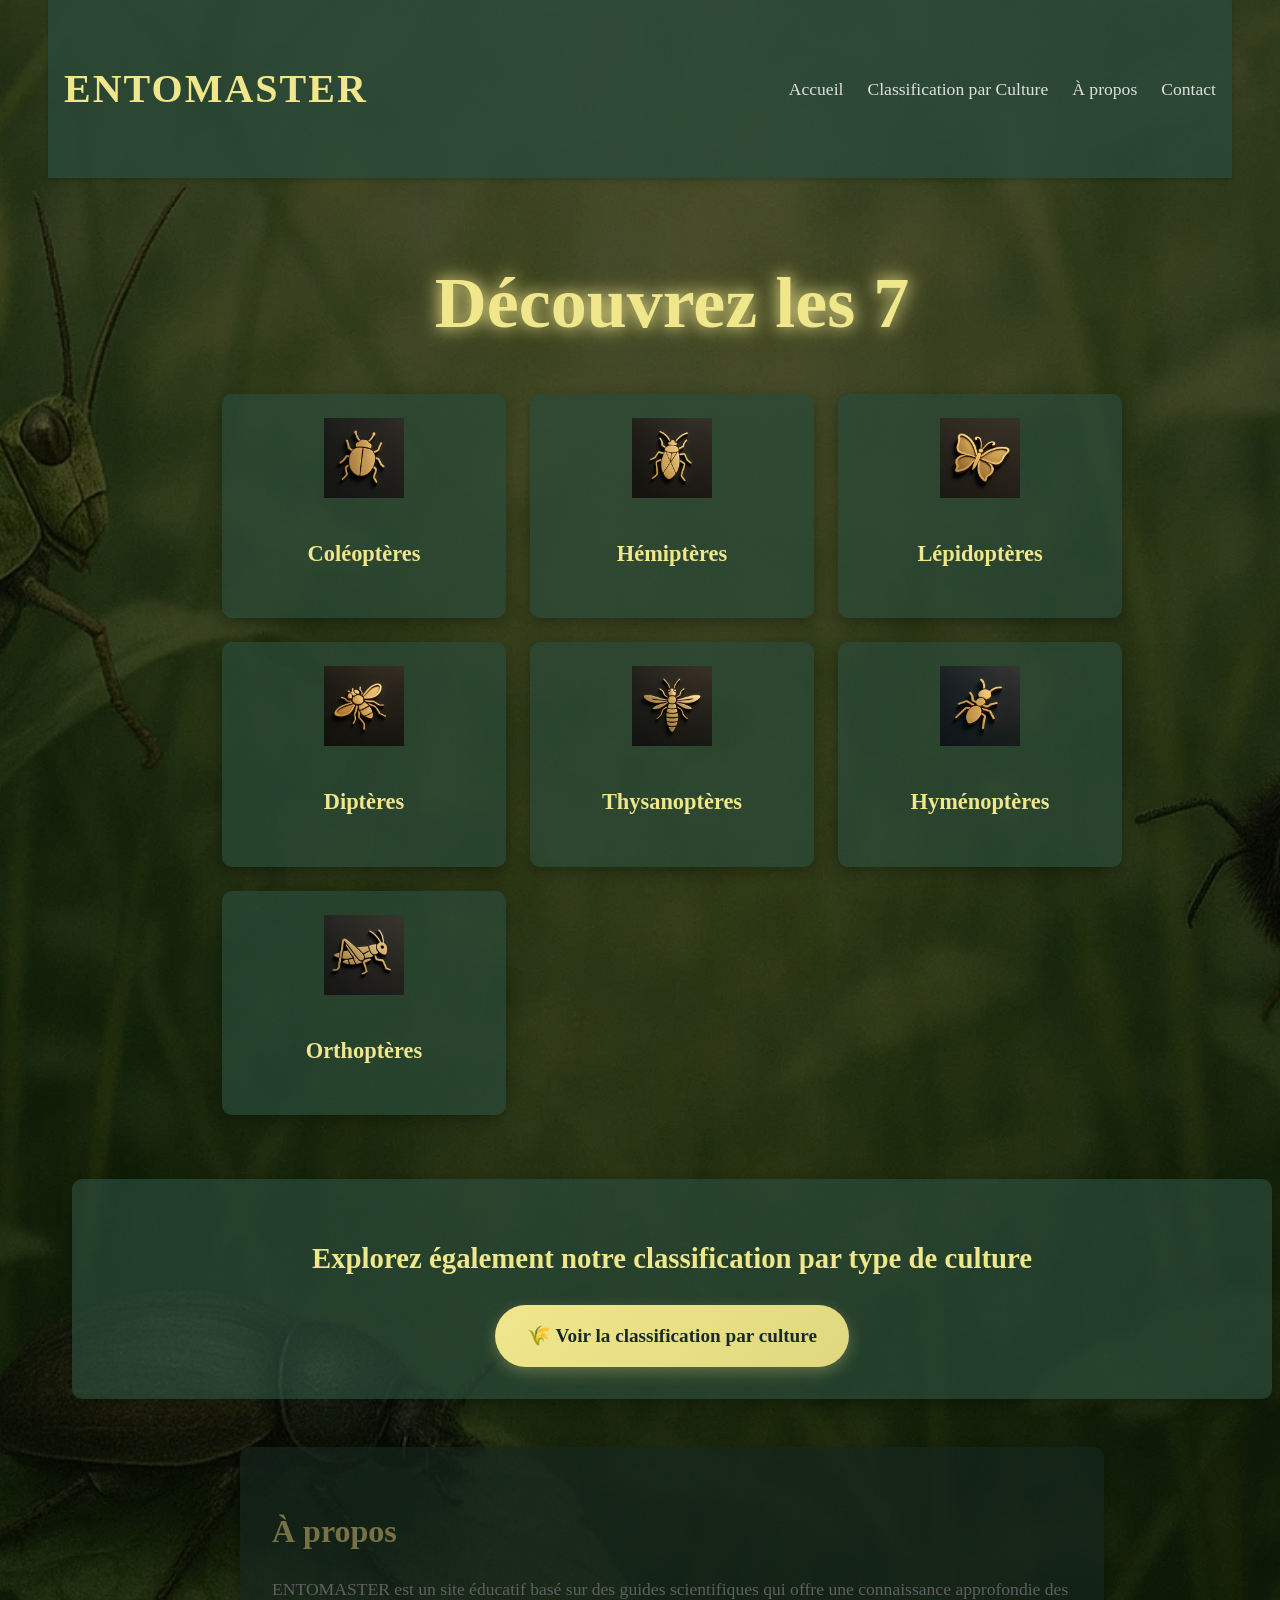
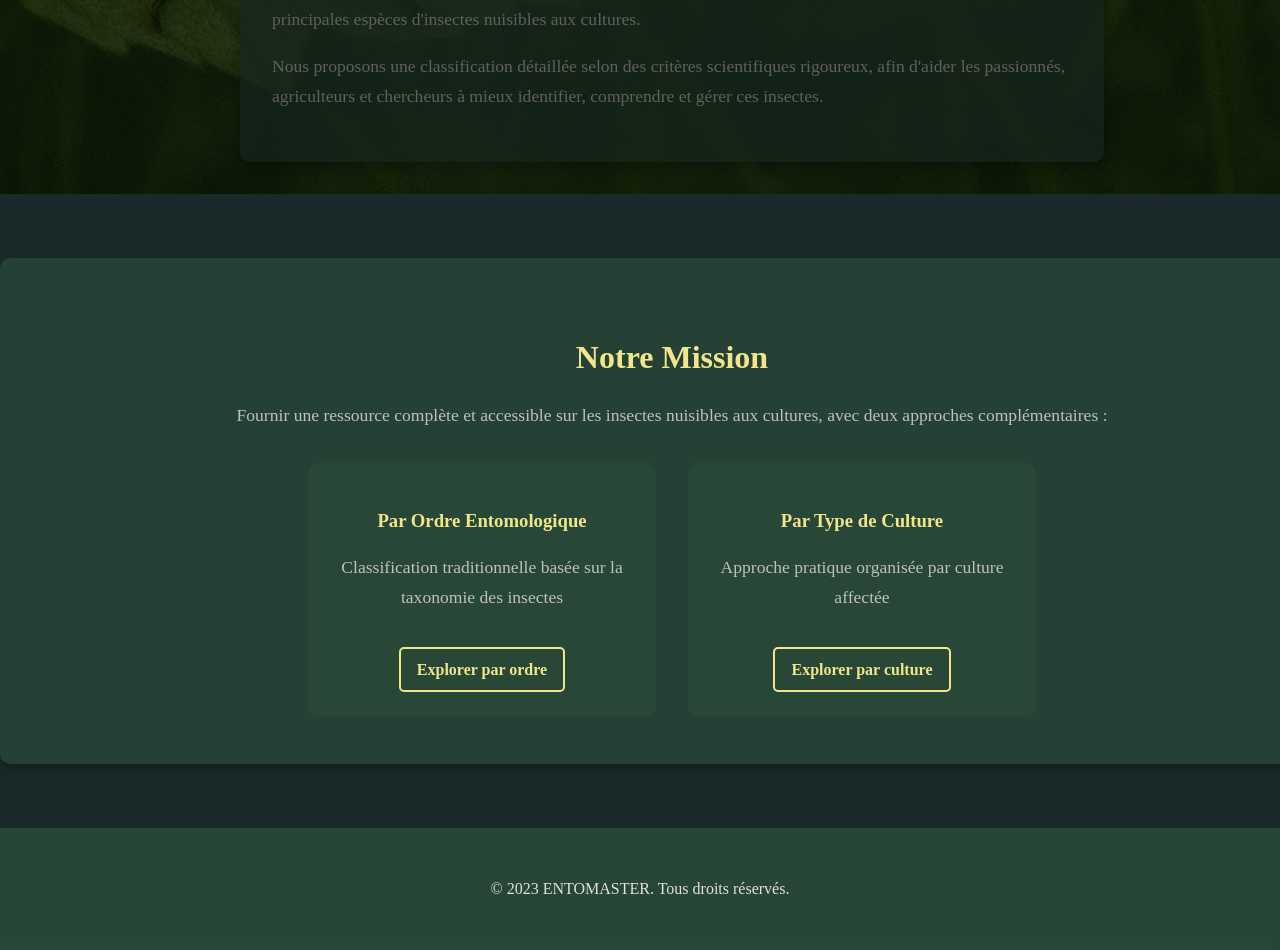
==== index.html @ f636eac2 "ENTO26" ====
<!DOCTYPE html>
<html lang="fr">
<head>
    <meta charset="UTF-8">
    <meta name="viewport" content="width=device-width, initial-scale=1.0">
    <title>ENTOMASTER - Guide des Insectes Nuisibles</title>
    <link rel="stylesheet" href="style.css">
</head>
<body>
    <header>
        <nav class="navbar">
            <div class="nav-brand">
                <h1>ENTOMASTER</h1>
            </div>
            <ul class="nav-menu">
                <li><a href="#home">Accueil</a></li>
                <li><a href="classification_par_culture.html">Classification par Culture</a></li>
                <li><a href="#about">À propos</a></li>
                <li><a href="#contact">Contact</a></li>
            </ul>
            <div class="hamburger">
                <span></span>
                <span></span>
                <span></span>
            </div>
        </nav>
    </header>

    <main>
        <section id="home" class="hero-section">
            <div class="hero-content">
                <h1 class="hero-title">Découvrez les 7 grands ordres d'insectes nuisibles</h1>
                
                <div class="orders-grid">
                    <div class="order-card" data-order="coleopteres">
                        <div class="order-icon"><img src="icons/coleopteres_gold.png" alt="Coléoptères"></div>
                        <h3>Coléoptères</h3>
                    </div>
                    
                    <div class="order-card" data-order="hemipteres">
                        <div class="order-icon"><img src="icons/hemipteres_gold.png" alt="Hémiptères"></div>
                        <h3>Hémiptères</h3>
                    </div>
                    
                    <div class="order-card" data-order="lepidopteres">
                        <div class="order-icon"><img src="icons/lepidopteres_gold.png" alt="Lépidoptères"></div>
                        <h3>Lépidoptères</h3>
                    </div>
                    
                    <div class="order-card" data-order="dipteres">
                        <div class="order-icon"><img src="icons/dipteres_gold.png" alt="Diptères"></div>
                        <h3>Diptères</h3>
                    </div>
                    
                    <div class="order-card" data-order="thysanopteres">
                        <div class="order-icon"><img src="icons/thysanopteres_gold.png" alt="Thysanoptères"></div>
                        <h3>Thysanoptères</h3>
                    </div>
                    
                    <div class="order-card" data-order="hymenopteres">
                        <div class="order-icon"><img src="icons/hymenopteres_gold.png" alt="Hyménoptères"></div>
                        <h3>Hyménoptères</h3>
                    </div>
                    
                    <div class="order-card" data-order="orthopteres">
                        <div class="order-icon"><img src="icons/orthopteres_gold.png" alt="Orthoptères"></div>
                        <h3>Orthoptères</h3>
                    </div>
                </div>

                <!-- Nouvelle section avec le lien vers la classification par culture -->
                <div class="classification-link">
                    <h2>Explorez également notre classification par type de culture</h2>
                    <a href="classification_par_culture.html" class="cta-button">
                        🌾 Voir la classification par culture
                    </a>
                </div>
            </div>
            
            <div class="about-section">
                <h2>À propos</h2>
                <p>ENTOMASTER est un site éducatif basé sur des guides scientifiques qui offre une connaissance approfondie des principales espèces d'insectes nuisibles aux cultures.</p>
                <p>Nous proposons une classification détaillée selon des critères scientifiques rigoureux, afin d'aider les passionnés, agriculteurs et chercheurs à mieux identifier, comprendre et gérer ces insectes.</p>
            </div>
        </section>

        <section id="about" class="about-section full-width">
            <h2>Notre Mission</h2>
            <p>Fournir une ressource complète et accessible sur les insectes nuisibles aux cultures, avec deux approches complémentaires :</p>
            <div class="approaches">
                <div class="approach">
                    <h3>Par Ordre Entomologique</h3>
                    <p>Classification traditionnelle basée sur la taxonomie des insectes</p>
                    <a href="#home" class="approach-link">Explorer par ordre</a>
                </div>
                <div class="approach">
                    <h3>Par Type de Culture</h3>
                    <p>Approche pratique organisée par culture affectée</p>
                    <a href="classification_par_culture.html" class="approach-link">Explorer par culture</a>
                </div>
            </div>
        </section>
    </main>

    <footer id="contact">
        <div class="footer-content">
            <p>&copy; 2023 ENTOMASTER. Tous droits réservés.</p>
        </div>
    </footer>

    <script src="script.js"></script>
</body>
</html>
---- style.css ----
/* General Styles */
html, body {
    height: 100%;
    width: 100%;
    margin: 0;
    padding: 0;
}

body {
    font-family: 'Georgia', serif;
    background-color: #1a2a2a;
    color: #e0e0e0;
    line-height: 1.6;
    overflow-x: hidden;
}

/* Header and Navigation */
.navbar {
    display: flex;
    justify-content: space-between;
    align-items: center;
    padding: 1.5rem 1rem;
    background-color: rgba(42, 74, 58, 0.8);
    position: fixed;
    max-width: 1200px;
    width: 90%;
    left: 50%;
    transform: translateX(-50%);
    margin: 0;
    z-index: 1000;
    box-shadow: 0 2px 5px rgba(0, 0, 0, 0.2);
}

.nav-brand h1 {
    font-size: 2.5rem;
    color: #f0e68c;
    font-weight: bold;
    letter-spacing: 2px;
}

.nav-menu {
    list-style: none;
    display: flex;
    justify-content: flex-start;
    gap: 1.5rem;
}

.nav-menu a {
    color: #e0e0e0;
    text-decoration: none;
    font-size: 1.1rem;
    font-weight: 500;
    transition: color 0.3s ease;
}

.nav-menu a:hover {
    color: #f0e68c;
}

.hamburger {
    display: none;
    flex-direction: column;
    cursor: pointer;
}

.hamburger span {
    width: 30px;
    height: 3px;
    background-color: #e0e0e0;
    margin: 5px 0;
    transition: 0.3s;
}

/* Hero Section */
.hero-section {
    min-height: 100vh;
    width: 100vw;
    display: flex;
    flex-direction: column;
    justify-content: center;
    align-items: center;
    padding: 200px 2rem 2rem;
    background: url("background.webp") no-repeat center center/cover;
    position: relative;
}

.hero-section::before {
    content: '';
    position: absolute;
    top: 0;
    left: 0;
    right: 0;
    bottom: 0;
    background-color: rgba(0, 0, 0, 0.5);
    z-index: 1;
}

.hero-content {
    text-align: center;
    z-index: 2;
    max-width: 1200px;
    width: 100%;
    padding: 0 20px;
}

.hero-title {
    font-size: 4.5rem;
    font-weight: 700;
    margin-bottom: 3rem;
    color: #f0e68c;
    text-shadow: 0 0 15px rgba(240, 230, 140, 0.8), 0 0 25px rgba(240, 230, 140, 0.6);
    line-height: 1.2;
}

/* Orders Grid */
.orders-grid {
    display: grid;
    grid-template-columns: repeat(3, 1fr);
    gap: 1.5rem;
    margin-bottom: 4rem;
    max-width: 900px;
    margin-left: auto;
    margin-right: auto;
}

.order-card {
    background-color: rgba(42, 74, 58, 0.7);
    border-radius: 10px;
    padding: 1.5rem;
    text-align: center;
    cursor: pointer;
    transition: transform 0.3s ease, box-shadow 0.3s ease;
    box-shadow: 0 5px 15px rgba(0, 0, 0, 0.3);
}

.order-card:hover {
    transform: translateY(-5px);
    box-shadow: 0 8px 20px rgba(0, 0, 0, 0.4);
}

.order-icon img {
    width: 80px;
    height: 80px;
    object-fit: contain;
    margin-bottom: 0.5rem;
}

.order-card h3 {
    font-size: 1.4rem;
    font-weight: 600;
    color: #f0e68c;
}

/* About Section */
.about-section {
    background-color: rgba(42, 74, 58, 0.7);
    border-radius: 10px;
    padding: 2rem;
    max-width: 800px;
    text-align: left;
    box-shadow: 0 5px 15px rgba(0, 0, 0, 0.3);
}

.about-section h2 {
    font-size: 2rem;
    margin-bottom: 1rem;
    color: #f0e68c;
}

.about-section p {
    font-size: 1.1rem;
    line-height: 1.7;
    color: #c0c0c0;
}

/* Nouveaux styles pour les liens de classification */
.classification-link {
    text-align: center;
    margin: 3rem 0;
    padding: 2rem;
    background-color: rgba(42, 74, 58, 0.7);
    border-radius: 10px;
    box-shadow: 0 5px 15px rgba(0, 0, 0, 0.3);
}

.classification-link h2 {
    font-size: 1.8rem;
    margin-bottom: 1.5rem;
    color: #f0e68c;
}

.cta-button {
    display: inline-block;
    background: linear-gradient(135deg, #f0e68c 0%, #e0d880 100%);
    color: #1a2a2a;
    text-decoration: none;
    padding: 1rem 2rem;
    border-radius: 50px;
    font-weight: 600;
    font-size: 1.2rem;
    transition: all 0.3s ease;
    box-shadow: 0 5px 15px rgba(240, 230, 140, 0.3);
}

.cta-button:hover {
    transform: translateY(-3px);
    box-shadow: 0 8px 20px rgba(240, 230, 140, 0.4);
}

.about-section.full-width {
    width: 100%;
    max-width: none;
    margin: 4rem 0;
    padding: 3rem 2rem;
    text-align: center;
}

.approaches {
    display: flex;
    justify-content: center;
    gap: 2rem;
    margin-top: 2rem;
    flex-wrap: wrap;
}

.approach {
    background-color: rgba(42, 74, 58, 0.7);
    border-radius: 10px;
    padding: 1.5rem;
    width: 300px;
    text-align: center;
}

.approach h3 {
    color: #f0e68c;
    margin-bottom: 1rem;
}

.approach-link {
    display: inline-block;
    margin-top: 1rem;
    color: #f0e68c;
    text-decoration: none;
    font-weight: 600;
    border: 2px solid #f0e68c;
    padding: 0.5rem 1rem;
    border-radius: 5px;
    transition: all 0.3s ease;
}

.approach-link:hover {
    background-color: #f0e68c;
    color: #1a2a2a;
}

footer {
    background-color: rgba(42, 74, 58, 0.9);
    padding: 2rem;
    text-align: center;
    margin-top: 3rem;
}

/* Styles pour la navigation mobile */
@media (max-width: 768px) {
    .navbar {
        padding: 1rem 1.5rem;
    }
    
    .nav-menu {
        display: none;
        flex-direction: column;
        width: 100%;
        background-color: rgba(42, 74, 58, 0.9);
        position: absolute;
        top: 70px;
        left: 0;
        padding: 1rem 0;
    }
    
    .nav-menu.active {
        display: flex;
    }
    
    .hamburger {
        display: flex;
    }
    
    .hero-title {
        font-size: 3rem;
    }
    
    .orders-grid {
        grid-template-columns: repeat(2, 1fr);
    }
    
    .about-section {
        margin: 0 1.5rem;
    }
    
    .approaches {
        flex-direction: column;
        align-items: center;
    }
    
    .approach {
        width: 100%;
        max-width: 300px;
    }
}

@media (max-width: 480px) {
    .hero-title {
        font-size: 2.5rem;
    }
    
    .orders-grid {
        grid-template-columns: 1fr;
    }
    
    .nav-brand h1 {
        font-size: 2rem;
    }
    
    .classification-link h2 {
        font-size: 1.5rem;
    }
    
    .cta-button {
        padding: 0.8rem 1.5rem;
        font-size: 1rem;
    }
}

/* Animation pour le hamburger menu */
.hamburger.active span:nth-child(1) {
    transform: rotate(45deg) translate(5px, 5px);
}

.hamburger.active span:nth-child(2) {
    opacity: 0;
}

.hamburger.active span:nth-child(3) {
    transform: rotate(-45deg) translate(7px, -6px);
}

/* Animation pour les cartes */
.order-card {
    opacity: 0;
    transform: translateY(20px);
    animation: fadeInUp 0.6s ease forwards;
}

.order-card:nth-child(1) { animation-delay: 0.1s; }
.order-card:nth-child(2) { animation-delay: 0.2s; }
.order-card:nth-child(3) { animation-delay: 0.3s; }
.order-card:nth-child(4) { animation-delay: 0.4s; }
.order-card:nth-child(5) { animation-delay: 0.5s; }
.order-card:nth-child(6) { animation-delay: 0.6s; }
.order-card:nth-child(7) { animation-delay: 0.7s; }

@keyframes fadeInUp {
    from {
        opacity: 0;
        transform: translateY(20px);
    }
    to {
        opacity: 1;
        transform: translateY(0);
    }
}

/* Animation pour le titre */
.hero-title {
    opacity: 0;
    animation: fadeIn 1s ease 0.5s forwards;
}

@keyframes fadeIn {
    from {
        opacity: 0;
    }
    to {
        opacity: 1;
    }
}

/* Animation pour la section classification */
.classification-link {
    opacity: 0;
    animation: fadeIn 1s ease 1s forwards;
}
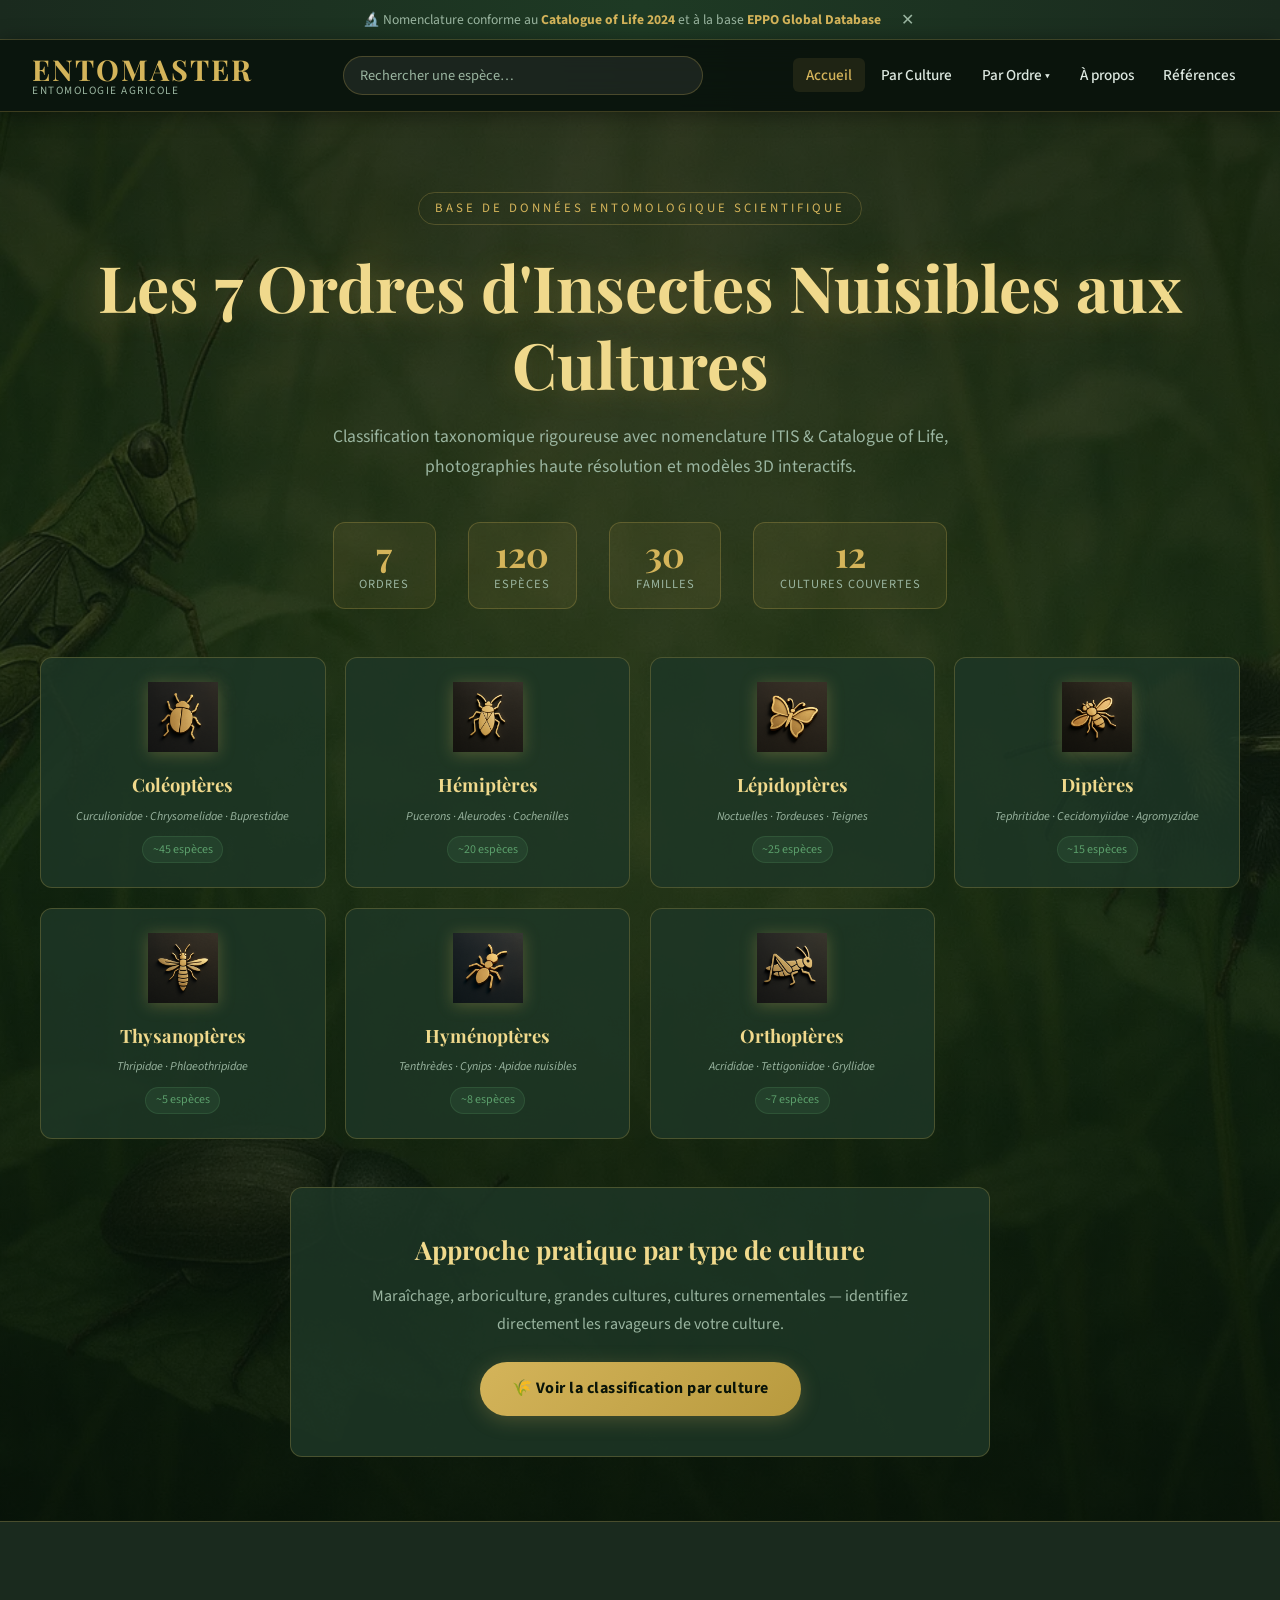
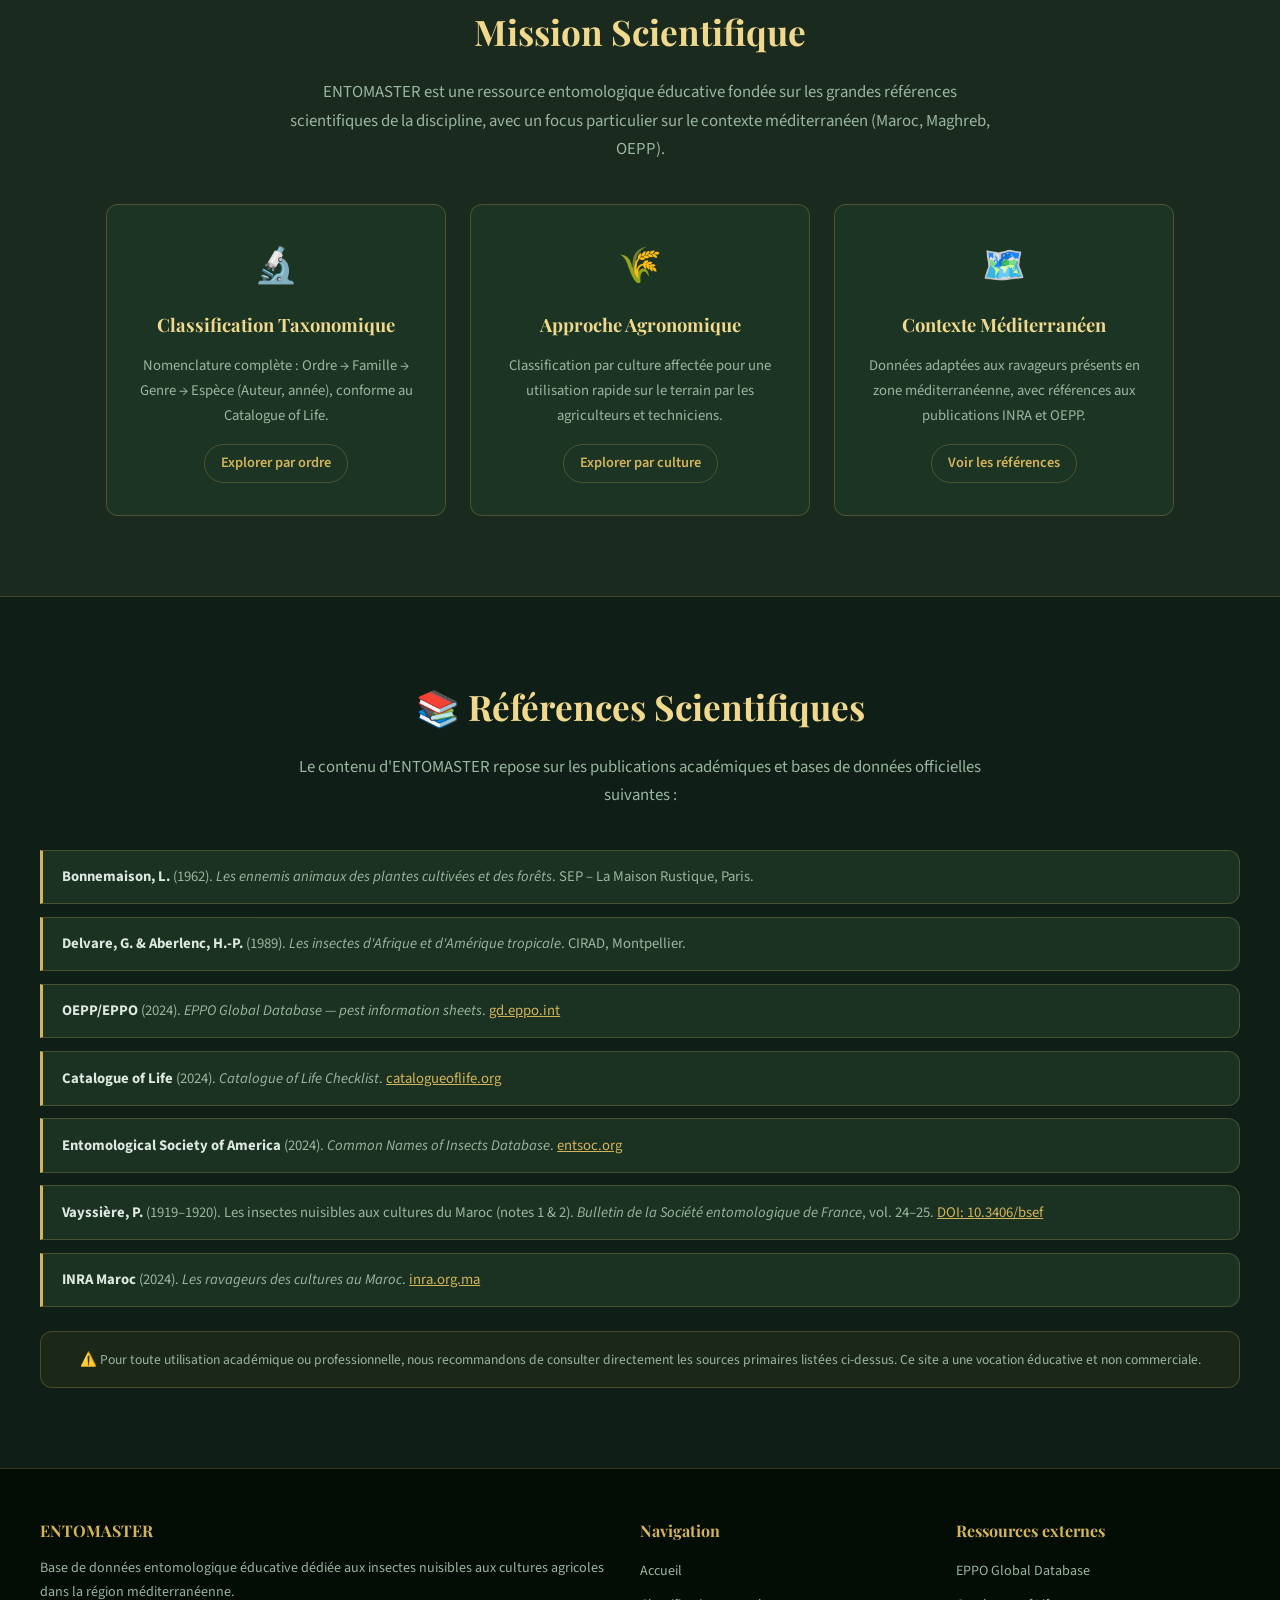
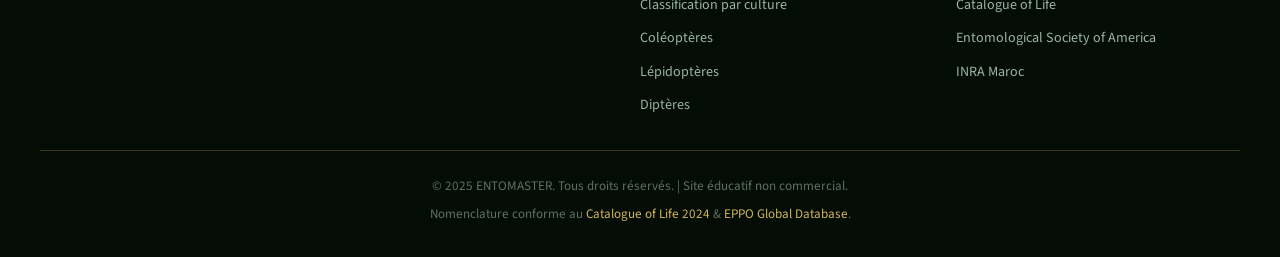
==== commit de857acc: "modifi" ====
--- a/index.html
+++ b/index.html
@@ -3,111 +3,312 @@
 <head>
     <meta charset="UTF-8">
     <meta name="viewport" content="width=device-width, initial-scale=1.0">
-    <title>ENTOMASTER - Guide des Insectes Nuisibles</title>
+
+    <!-- SEO amélioré -->
+    <title>ENTOMASTER – Référence Entomologique des Insectes Nuisibles aux Cultures</title>
+    <meta name="description" content="Base de données entomologique des insectes nuisibles aux cultures : coléoptères, lépidoptères, diptères, orthoptères, thysanoptères, hémiptères et hyménoptères. Classification scientifique avec photos HD et modèles 3D.">
+    <meta name="keywords" content="entomologie, insectes nuisibles, cultures, ravageurs, coléoptères, lépidoptères, diptères, classification entomologique, phytopathologie, Maroc, Maghreb, méditerranéen">
+    <meta name="author" content="ENTOMASTER">
+    <meta name="robots" content="index, follow">
+    <link rel="canonical" href="index.html">
+
+    <!-- Open Graph pour partage réseaux sociaux -->
+    <meta property="og:title" content="ENTOMASTER – Référence Entomologique Agricole">
+    <meta property="og:description" content="Base de données scientifique des insectes nuisibles aux cultures – Classification par ordre taxonomique et par culture.">
+    <meta property="og:type" content="website">
+    <meta property="og:locale" content="fr_FR">
+
+    <!-- Données structurées Schema.org -->
+    <script type="application/ld+json">
+    {
+      "@context": "https://schema.org",
+      "@type": "WebSite",
+      "name": "ENTOMASTER",
+      "description": "Référence entomologique des insectes nuisibles aux cultures agricoles",
+      "inLanguage": "fr",
+      "about": {
+        "@type": "Thing",
+        "name": "Entomologie agricole"
+      },
+      "educationalUse": "Référence scientifique"
+    }
+    </script>
+
     <link rel="stylesheet" href="style.css">
+    <link rel="preconnect" href="https://fonts.googleapis.com">
+    <link href="https://fonts.googleapis.com/css2?family=Playfair+Display:ital,wght@0,700;1,400&family=Source+Sans+3:wght@300;400;600&display=swap" rel="stylesheet">
 </head>
 <body>
+
+    <!-- Bandeau d'information scientifique -->
+    <div class="top-banner" id="topBanner">
+        <span>🔬 Nomenclature conforme au <strong>Catalogue of Life 2024</strong> et à la base <strong>EPPO Global Database</strong></span>
+        <button class="banner-close" aria-label="Fermer le bandeau" onclick="document.getElementById('topBanner').style.display='none'">✕</button>
+    </div>
+
     <header>
-        <nav class="navbar">
+        <nav class="navbar" role="navigation" aria-label="Navigation principale">
             <div class="nav-brand">
-                <h1>ENTOMASTER</h1>
-            </div>
-            <ul class="nav-menu">
-                <li><a href="#home">Accueil</a></li>
-                <li><a href="classification_par_culture.html">Classification par Culture</a></li>
-                <li><a href="#about">À propos</a></li>
-                <li><a href="#contact">Contact</a></li>
+                <a href="index.html" aria-label="ENTOMASTER – Accueil">
+                    <h1>ENTOMASTER</h1>
+                    <span class="nav-tagline">Entomologie Agricole</span>
+                </a>
+            </div>
+
+            <!-- Recherche globale -->
+            <div class="nav-search" role="search" aria-label="Recherche d'espèces">
+                <input type="search" id="globalSearch" placeholder="Rechercher une espèce…"
+                    autocomplete="off" aria-label="Rechercher une espèce ou une famille">
+                <div id="searchResults" class="search-dropdown" role="listbox" aria-live="polite" aria-label="Résultats de recherche"></div>
+            </div>
+
+            <ul class="nav-menu" id="navMenu" role="menubar">
+                <li role="none"><a href="index.html" role="menuitem" aria-current="page">Accueil</a></li>
+                <li role="none"><a href="classification_par_culture.html" role="menuitem">Par Culture</a></li>
+                <li class="nav-dropdown" role="none">
+                    <a href="#" role="menuitem" aria-haspopup="true" aria-expanded="false" id="orderMenuBtn">Par Ordre ▾</a>
+                    <ul class="dropdown-menu" role="menu" aria-labelledby="orderMenuBtn">
+                        <li><a href="coleopteres/index.html" role="menuitem">Coléoptères</a></li>
+                        <li><a href="lepidopteres/index.html" role="menuitem">Lépidoptères</a></li>
+                        <li><a href="dipteres/index.html" role="menuitem">Diptères</a></li>
+                        <li><a href="orthopteres/index.html" role="menuitem">Orthoptères</a></li>
+                        <li><a href="thysanopteres/index.html" role="menuitem">Thysanoptères</a></li>
+                        <li><a href="hemipteres/index.html" role="menuitem">Hémiptères</a></li>
+                        <li><a href="hymenopteres/index.html" role="menuitem">Hyménoptères</a></li>
+                    </ul>
+                </li>
+                <li role="none"><a href="#about" role="menuitem">À propos</a></li>
+                <li role="none"><a href="#references" role="menuitem">Références</a></li>
             </ul>
-            <div class="hamburger">
-                <span></span>
-                <span></span>
-                <span></span>
-            </div>
+
+            <button class="hamburger" id="hamburger" aria-label="Ouvrir le menu" aria-expanded="false" aria-controls="navMenu">
+                <span></span><span></span><span></span>
+            </button>
         </nav>
     </header>
 
-    <main>
-        <section id="home" class="hero-section">
+    <!-- Lien d'évitement pour l'accessibilité -->
+    <a href="#main-content" class="skip-link">Aller au contenu principal</a>
+
+    <main id="main-content">
+
+        <!-- Hero Section -->
+        <section id="home" class="hero-section" aria-labelledby="hero-title">
             <div class="hero-content">
-                <h1 class="hero-title">Découvrez les 7 grands ordres d'insectes nuisibles</h1>
-                
-                <div class="orders-grid">
-                    <div class="order-card" data-order="coleopteres">
-                        <div class="order-icon"><img src="icons/coleopteres_gold.png" alt="Coléoptères"></div>
+                <p class="hero-eyebrow">Base de données entomologique scientifique</p>
+                <h1 class="hero-title" id="hero-title">Les 7 Ordres d'Insectes Nuisibles aux Cultures</h1>
+                <p class="hero-description">
+                    Classification taxonomique rigoureuse avec nomenclature ITIS & Catalogue of Life,
+                    photographies haute résolution et modèles 3D interactifs.
+                </p>
+
+                <!-- Compteurs animés -->
+                <div class="stats-bar" role="list" aria-label="Chiffres clés du site">
+                    <div class="stat" role="listitem">
+                        <span class="stat-number" data-target="7">0</span>
+                        <span class="stat-label">Ordres</span>
+                    </div>
+                    <div class="stat" role="listitem">
+                        <span class="stat-number" data-target="120">0</span>
+                        <span class="stat-label">Espèces</span>
+                    </div>
+                    <div class="stat" role="listitem">
+                        <span class="stat-number" data-target="30">0</span>
+                        <span class="stat-label">Familles</span>
+                    </div>
+                    <div class="stat" role="listitem">
+                        <span class="stat-number" data-target="12">0</span>
+                        <span class="stat-label">Cultures couvertes</span>
+                    </div>
+                </div>
+
+                <!-- Grille des 7 ordres -->
+                <div class="orders-grid" role="list" aria-label="Les 7 ordres entomologiques">
+
+                    <article class="order-card" data-order="coleopteres" role="listitem"
+                        tabindex="0" aria-label="Explorer les Coléoptères">
+                        <div class="order-icon"><img src="icons/coleopteres_gold.png" alt="" aria-hidden="true"></div>
                         <h3>Coléoptères</h3>
-                    </div>
-                    
-                    <div class="order-card" data-order="hemipteres">
-                        <div class="order-icon"><img src="icons/hemipteres_gold.png" alt="Hémiptères"></div>
+                        <p class="order-meta">Curculionidae · Chrysomelidae · Buprestidae</p>
+                        <span class="order-count">~45 espèces</span>
+                    </article>
+
+                    <article class="order-card" data-order="hemipteres" role="listitem"
+                        tabindex="0" aria-label="Explorer les Hémiptères">
+                        <div class="order-icon"><img src="icons/hemipteres_gold.png" alt="" aria-hidden="true"></div>
                         <h3>Hémiptères</h3>
-                    </div>
-                    
-                    <div class="order-card" data-order="lepidopteres">
-                        <div class="order-icon"><img src="icons/lepidopteres_gold.png" alt="Lépidoptères"></div>
+                        <p class="order-meta">Pucerons · Aleurodes · Cochenilles</p>
+                        <span class="order-count">~20 espèces</span>
+                    </article>
+
+                    <article class="order-card" data-order="lepidopteres" role="listitem"
+                        tabindex="0" aria-label="Explorer les Lépidoptères">
+                        <div class="order-icon"><img src="icons/lepidopteres_gold.png" alt="" aria-hidden="true"></div>
                         <h3>Lépidoptères</h3>
-                    </div>
-                    
-                    <div class="order-card" data-order="dipteres">
-                        <div class="order-icon"><img src="icons/dipteres_gold.png" alt="Diptères"></div>
+                        <p class="order-meta">Noctuelles · Tordeuses · Teignes</p>
+                        <span class="order-count">~25 espèces</span>
+                    </article>
+
+                    <article class="order-card" data-order="dipteres" role="listitem"
+                        tabindex="0" aria-label="Explorer les Diptères">
+                        <div class="order-icon"><img src="icons/dipteres_gold.png" alt="" aria-hidden="true"></div>
                         <h3>Diptères</h3>
-                    </div>
-                    
-                    <div class="order-card" data-order="thysanopteres">
-                        <div class="order-icon"><img src="icons/thysanopteres_gold.png" alt="Thysanoptères"></div>
+                        <p class="order-meta">Tephritidae · Cecidomyiidae · Agromyzidae</p>
+                        <span class="order-count">~15 espèces</span>
+                    </article>
+
+                    <article class="order-card" data-order="thysanopteres" role="listitem"
+                        tabindex="0" aria-label="Explorer les Thysanoptères">
+                        <div class="order-icon"><img src="icons/thysanopteres_gold.png" alt="" aria-hidden="true"></div>
                         <h3>Thysanoptères</h3>
-                    </div>
-                    
-                    <div class="order-card" data-order="hymenopteres">
-                        <div class="order-icon"><img src="icons/hymenopteres_gold.png" alt="Hyménoptères"></div>
+                        <p class="order-meta">Thripidae · Phlaeothripidae</p>
+                        <span class="order-count">~5 espèces</span>
+                    </article>
+
+                    <article class="order-card" data-order="hymenopteres" role="listitem"
+                        tabindex="0" aria-label="Explorer les Hyménoptères">
+                        <div class="order-icon"><img src="icons/hymenopteres_gold.png" alt="" aria-hidden="true"></div>
                         <h3>Hyménoptères</h3>
-                    </div>
-                    
-                    <div class="order-card" data-order="orthopteres">
-                        <div class="order-icon"><img src="icons/orthopteres_gold.png" alt="Orthoptères"></div>
+                        <p class="order-meta">Tenthrèdes · Cynips · Apidae nuisibles</p>
+                        <span class="order-count">~8 espèces</span>
+                    </article>
+
+                    <article class="order-card" data-order="orthopteres" role="listitem"
+                        tabindex="0" aria-label="Explorer les Orthoptères">
+                        <div class="order-icon"><img src="icons/orthopteres_gold.png" alt="" aria-hidden="true"></div>
                         <h3>Orthoptères</h3>
-                    </div>
-                </div>
-
-                <!-- Nouvelle section avec le lien vers la classification par culture -->
+                        <p class="order-meta">Acrididae · Tettigoniidae · Gryllidae</p>
+                        <span class="order-count">~7 espèces</span>
+                    </article>
+                </div>
+
+                <!-- CTA Classification par culture -->
                 <div class="classification-link">
-                    <h2>Explorez également notre classification par type de culture</h2>
+                    <h2>Approche pratique par type de culture</h2>
+                    <p>Maraîchage, arboriculture, grandes cultures, cultures ornementales — identifiez directement les ravageurs de votre culture.</p>
                     <a href="classification_par_culture.html" class="cta-button">
                         🌾 Voir la classification par culture
                     </a>
                 </div>
             </div>
-            
-            <div class="about-section">
-                <h2>À propos</h2>
-                <p>ENTOMASTER est un site éducatif basé sur des guides scientifiques qui offre une connaissance approfondie des principales espèces d'insectes nuisibles aux cultures.</p>
-                <p>Nous proposons une classification détaillée selon des critères scientifiques rigoureux, afin d'aider les passionnés, agriculteurs et chercheurs à mieux identifier, comprendre et gérer ces insectes.</p>
-            </div>
         </section>
 
-        <section id="about" class="about-section full-width">
-            <h2>Notre Mission</h2>
-            <p>Fournir une ressource complète et accessible sur les insectes nuisibles aux cultures, avec deux approches complémentaires :</p>
-            <div class="approaches">
-                <div class="approach">
-                    <h3>Par Ordre Entomologique</h3>
-                    <p>Classification traditionnelle basée sur la taxonomie des insectes</p>
-                    <a href="#home" class="approach-link">Explorer par ordre</a>
-                </div>
-                <div class="approach">
-                    <h3>Par Type de Culture</h3>
-                    <p>Approche pratique organisée par culture affectée</p>
-                    <a href="classification_par_culture.html" class="approach-link">Explorer par culture</a>
+        <!-- Section À propos -->
+        <section id="about" class="about-section full-width" aria-labelledby="about-title">
+            <div class="section-inner">
+                <h2 id="about-title">Mission Scientifique</h2>
+                <p class="section-lead">
+                    ENTOMASTER est une ressource entomologique éducative fondée sur les grandes références scientifiques de la discipline,
+                    avec un focus particulier sur le contexte méditerranéen (Maroc, Maghreb, OEPP).
+                </p>
+                <div class="approaches">
+                    <div class="approach">
+                        <div class="approach-icon" aria-hidden="true">🔬</div>
+                        <h3>Classification Taxonomique</h3>
+                        <p>Nomenclature complète : Ordre → Famille → Genre → Espèce (Auteur, année), conforme au Catalogue of Life.</p>
+                        <a href="#home" class="approach-link">Explorer par ordre</a>
+                    </div>
+                    <div class="approach">
+                        <div class="approach-icon" aria-hidden="true">🌾</div>
+                        <h3>Approche Agronomique</h3>
+                        <p>Classification par culture affectée pour une utilisation rapide sur le terrain par les agriculteurs et techniciens.</p>
+                        <a href="classification_par_culture.html" class="approach-link">Explorer par culture</a>
+                    </div>
+                    <div class="approach">
+                        <div class="approach-icon" aria-hidden="true">🗺️</div>
+                        <h3>Contexte Méditerranéen</h3>
+                        <p>Données adaptées aux ravageurs présents en zone méditerranéenne, avec références aux publications INRA et OEPP.</p>
+                        <a href="#references" class="approach-link">Voir les références</a>
+                    </div>
                 </div>
             </div>
         </section>
+
+        <!-- Section Références scientifiques — NOUVEAU -->
+        <section id="references" class="references-section" aria-labelledby="ref-title">
+            <div class="section-inner">
+                <h2 id="ref-title">📚 Références Scientifiques</h2>
+                <p class="section-lead">Le contenu d'ENTOMASTER repose sur les publications académiques et bases de données officielles suivantes :</p>
+
+                <ul class="references-list">
+                    <li>
+                        <strong>Bonnemaison, L.</strong> (1962). <em>Les ennemis animaux des plantes cultivées et des forêts</em>.
+                        SEP – La Maison Rustique, Paris.
+                    </li>
+                    <li>
+                        <strong>Delvare, G. & Aberlenc, H.-P.</strong> (1989). <em>Les insectes d'Afrique et d'Amérique tropicale</em>.
+                        CIRAD, Montpellier.
+                    </li>
+                    <li>
+                        <strong>OEPP/EPPO</strong> (2024). <em>EPPO Global Database — pest information sheets</em>.
+                        <a href="https://gd.eppo.int" target="_blank" rel="noopener noreferrer">gd.eppo.int</a>
+                    </li>
+                    <li>
+                        <strong>Catalogue of Life</strong> (2024). <em>Catalogue of Life Checklist</em>.
+                        <a href="https://www.catalogueoflife.org" target="_blank" rel="noopener noreferrer">catalogueoflife.org</a>
+                    </li>
+                    <li>
+                        <strong>Entomological Society of America</strong> (2024). <em>Common Names of Insects Database</em>.
+                        <a href="https://www.entsoc.org/publications/common-names" target="_blank" rel="noopener noreferrer">entsoc.org</a>
+                    </li>
+                    <li>
+                        <strong>Vayssière, P.</strong> (1919–1920). Les insectes nuisibles aux cultures du Maroc (notes 1 & 2).
+                        <em>Bulletin de la Société entomologique de France</em>, vol. 24–25.
+                        <a href="https://doi.org/10.3406/bsef.1919.26513" target="_blank" rel="noopener noreferrer">DOI: 10.3406/bsef</a>
+                    </li>
+                    <li>
+                        <strong>INRA Maroc</strong> (2024). <em>Les ravageurs des cultures au Maroc</em>.
+                        <a href="https://www.inra.org.ma" target="_blank" rel="noopener noreferrer">inra.org.ma</a>
+                    </li>
+                </ul>
+
+                <p class="ref-note">
+                    ⚠️ Pour toute utilisation académique ou professionnelle, nous recommandons de consulter
+                    directement les sources primaires listées ci-dessus. Ce site a une vocation éducative et non commerciale.
+                </p>
+            </div>
+        </section>
+
     </main>
 
-    <footer id="contact">
+    <!-- Footer enrichi -->
+    <footer id="contact" role="contentinfo">
         <div class="footer-content">
-            <p>&copy; 2023 ENTOMASTER. Tous droits réservés.</p>
+            <div class="footer-cols">
+                <div class="footer-col">
+                    <h4>ENTOMASTER</h4>
+                    <p>Base de données entomologique éducative dédiée aux insectes nuisibles aux cultures agricoles dans la région méditerranéenne.</p>
+                </div>
+                <div class="footer-col">
+                    <h4>Navigation</h4>
+                    <ul>
+                        <li><a href="index.html">Accueil</a></li>
+                        <li><a href="classification_par_culture.html">Classification par culture</a></li>
+                        <li><a href="coleopteres/index.html">Coléoptères</a></li>
+                        <li><a href="lepidopteres/index.html">Lépidoptères</a></li>
+                        <li><a href="dipteres/index.html">Diptères</a></li>
+                    </ul>
+                </div>
+                <div class="footer-col">
+                    <h4>Ressources externes</h4>
+                    <ul>
+                        <li><a href="https://gd.eppo.int" target="_blank" rel="noopener noreferrer">EPPO Global Database</a></li>
+                        <li><a href="https://www.catalogueoflife.org" target="_blank" rel="noopener noreferrer">Catalogue of Life</a></li>
+                        <li><a href="https://www.entsoc.org" target="_blank" rel="noopener noreferrer">Entomological Society of America</a></li>
+                        <li><a href="https://www.inra.org.ma" target="_blank" rel="noopener noreferrer">INRA Maroc</a></li>
+                    </ul>
+                </div>
+            </div>
+            <div class="footer-bottom">
+                <p>&copy; 2025 ENTOMASTER. Tous droits réservés. | Site éducatif non commercial.</p>
+                <p>Nomenclature conforme au <a href="https://www.catalogueoflife.org" target="_blank" rel="noopener noreferrer">Catalogue of Life 2024</a> &amp; <a href="https://gd.eppo.int" target="_blank" rel="noopener noreferrer">EPPO Global Database</a>.</p>
+            </div>
         </div>
     </footer>
 
+    <!-- Bouton retour en haut -->
+    <button id="backToTop" aria-label="Revenir en haut de page" title="Haut de page">▲</button>
+
     <script src="script.js"></script>
 </body>
-</html>+</html>
--- a/style.css
+++ b/style.css
@@ -1,392 +1,665 @@
-/* General Styles */
-html, body {
-    height: 100%;
+/* ============================================================
+   ENTOMASTER – Feuille de style principale (version améliorée)
+   Design : élégant scientifique / nature sombre + or
+   ============================================================ */
+
+/* ---------- Variables CSS ---------- */
+:root {
+    --color-bg: #0f1e16;
+    --color-bg-2: #1a2a1e;
+    --color-surface: rgba(30, 55, 38, 0.85);
+    --color-surface-light: rgba(42, 74, 48, 0.9);
+    --color-gold: #d4b45a;
+    --color-gold-light: #f0d98c;
+    --color-text: #dde8e0;
+    --color-text-muted: #9ab5a0;
+    --color-accent: #5b9e6b;
+    --color-border: rgba(212, 180, 90, 0.25);
+    --font-display: 'Playfair Display', Georgia, serif;
+    --font-body: 'Source Sans 3', 'Segoe UI', sans-serif;
+    --radius: 12px;
+    --shadow: 0 8px 32px rgba(0, 0, 0, 0.4);
+    --shadow-gold: 0 0 20px rgba(212, 180, 90, 0.15);
+    --transition: 0.3s cubic-bezier(0.4, 0, 0.2, 1);
+    --max-width: 1200px;
+    --navbar-h: 72px;
+}
+
+/* ---------- Reset ---------- */
+*, *::before, *::after { box-sizing: border-box; margin: 0; padding: 0; }
+
+html { scroll-behavior: smooth; font-size: 16px; }
+
+body {
+    font-family: var(--font-body);
+    background-color: var(--color-bg);
+    background-image:
+        radial-gradient(ellipse at 10% 20%, rgba(42, 95, 55, 0.3) 0%, transparent 60%),
+        radial-gradient(ellipse at 90% 80%, rgba(15, 40, 20, 0.5) 0%, transparent 60%);
+    color: var(--color-text);
+    line-height: 1.7;
+    overflow-x: hidden;
+    min-height: 100vh;
+}
+
+/* ---------- Accessibilité ---------- */
+.skip-link {
+    position: absolute;
+    top: -100px;
+    left: 1rem;
+    background: var(--color-gold);
+    color: #000;
+    padding: 0.5rem 1rem;
+    border-radius: 0 0 8px 8px;
+    font-weight: 600;
+    z-index: 9999;
+    transition: top 0.2s;
+}
+.skip-link:focus { top: 0; }
+.sr-only {
+    position: absolute; width: 1px; height: 1px;
+    overflow: hidden; clip: rect(0,0,0,0); white-space: nowrap;
+}
+
+/* Focus visible global */
+:focus-visible {
+    outline: 2px solid var(--color-gold);
+    outline-offset: 3px;
+    border-radius: 4px;
+}
+
+/* ---------- Bandeau info ---------- */
+.top-banner {
+    background: linear-gradient(90deg, var(--color-bg-2), #1e3a24, var(--color-bg-2));
+    border-bottom: 1px solid var(--color-border);
+    padding: 0.5rem 2rem;
+    text-align: center;
+    font-size: 0.85rem;
+    color: var(--color-text-muted);
+    display: flex;
+    justify-content: center;
+    align-items: center;
+    gap: 1rem;
+}
+.top-banner strong { color: var(--color-gold); }
+.banner-close {
+    background: none;
+    border: none;
+    color: var(--color-text-muted);
+    cursor: pointer;
+    font-size: 1rem;
+    padding: 0 0.25rem;
+    line-height: 1;
+}
+.banner-close:hover { color: var(--color-text); }
+
+/* ---------- Navbar ---------- */
+.navbar {
+    display: flex;
+    align-items: center;
+    gap: 1.5rem;
+    padding: 0 2rem;
+    height: var(--navbar-h);
+    background: rgba(10, 20, 12, 0.92);
+    backdrop-filter: blur(16px);
+    -webkit-backdrop-filter: blur(16px);
+    border-bottom: 1px solid var(--color-border);
+    position: sticky;
+    top: 0;
+    z-index: 1000;
+    box-shadow: 0 2px 20px rgba(0,0,0,0.4);
+}
+
+.nav-brand a {
+    text-decoration: none;
+    display: flex;
+    flex-direction: column;
+    line-height: 1.1;
+}
+.nav-brand h1 {
+    font-family: var(--font-display);
+    font-size: 1.8rem;
+    color: var(--color-gold);
+    letter-spacing: 2px;
+    font-weight: 700;
+}
+.nav-tagline {
+    font-size: 0.7rem;
+    color: var(--color-text-muted);
+    letter-spacing: 1.5px;
+    text-transform: uppercase;
+}
+
+/* Recherche dans la navbar */
+.nav-search {
+    position: relative;
+    flex: 1;
+    max-width: 360px;
+    margin: 0 auto;
+}
+.nav-search input {
     width: 100%;
-    margin: 0;
-    padding: 0;
-}
-
-body {
-    font-family: 'Georgia', serif;
-    background-color: #1a2a2a;
-    color: #e0e0e0;
-    line-height: 1.6;
-    overflow-x: hidden;
-}
-
-/* Header and Navigation */
-.navbar {
-    display: flex;
-    justify-content: space-between;
-    align-items: center;
-    padding: 1.5rem 1rem;
-    background-color: rgba(42, 74, 58, 0.8);
-    position: fixed;
-    max-width: 1200px;
-    width: 90%;
-    left: 50%;
-    transform: translateX(-50%);
-    margin: 0;
-    z-index: 1000;
-    box-shadow: 0 2px 5px rgba(0, 0, 0, 0.2);
-}
-
-.nav-brand h1 {
-    font-size: 2.5rem;
-    color: #f0e68c;
-    font-weight: bold;
-    letter-spacing: 2px;
-}
-
+    padding: 0.5rem 1rem;
+    background: rgba(255,255,255,0.07);
+    border: 1px solid var(--color-border);
+    border-radius: 50px;
+    color: var(--color-text);
+    font-family: var(--font-body);
+    font-size: 0.9rem;
+    transition: var(--transition);
+}
+.nav-search input:focus {
+    background: rgba(255,255,255,0.11);
+    border-color: var(--color-gold);
+    outline: none;
+}
+.nav-search input::placeholder { color: var(--color-text-muted); }
+
+.search-dropdown {
+    position: absolute;
+    top: calc(100% + 6px);
+    left: 0;
+    right: 0;
+    background: #162219;
+    border: 1px solid var(--color-border);
+    border-radius: var(--radius);
+    box-shadow: var(--shadow);
+    max-height: 320px;
+    overflow-y: auto;
+    display: none;
+    z-index: 200;
+}
+.search-dropdown.active { display: block; }
+.search-result-item {
+    padding: 0.6rem 1rem;
+    cursor: pointer;
+    font-size: 0.9rem;
+    border-bottom: 1px solid rgba(255,255,255,0.05);
+    transition: background 0.15s;
+}
+.search-result-item:hover, .search-result-item:focus {
+    background: rgba(212, 180, 90, 0.1);
+    color: var(--color-gold-light);
+}
+.search-result-item em { font-style: italic; color: var(--color-text-muted); font-size: 0.82rem; }
+
+/* Menu nav */
 .nav-menu {
     list-style: none;
     display: flex;
-    justify-content: flex-start;
-    gap: 1.5rem;
-}
-
+    align-items: center;
+    gap: 0.25rem;
+    flex-shrink: 0;
+}
 .nav-menu a {
-    color: #e0e0e0;
+    color: var(--color-text);
     text-decoration: none;
-    font-size: 1.1rem;
+    font-size: 0.95rem;
     font-weight: 500;
-    transition: color 0.3s ease;
-}
-
-.nav-menu a:hover {
-    color: #f0e68c;
-}
-
+    padding: 0.4rem 0.8rem;
+    border-radius: 6px;
+    transition: var(--transition);
+    white-space: nowrap;
+}
+.nav-menu a:hover, .nav-menu a[aria-current="page"] { color: var(--color-gold); background: rgba(212,180,90,0.1); }
+
+/* Dropdown menu */
+.nav-dropdown { position: relative; }
+.dropdown-menu {
+    display: none;
+    position: absolute;
+    top: calc(100% + 8px);
+    right: 0;
+    background: #162219;
+    border: 1px solid var(--color-border);
+    border-radius: var(--radius);
+    list-style: none;
+    min-width: 200px;
+    box-shadow: var(--shadow);
+    z-index: 200;
+}
+.nav-dropdown:hover .dropdown-menu,
+.nav-dropdown:focus-within .dropdown-menu { display: block; }
+.dropdown-menu li a {
+    display: block;
+    padding: 0.6rem 1rem;
+    border-bottom: 1px solid rgba(255,255,255,0.05);
+    border-radius: 0;
+}
+.dropdown-menu li:last-child a { border-bottom: none; }
+
+/* Hamburger */
 .hamburger {
     display: none;
     flex-direction: column;
+    gap: 5px;
     cursor: pointer;
-}
-
+    background: none;
+    border: none;
+    padding: 4px;
+    margin-left: auto;
+}
 .hamburger span {
-    width: 30px;
-    height: 3px;
-    background-color: #e0e0e0;
-    margin: 5px 0;
-    transition: 0.3s;
-}
-
-/* Hero Section */
+    width: 26px; height: 2px;
+    background: var(--color-text);
+    border-radius: 2px;
+    transition: var(--transition);
+}
+.hamburger.active span:nth-child(1) { transform: rotate(45deg) translate(5px, 5px); }
+.hamburger.active span:nth-child(2) { opacity: 0; }
+.hamburger.active span:nth-child(3) { transform: rotate(-45deg) translate(5px, -5px); }
+
+/* ---------- Hero Section ---------- */
 .hero-section {
     min-height: 100vh;
-    width: 100vw;
-    display: flex;
-    flex-direction: column;
+    display: flex;
+    align-items: center;
     justify-content: center;
-    align-items: center;
-    padding: 200px 2rem 2rem;
-    background: url("background.webp") no-repeat center center/cover;
+    padding: 5rem 2rem 4rem;
+    background:
+        url("background.webp") center center / cover no-repeat,
+        var(--color-bg);
     position: relative;
 }
-
 .hero-section::before {
     content: '';
-    position: absolute;
-    top: 0;
-    left: 0;
-    right: 0;
-    bottom: 0;
-    background-color: rgba(0, 0, 0, 0.5);
+    position: absolute; inset: 0;
+    background: linear-gradient(
+        to bottom,
+        rgba(5, 15, 8, 0.72) 0%,
+        rgba(10, 25, 14, 0.65) 50%,
+        rgba(5, 15, 8, 0.82) 100%
+    );
     z-index: 1;
 }
-
 .hero-content {
-    text-align: center;
+    position: relative;
     z-index: 2;
-    max-width: 1200px;
+    text-align: center;
+    max-width: var(--max-width);
     width: 100%;
-    padding: 0 20px;
+}
+
+.hero-eyebrow {
+    display: inline-block;
+    font-size: 0.8rem;
+    letter-spacing: 3px;
+    text-transform: uppercase;
+    color: var(--color-gold);
+    border: 1px solid var(--color-border);
+    padding: 0.3rem 1rem;
+    border-radius: 50px;
+    margin-bottom: 1.5rem;
+    opacity: 0;
+    animation: fadeIn 0.6s ease 0.2s forwards;
 }
 
 .hero-title {
-    font-size: 4.5rem;
+    font-family: var(--font-display);
+    font-size: clamp(2.2rem, 5vw, 4.2rem);
     font-weight: 700;
+    color: var(--color-gold-light);
+    text-shadow: 0 2px 30px rgba(212, 180, 90, 0.3);
+    line-height: 1.2;
+    margin-bottom: 1.2rem;
+    opacity: 0;
+    animation: fadeIn 0.8s ease 0.4s forwards;
+}
+
+.hero-description {
+    font-size: 1.1rem;
+    color: var(--color-text-muted);
+    max-width: 680px;
+    margin: 0 auto 2.5rem;
+    opacity: 0;
+    animation: fadeIn 0.8s ease 0.6s forwards;
+}
+
+/* Barre de statistiques */
+.stats-bar {
+    display: flex;
+    justify-content: center;
+    gap: 2rem;
+    flex-wrap: wrap;
     margin-bottom: 3rem;
-    color: #f0e68c;
-    text-shadow: 0 0 15px rgba(240, 230, 140, 0.8), 0 0 25px rgba(240, 230, 140, 0.6);
-    line-height: 1.2;
-}
-
-/* Orders Grid */
+    opacity: 0;
+    animation: fadeIn 0.8s ease 0.8s forwards;
+}
+.stat {
+    display: flex;
+    flex-direction: column;
+    align-items: center;
+    background: rgba(212,180,90,0.08);
+    border: 1px solid var(--color-border);
+    border-radius: var(--radius);
+    padding: 0.8rem 1.6rem;
+}
+.stat-number {
+    font-family: var(--font-display);
+    font-size: 2.2rem;
+    font-weight: 700;
+    color: var(--color-gold);
+    line-height: 1;
+}
+.stat-label {
+    font-size: 0.78rem;
+    color: var(--color-text-muted);
+    text-transform: uppercase;
+    letter-spacing: 1px;
+    margin-top: 0.2rem;
+}
+
+/* ---------- Grille des ordres ---------- */
 .orders-grid {
     display: grid;
-    grid-template-columns: repeat(3, 1fr);
-    gap: 1.5rem;
-    margin-bottom: 4rem;
-    max-width: 900px;
-    margin-left: auto;
-    margin-right: auto;
-}
+    grid-template-columns: repeat(4, 1fr);
+    gap: 1.2rem;
+    margin-bottom: 3rem;
+    opacity: 0;
+    animation: fadeIn 0.8s ease 1s forwards;
+}
+
+/* 7 cards : 4 sur la première ligne, 3 centrées sur la deuxième */
+.orders-grid .order-card:nth-child(5) { grid-column: 1; }
+.orders-grid .order-card:nth-child(6) { grid-column: 2; }
+.orders-grid .order-card:nth-child(7) { grid-column: 3; }
 
 .order-card {
-    background-color: rgba(42, 74, 58, 0.7);
-    border-radius: 10px;
-    padding: 1.5rem;
+    background: var(--color-surface);
+    border: 1px solid var(--color-border);
+    border-radius: var(--radius);
+    padding: 1.5rem 1rem;
     text-align: center;
     cursor: pointer;
-    transition: transform 0.3s ease, box-shadow 0.3s ease;
-    box-shadow: 0 5px 15px rgba(0, 0, 0, 0.3);
-}
-
-.order-card:hover {
-    transform: translateY(-5px);
-    box-shadow: 0 8px 20px rgba(0, 0, 0, 0.4);
-}
-
+    transition: transform var(--transition), box-shadow var(--transition), border-color var(--transition);
+    display: flex;
+    flex-direction: column;
+    align-items: center;
+    gap: 0.5rem;
+}
+.order-card:hover, .order-card:focus {
+    transform: translateY(-6px);
+    box-shadow: var(--shadow), var(--shadow-gold);
+    border-color: var(--color-gold);
+    outline: none;
+}
 .order-icon img {
-    width: 80px;
-    height: 80px;
+    width: 70px; height: 70px;
     object-fit: contain;
-    margin-bottom: 0.5rem;
-}
-
+    filter: drop-shadow(0 2px 8px rgba(212,180,90,0.3));
+    transition: transform 0.3s;
+}
+.order-card:hover .order-icon img { transform: scale(1.1); }
 .order-card h3 {
-    font-size: 1.4rem;
-    font-weight: 600;
-    color: #f0e68c;
-}
-
-/* About Section */
-.about-section {
-    background-color: rgba(42, 74, 58, 0.7);
-    border-radius: 10px;
-    padding: 2rem;
-    max-width: 800px;
-    text-align: left;
-    box-shadow: 0 5px 15px rgba(0, 0, 0, 0.3);
-}
-
-.about-section h2 {
-    font-size: 2rem;
-    margin-bottom: 1rem;
-    color: #f0e68c;
-}
-
-.about-section p {
-    font-size: 1.1rem;
-    line-height: 1.7;
-    color: #c0c0c0;
-}
-
-/* Nouveaux styles pour les liens de classification */
+    font-family: var(--font-display);
+    font-size: 1.15rem;
+    color: var(--color-gold-light);
+    font-weight: 700;
+}
+.order-meta {
+    font-size: 0.75rem;
+    color: var(--color-text-muted);
+    font-style: italic;
+    line-height: 1.3;
+}
+.order-count {
+    font-size: 0.75rem;
+    color: var(--color-accent);
+    background: rgba(91,158,107,0.12);
+    border: 1px solid rgba(91,158,107,0.2);
+    padding: 0.15rem 0.6rem;
+    border-radius: 50px;
+    margin-top: 0.25rem;
+}
+
+/* ---------- Classification CTA ---------- */
 .classification-link {
-    text-align: center;
-    margin: 3rem 0;
-    padding: 2rem;
-    background-color: rgba(42, 74, 58, 0.7);
-    border-radius: 10px;
-    box-shadow: 0 5px 15px rgba(0, 0, 0, 0.3);
-}
-
+    background: var(--color-surface);
+    border: 1px solid var(--color-border);
+    border-radius: var(--radius);
+    padding: 2.5rem;
+    max-width: 700px;
+    margin: 0 auto;
+    opacity: 0;
+    animation: fadeIn 0.8s ease 1.2s forwards;
+}
 .classification-link h2 {
-    font-size: 1.8rem;
-    margin-bottom: 1.5rem;
-    color: #f0e68c;
-}
+    font-family: var(--font-display);
+    font-size: 1.6rem;
+    color: var(--color-gold-light);
+    margin-bottom: 0.75rem;
+}
+.classification-link p { color: var(--color-text-muted); margin-bottom: 1.5rem; }
 
 .cta-button {
     display: inline-block;
-    background: linear-gradient(135deg, #f0e68c 0%, #e0d880 100%);
-    color: #1a2a2a;
+    background: linear-gradient(135deg, var(--color-gold) 0%, #b89a3e 100%);
+    color: #0a1408;
     text-decoration: none;
-    padding: 1rem 2rem;
+    padding: 0.85rem 2rem;
     border-radius: 50px;
-    font-weight: 600;
-    font-size: 1.2rem;
-    transition: all 0.3s ease;
-    box-shadow: 0 5px 15px rgba(240, 230, 140, 0.3);
-}
-
+    font-weight: 700;
+    font-size: 1rem;
+    transition: all 0.3s;
+    box-shadow: 0 4px 20px rgba(212,180,90,0.25);
+    letter-spacing: 0.5px;
+}
 .cta-button:hover {
-    transform: translateY(-3px);
-    box-shadow: 0 8px 20px rgba(240, 230, 140, 0.4);
-}
-
-.about-section.full-width {
-    width: 100%;
-    max-width: none;
-    margin: 4rem 0;
-    padding: 3rem 2rem;
-    text-align: center;
-}
-
+    transform: translateY(-2px);
+    box-shadow: 0 8px 28px rgba(212,180,90,0.35);
+    background: linear-gradient(135deg, var(--color-gold-light) 0%, var(--color-gold) 100%);
+}
+
+/* ---------- Sections génériques ---------- */
+.about-section.full-width,
+.references-section {
+    padding: 5rem 2rem;
+    background: var(--color-bg-2);
+    border-top: 1px solid var(--color-border);
+}
+.section-inner {
+    max-width: var(--max-width);
+    margin: 0 auto;
+}
+.section-inner h2 {
+    font-family: var(--font-display);
+    font-size: 2.2rem;
+    color: var(--color-gold-light);
+    margin-bottom: 1rem;
+    text-align: center;
+}
+.section-lead {
+    color: var(--color-text-muted);
+    text-align: center;
+    max-width: 720px;
+    margin: 0 auto 2.5rem;
+    font-size: 1.05rem;
+}
+
+/* Approches */
 .approaches {
     display: flex;
     justify-content: center;
-    gap: 2rem;
+    gap: 1.5rem;
+    flex-wrap: wrap;
     margin-top: 2rem;
-    flex-wrap: wrap;
-}
-
+}
 .approach {
-    background-color: rgba(42, 74, 58, 0.7);
-    border-radius: 10px;
-    padding: 1.5rem;
-    width: 300px;
-    text-align: center;
-}
-
+    background: var(--color-surface);
+    border: 1px solid var(--color-border);
+    border-radius: var(--radius);
+    padding: 2rem;
+    flex: 1;
+    min-width: 240px;
+    max-width: 340px;
+    text-align: center;
+    transition: transform var(--transition), box-shadow var(--transition);
+}
+.approach:hover { transform: translateY(-4px); box-shadow: var(--shadow); }
+.approach-icon { font-size: 2.2rem; margin-bottom: 0.8rem; }
 .approach h3 {
-    color: #f0e68c;
-    margin-bottom: 1rem;
-}
-
+    font-family: var(--font-display);
+    color: var(--color-gold-light);
+    margin-bottom: 0.75rem;
+    font-size: 1.15rem;
+}
+.approach p { color: var(--color-text-muted); font-size: 0.92rem; margin-bottom: 1rem; }
 .approach-link {
     display: inline-block;
-    margin-top: 1rem;
-    color: #f0e68c;
+    color: var(--color-gold);
     text-decoration: none;
     font-weight: 600;
-    border: 2px solid #f0e68c;
-    padding: 0.5rem 1rem;
-    border-radius: 5px;
-    transition: all 0.3s ease;
-}
-
+    font-size: 0.9rem;
+    border: 1px solid var(--color-border);
+    padding: 0.4rem 1rem;
+    border-radius: 50px;
+    transition: var(--transition);
+}
 .approach-link:hover {
-    background-color: #f0e68c;
-    color: #1a2a2a;
-}
-
+    background: rgba(212,180,90,0.12);
+    border-color: var(--color-gold);
+}
+
+/* ---------- Références scientifiques ---------- */
+.references-section { background: var(--color-bg); }
+.references-list {
+    list-style: none;
+    display: flex;
+    flex-direction: column;
+    gap: 0.8rem;
+    margin-bottom: 1.5rem;
+}
+.references-list li {
+    background: var(--color-surface);
+    border: 1px solid var(--color-border);
+    border-left: 3px solid var(--color-gold);
+    border-radius: 0 var(--radius) var(--radius) 0;
+    padding: 0.9rem 1.2rem;
+    font-size: 0.92rem;
+    color: var(--color-text-muted);
+    line-height: 1.6;
+}
+.references-list li strong { color: var(--color-text); }
+.references-list li em { font-style: italic; }
+.references-list a { color: var(--color-gold); text-decoration: underline; }
+.references-list a:hover { color: var(--color-gold-light); }
+.ref-note {
+    font-size: 0.85rem;
+    color: var(--color-text-muted);
+    background: rgba(212,180,90,0.06);
+    border: 1px solid var(--color-border);
+    border-radius: var(--radius);
+    padding: 1rem;
+    text-align: center;
+}
+
+/* ---------- Footer ---------- */
 footer {
-    background-color: rgba(42, 74, 58, 0.9);
-    padding: 2rem;
-    text-align: center;
-    margin-top: 3rem;
-}
-
-/* Styles pour la navigation mobile */
+    background: rgba(5, 12, 7, 0.98);
+    border-top: 1px solid var(--color-border);
+    padding: 3rem 2rem 2rem;
+}
+.footer-content { max-width: var(--max-width); margin: 0 auto; }
+.footer-cols {
+    display: grid;
+    grid-template-columns: 2fr 1fr 1fr;
+    gap: 2rem;
+    margin-bottom: 2rem;
+}
+.footer-col h4 {
+    font-family: var(--font-display);
+    color: var(--color-gold);
+    margin-bottom: 0.8rem;
+    font-size: 1rem;
+}
+.footer-col p { font-size: 0.88rem; color: var(--color-text-muted); }
+.footer-col ul { list-style: none; display: flex; flex-direction: column; gap: 0.4rem; }
+.footer-col a { color: var(--color-text-muted); text-decoration: none; font-size: 0.88rem; transition: color 0.2s; }
+.footer-col a:hover { color: var(--color-gold); }
+.footer-bottom {
+    border-top: 1px solid var(--color-border);
+    padding-top: 1.5rem;
+    text-align: center;
+    font-size: 0.82rem;
+    color: rgba(155,180,160,0.6);
+    display: flex;
+    flex-direction: column;
+    gap: 0.3rem;
+}
+.footer-bottom a { color: var(--color-gold); text-decoration: none; }
+
+/* ---------- Bouton Retour en haut ---------- */
+#backToTop {
+    position: fixed;
+    bottom: 2rem;
+    right: 2rem;
+    width: 44px; height: 44px;
+    background: var(--color-gold);
+    color: #0a1408;
+    border: none;
+    border-radius: 50%;
+    font-size: 1.1rem;
+    cursor: pointer;
+    opacity: 0;
+    pointer-events: none;
+    transition: opacity 0.3s, transform 0.3s;
+    box-shadow: 0 4px 15px rgba(212,180,90,0.4);
+    z-index: 900;
+}
+#backToTop.visible { opacity: 1; pointer-events: auto; }
+#backToTop:hover { transform: scale(1.1); }
+
+/* ---------- Animations ---------- */
+@keyframes fadeIn {
+    from { opacity: 0; transform: translateY(14px); }
+    to   { opacity: 1; transform: translateY(0); }
+}
+
+/* ---------- Responsive ---------- */
+@media (max-width: 1024px) {
+    .orders-grid { grid-template-columns: repeat(3, 1fr); }
+    .orders-grid .order-card:nth-child(5),
+    .orders-grid .order-card:nth-child(6),
+    .orders-grid .order-card:nth-child(7) { grid-column: auto; }
+    .footer-cols { grid-template-columns: 1fr 1fr; }
+    .footer-cols .footer-col:first-child { grid-column: 1 / -1; }
+}
+
 @media (max-width: 768px) {
-    .navbar {
-        padding: 1rem 1.5rem;
-    }
-    
+    :root { --navbar-h: 60px; }
+    .nav-search { display: none; }
     .nav-menu {
         display: none;
         flex-direction: column;
-        width: 100%;
-        background-color: rgba(42, 74, 58, 0.9);
         position: absolute;
-        top: 70px;
-        left: 0;
-        padding: 1rem 0;
+        top: var(--navbar-h);
+        left: 0; right: 0;
+        background: rgba(8, 18, 10, 0.97);
+        border-bottom: 1px solid var(--color-border);
+        padding: 1rem;
+        gap: 0;
+        z-index: 999;
     }
-    
-    .nav-menu.active {
-        display: flex;
-    }
-    
-    .hamburger {
-        display: flex;
-    }
-    
-    .hero-title {
-        font-size: 3rem;
-    }
-    
-    .orders-grid {
-        grid-template-columns: repeat(2, 1fr);
-    }
-    
-    .about-section {
-        margin: 0 1.5rem;
-    }
-    
-    .approaches {
-        flex-direction: column;
-        align-items: center;
-    }
-    
-    .approach {
-        width: 100%;
-        max-width: 300px;
-    }
+    .nav-menu.active { display: flex; }
+    .nav-menu li { width: 100%; }
+    .nav-menu a { display: block; padding: 0.75rem 1rem; border-radius: 8px; }
+    .hamburger { display: flex; }
+    .orders-grid { grid-template-columns: repeat(2, 1fr); }
+    .stats-bar { gap: 0.75rem; }
+    .footer-cols { grid-template-columns: 1fr; }
+    .dropdown-menu { position: static; box-shadow: none; border: none; background: transparent; padding-left: 1rem; }
 }
 
 @media (max-width: 480px) {
-    .hero-title {
-        font-size: 2.5rem;
-    }
-    
-    .orders-grid {
-        grid-template-columns: 1fr;
-    }
-    
-    .nav-brand h1 {
-        font-size: 2rem;
-    }
-    
-    .classification-link h2 {
-        font-size: 1.5rem;
-    }
-    
-    .cta-button {
-        padding: 0.8rem 1.5rem;
-        font-size: 1rem;
-    }
-}
-
-/* Animation pour le hamburger menu */
-.hamburger.active span:nth-child(1) {
-    transform: rotate(45deg) translate(5px, 5px);
-}
-
-.hamburger.active span:nth-child(2) {
-    opacity: 0;
-}
-
-.hamburger.active span:nth-child(3) {
-    transform: rotate(-45deg) translate(7px, -6px);
-}
-
-/* Animation pour les cartes */
-.order-card {
-    opacity: 0;
-    transform: translateY(20px);
-    animation: fadeInUp 0.6s ease forwards;
-}
-
-.order-card:nth-child(1) { animation-delay: 0.1s; }
-.order-card:nth-child(2) { animation-delay: 0.2s; }
-.order-card:nth-child(3) { animation-delay: 0.3s; }
-.order-card:nth-child(4) { animation-delay: 0.4s; }
-.order-card:nth-child(5) { animation-delay: 0.5s; }
-.order-card:nth-child(6) { animation-delay: 0.6s; }
-.order-card:nth-child(7) { animation-delay: 0.7s; }
-
-@keyframes fadeInUp {
-    from {
-        opacity: 0;
-        transform: translateY(20px);
-    }
-    to {
-        opacity: 1;
-        transform: translateY(0);
-    }
-}
-
-/* Animation pour le titre */
-.hero-title {
-    opacity: 0;
-    animation: fadeIn 1s ease 0.5s forwards;
-}
-
-@keyframes fadeIn {
-    from {
-        opacity: 0;
-    }
-    to {
-        opacity: 1;
-    }
-}
-
-/* Animation pour la section classification */
-.classification-link {
-    opacity: 0;
-    animation: fadeIn 1s ease 1s forwards;
-}+    .orders-grid { grid-template-columns: 1fr; }
+    .hero-title { font-size: 2rem; }
+    .hero-eyebrow { font-size: 0.7rem; }
+    .stat-number { font-size: 1.8rem; }
+    .classification-link { padding: 1.5rem; }
+}
+
+/* Préfère les mouvements réduits */
+@media (prefers-reduced-motion: reduce) {
+    *, *::before, *::after { animation-duration: 0.01ms !important; transition-duration: 0.01ms !important; }
+    html { scroll-behavior: auto; }
+}
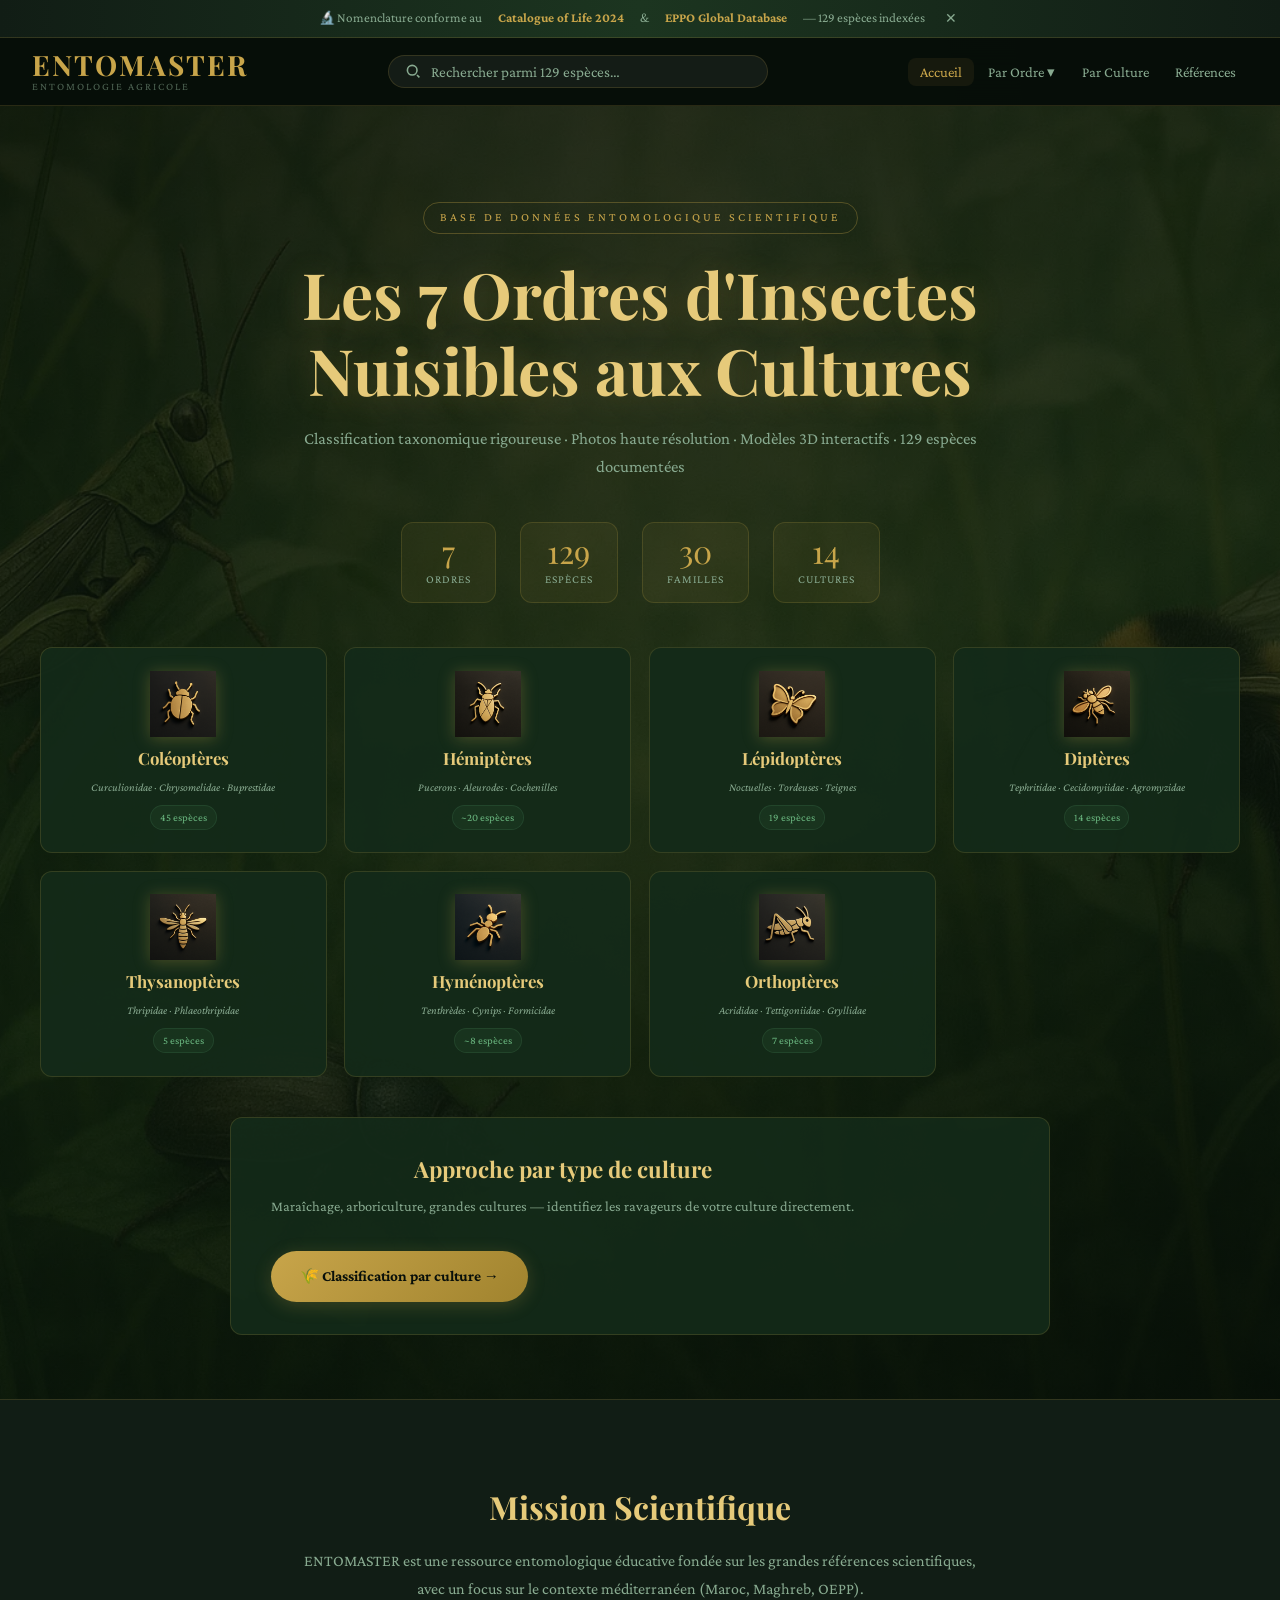
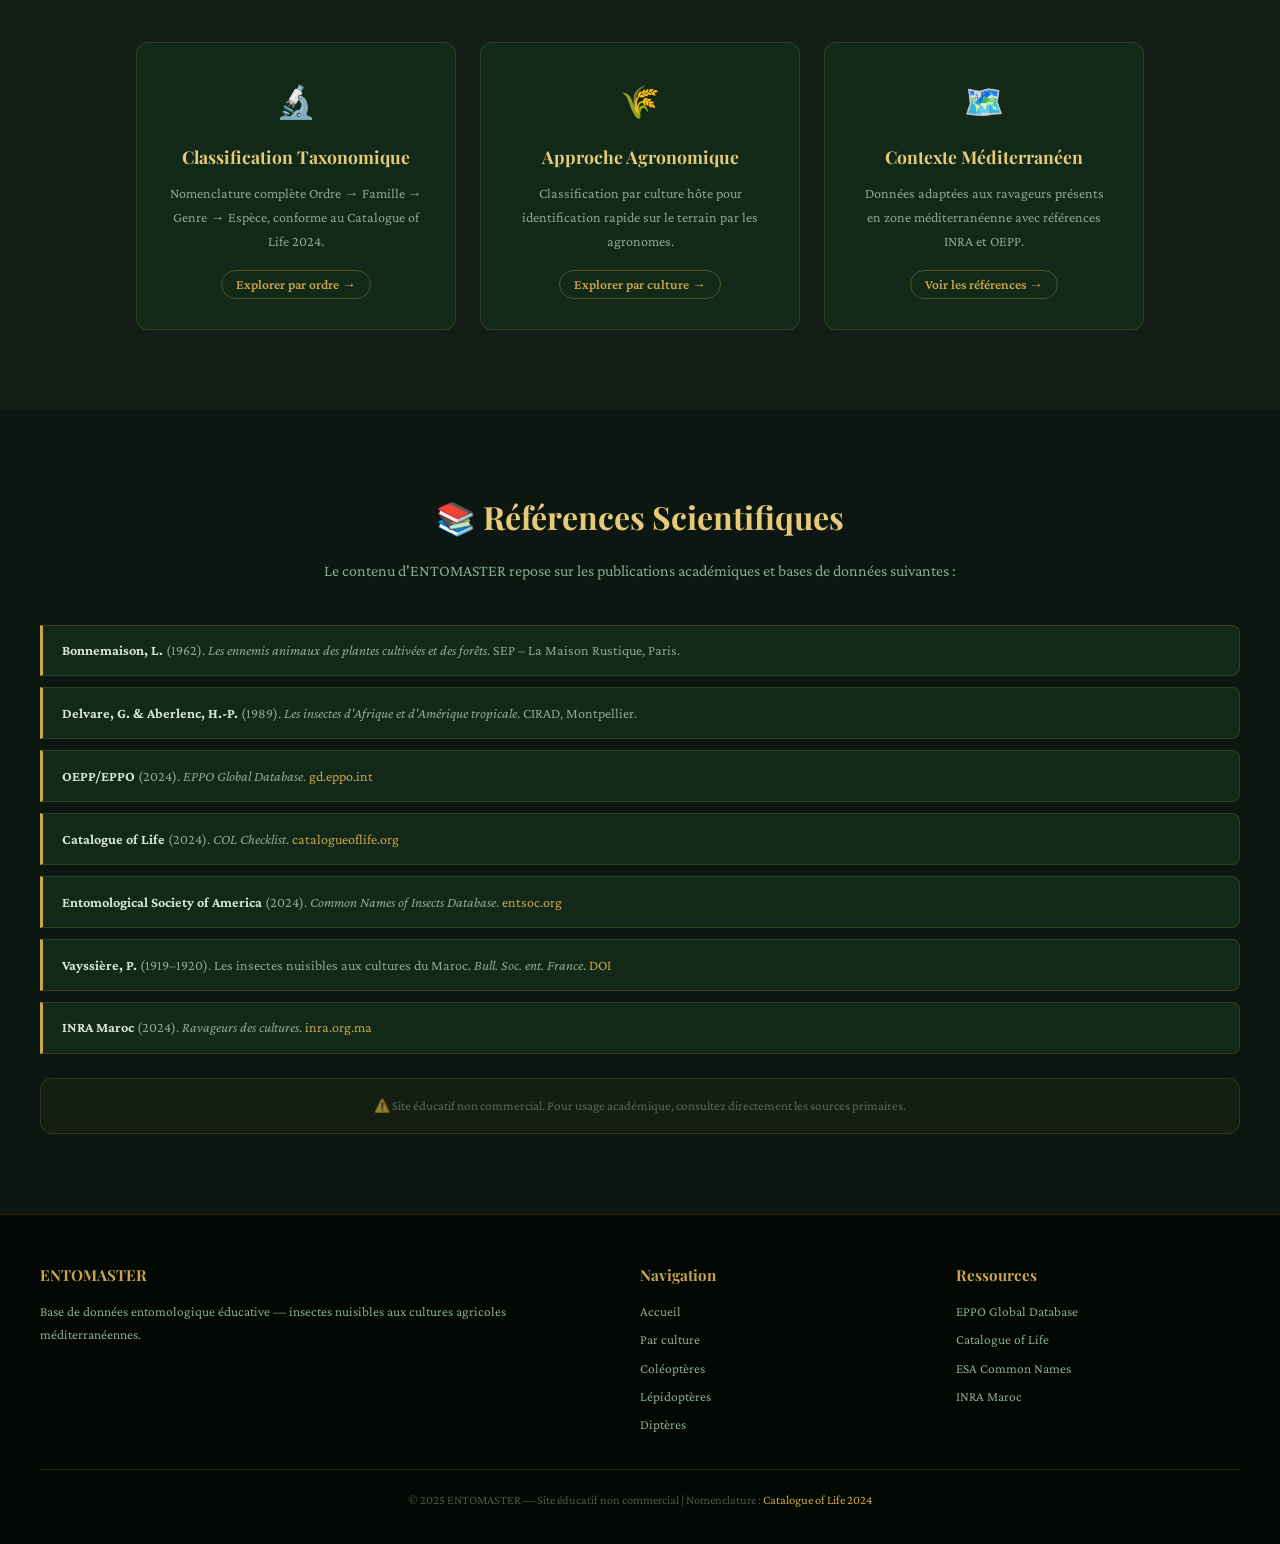
==== commit d802f3ff: "last change" ====
--- a/index.html
+++ b/index.html
@@ -3,312 +3,229 @@
 <head>
     <meta charset="UTF-8">
     <meta name="viewport" content="width=device-width, initial-scale=1.0">
-
-    <!-- SEO amélioré -->
     <title>ENTOMASTER – Référence Entomologique des Insectes Nuisibles aux Cultures</title>
-    <meta name="description" content="Base de données entomologique des insectes nuisibles aux cultures : coléoptères, lépidoptères, diptères, orthoptères, thysanoptères, hémiptères et hyménoptères. Classification scientifique avec photos HD et modèles 3D.">
-    <meta name="keywords" content="entomologie, insectes nuisibles, cultures, ravageurs, coléoptères, lépidoptères, diptères, classification entomologique, phytopathologie, Maroc, Maghreb, méditerranéen">
+    <meta name="description" content="Base de données entomologique : 129 espèces d'insectes nuisibles aux cultures, classées par ordre taxonomique et par culture. Coléoptères, Lépidoptères, Diptères, Orthoptères...">
+    <meta name="keywords" content="entomologie, insectes nuisibles, cultures, ravageurs, coléoptères, lépidoptères, diptères, Maroc, Maghreb">
     <meta name="author" content="ENTOMASTER">
     <meta name="robots" content="index, follow">
-    <link rel="canonical" href="index.html">
-
-    <!-- Open Graph pour partage réseaux sociaux -->
-    <meta property="og:title" content="ENTOMASTER – Référence Entomologique Agricole">
-    <meta property="og:description" content="Base de données scientifique des insectes nuisibles aux cultures – Classification par ordre taxonomique et par culture.">
+    <meta property="og:title" content="ENTOMASTER – Référence Entomologique">
+    <meta property="og:description" content="129 espèces d'insectes nuisibles classées par ordre et par culture.">
     <meta property="og:type" content="website">
-    <meta property="og:locale" content="fr_FR">
-
-    <!-- Données structurées Schema.org -->
-    <script type="application/ld+json">
-    {
-      "@context": "https://schema.org",
-      "@type": "WebSite",
-      "name": "ENTOMASTER",
-      "description": "Référence entomologique des insectes nuisibles aux cultures agricoles",
-      "inLanguage": "fr",
-      "about": {
-        "@type": "Thing",
-        "name": "Entomologie agricole"
-      },
-      "educationalUse": "Référence scientifique"
-    }
-    </script>
-
+    <script type="application/ld+json">{"@context":"https://schema.org","@type":"WebSite","name":"ENTOMASTER","description":"Référence entomologique agricole","inLanguage":"fr"}</script>
     <link rel="stylesheet" href="style.css">
     <link rel="preconnect" href="https://fonts.googleapis.com">
-    <link href="https://fonts.googleapis.com/css2?family=Playfair+Display:ital,wght@0,700;1,400&family=Source+Sans+3:wght@300;400;600&display=swap" rel="stylesheet">
+    <link href="https://fonts.googleapis.com/css2?family=Playfair+Display:ital,wght@0,700;1,400&family=Crimson+Pro:ital,wght@0,400;0,600;1,400&display=swap" rel="stylesheet">
+    <script src="search_index.js"></script>
 </head>
 <body>
 
-    <!-- Bandeau d'information scientifique -->
-    <div class="top-banner" id="topBanner">
-        <span>🔬 Nomenclature conforme au <strong>Catalogue of Life 2024</strong> et à la base <strong>EPPO Global Database</strong></span>
-        <button class="banner-close" aria-label="Fermer le bandeau" onclick="document.getElementById('topBanner').style.display='none'">✕</button>
+<div class="top-banner" id="topBanner">
+    🔬 Nomenclature conforme au <strong>Catalogue of Life 2024</strong> &amp; <strong>EPPO Global Database</strong> — 129 espèces indexées
+    <button class="banner-close" onclick="document.getElementById('topBanner').style.display='none'" aria-label="Fermer">✕</button>
+</div>
+
+<header>
+    <nav class="navbar" role="navigation" aria-label="Navigation principale">
+        <div class="nav-brand">
+            <a href="index.html">
+                <span class="brand-name">ENTOMASTER</span>
+                <span class="brand-sub">Entomologie Agricole</span>
+            </a>
+        </div>
+
+        <div class="nav-search" role="search">
+            <div class="search-wrapper">
+                <svg class="search-icon" viewBox="0 0 20 20" fill="none" stroke="currentColor" stroke-width="2"><circle cx="9" cy="9" r="6"/><path d="m15 15 3 3"/></svg>
+                <input type="search" id="globalSearch" placeholder="Rechercher parmi 129 espèces…" autocomplete="off" spellcheck="false">
+            </div>
+            <div id="searchDropdown" class="search-dropdown" role="listbox" aria-live="polite"></div>
+        </div>
+
+        <ul class="nav-menu" id="navMenu" role="menubar">
+            <li><a href="index.html" aria-current="page">Accueil</a></li>
+            <li class="has-dropdown">
+                <a href="#" id="orderDropBtn">Par Ordre ▾</a>
+                <ul class="dropdown-menu" role="menu">
+                    <li><a href="coleopteres/index.html">🪲 Coléoptères</a></li>
+                    <li><a href="lepidopteres/index.html">🦋 Lépidoptères</a></li>
+                    <li><a href="dipteres/index.html">🪰 Diptères</a></li>
+                    <li><a href="orthopteres/index.html">🦗 Orthoptères</a></li>
+                    <li><a href="thysanopteres/index.html">🔬 Thysanoptères</a></li>
+                    <li><a href="hemipteres/index.html">🐛 Hémiptères</a></li>
+                    <li><a href="hymenopteres/index.html">🐝 Hyménoptères</a></li>
+                </ul>
+            </li>
+            <li><a href="classification_par_culture.html">Par Culture</a></li>
+            <li><a href="#references">Références</a></li>
+        </ul>
+
+        <button class="hamburger" id="hamburger" aria-label="Menu" aria-expanded="false">
+            <span></span><span></span><span></span>
+        </button>
+    </nav>
+</header>
+
+<a href="#main" class="skip-link">Aller au contenu</a>
+
+<main id="main">
+    <section class="hero-section" aria-labelledby="hero-title">
+        <div class="hero-bg"></div>
+        <div class="hero-content">
+            <span class="hero-eyebrow">Base de données entomologique scientifique</span>
+            <h1 class="hero-title" id="hero-title">Les 7 Ordres d'Insectes<br>Nuisibles aux Cultures</h1>
+            <p class="hero-desc">Classification taxonomique rigoureuse · Photos haute résolution · Modèles 3D interactifs · 129 espèces documentées</p>
+
+            <div class="stats-row" aria-label="Statistiques">
+                <div class="stat"><span class="stat-n" data-to="7">0</span><span class="stat-l">Ordres</span></div>
+                <div class="stat"><span class="stat-n" data-to="129">0</span><span class="stat-l">Espèces</span></div>
+                <div class="stat"><span class="stat-n" data-to="30">0</span><span class="stat-l">Familles</span></div>
+                <div class="stat"><span class="stat-n" data-to="14">0</span><span class="stat-l">Cultures</span></div>
+            </div>
+
+            <div class="orders-grid" role="list">
+                <article class="order-card" data-href="coleopteres/index.html" role="listitem" tabindex="0">
+                    <div class="card-icon"><img src="icons/coleopteres_gold.png" alt="" aria-hidden="true"></div>
+                    <h3>Coléoptères</h3>
+                    <p class="card-families">Curculionidae · Chrysomelidae · Buprestidae</p>
+                    <span class="card-badge">45 espèces</span>
+                </article>
+                <article class="order-card" data-href="hemipteres/index.html" role="listitem" tabindex="0">
+                    <div class="card-icon"><img src="icons/hemipteres_gold.png" alt="" aria-hidden="true"></div>
+                    <h3>Hémiptères</h3>
+                    <p class="card-families">Pucerons · Aleurodes · Cochenilles</p>
+                    <span class="card-badge">~20 espèces</span>
+                </article>
+                <article class="order-card" data-href="lepidopteres/index.html" role="listitem" tabindex="0">
+                    <div class="card-icon"><img src="icons/lepidopteres_gold.png" alt="" aria-hidden="true"></div>
+                    <h3>Lépidoptères</h3>
+                    <p class="card-families">Noctuelles · Tordeuses · Teignes</p>
+                    <span class="card-badge">19 espèces</span>
+                </article>
+                <article class="order-card" data-href="dipteres/index.html" role="listitem" tabindex="0">
+                    <div class="card-icon"><img src="icons/dipteres_gold.png" alt="" aria-hidden="true"></div>
+                    <h3>Diptères</h3>
+                    <p class="card-families">Tephritidae · Cecidomyiidae · Agromyzidae</p>
+                    <span class="card-badge">14 espèces</span>
+                </article>
+                <article class="order-card" data-href="thysanopteres/index.html" role="listitem" tabindex="0">
+                    <div class="card-icon"><img src="icons/thysanopteres_gold.png" alt="" aria-hidden="true"></div>
+                    <h3>Thysanoptères</h3>
+                    <p class="card-families">Thripidae · Phlaeothripidae</p>
+                    <span class="card-badge">5 espèces</span>
+                </article>
+                <article class="order-card" data-href="hymenopteres/index.html" role="listitem" tabindex="0">
+                    <div class="card-icon"><img src="icons/hymenopteres_gold.png" alt="" aria-hidden="true"></div>
+                    <h3>Hyménoptères</h3>
+                    <p class="card-families">Tenthrèdes · Cynips · Formicidae</p>
+                    <span class="card-badge">~8 espèces</span>
+                </article>
+                <article class="order-card" data-href="orthopteres/index.html" role="listitem" tabindex="0">
+                    <div class="card-icon"><img src="icons/orthopteres_gold.png" alt="" aria-hidden="true"></div>
+                    <h3>Orthoptères</h3>
+                    <p class="card-families">Acrididae · Tettigoniidae · Gryllidae</p>
+                    <span class="card-badge">7 espèces</span>
+                </article>
+            </div>
+
+            <div class="culture-cta">
+                <div class="cta-text">
+                    <h2>Approche par type de culture</h2>
+                    <p>Maraîchage, arboriculture, grandes cultures — identifiez les ravageurs de votre culture directement.</p>
+                </div>
+                <a href="classification_par_culture.html" class="cta-btn">🌾 Classification par culture →</a>
+            </div>
+        </div>
+    </section>
+
+    <section id="about" class="info-section">
+        <div class="section-wrap">
+            <h2 class="section-title">Mission Scientifique</h2>
+            <p class="section-lead">ENTOMASTER est une ressource entomologique éducative fondée sur les grandes références scientifiques, avec un focus sur le contexte méditerranéen (Maroc, Maghreb, OEPP).</p>
+            <div class="approaches">
+                <div class="approach-card">
+                    <span class="appr-icon">🔬</span>
+                    <h3>Classification Taxonomique</h3>
+                    <p>Nomenclature complète Ordre → Famille → Genre → Espèce, conforme au Catalogue of Life 2024.</p>
+                    <a href="#main" class="appr-link">Explorer par ordre →</a>
+                </div>
+                <div class="approach-card">
+                    <span class="appr-icon">🌾</span>
+                    <h3>Approche Agronomique</h3>
+                    <p>Classification par culture hôte pour identification rapide sur le terrain par les agronomes.</p>
+                    <a href="classification_par_culture.html" class="appr-link">Explorer par culture →</a>
+                </div>
+                <div class="approach-card">
+                    <span class="appr-icon">🗺️</span>
+                    <h3>Contexte Méditerranéen</h3>
+                    <p>Données adaptées aux ravageurs présents en zone méditerranéenne avec références INRA et OEPP.</p>
+                    <a href="#references" class="appr-link">Voir les références →</a>
+                </div>
+            </div>
+        </div>
+    </section>
+
+    <section id="references" class="refs-section">
+        <div class="section-wrap">
+            <h2 class="section-title">📚 Références Scientifiques</h2>
+            <p class="section-lead">Le contenu d'ENTOMASTER repose sur les publications académiques et bases de données suivantes :</p>
+            <ul class="refs-list">
+                <li><strong>Bonnemaison, L.</strong> (1962). <em>Les ennemis animaux des plantes cultivées et des forêts</em>. SEP – La Maison Rustique, Paris.</li>
+                <li><strong>Delvare, G. &amp; Aberlenc, H.-P.</strong> (1989). <em>Les insectes d'Afrique et d'Amérique tropicale</em>. CIRAD, Montpellier.</li>
+                <li><strong>OEPP/EPPO</strong> (2024). <em>EPPO Global Database</em>. <a href="https://gd.eppo.int" target="_blank" rel="noopener">gd.eppo.int</a></li>
+                <li><strong>Catalogue of Life</strong> (2024). <em>COL Checklist</em>. <a href="https://www.catalogueoflife.org" target="_blank" rel="noopener">catalogueoflife.org</a></li>
+                <li><strong>Entomological Society of America</strong> (2024). <em>Common Names of Insects Database</em>. <a href="https://www.entsoc.org" target="_blank" rel="noopener">entsoc.org</a></li>
+                <li><strong>Vayssière, P.</strong> (1919–1920). Les insectes nuisibles aux cultures du Maroc. <em>Bull. Soc. ent. France</em>. <a href="https://doi.org/10.3406/bsef.1919.26513" target="_blank" rel="noopener">DOI</a></li>
+                <li><strong>INRA Maroc</strong> (2024). <em>Ravageurs des cultures</em>. <a href="https://www.inra.org.ma" target="_blank" rel="noopener">inra.org.ma</a></li>
+            </ul>
+            <p class="ref-warning">⚠️ Site éducatif non commercial. Pour usage académique, consultez directement les sources primaires.</p>
+        </div>
+    </section>
+</main>
+
+<!-- Modal de détail espèce (recherche globale) -->
+<div id="speciesModal" class="species-modal" role="dialog" aria-modal="true" aria-labelledby="modalTitle" hidden>
+    <div class="modal-overlay" id="modalOverlay"></div>
+    <div class="modal-panel">
+        <button class="modal-close" id="modalClose" aria-label="Fermer">✕</button>
+        <div class="modal-body" id="modalBody"></div>
     </div>
-
-    <header>
-        <nav class="navbar" role="navigation" aria-label="Navigation principale">
-            <div class="nav-brand">
-                <a href="index.html" aria-label="ENTOMASTER – Accueil">
-                    <h1>ENTOMASTER</h1>
-                    <span class="nav-tagline">Entomologie Agricole</span>
-                </a>
-            </div>
-
-            <!-- Recherche globale -->
-            <div class="nav-search" role="search" aria-label="Recherche d'espèces">
-                <input type="search" id="globalSearch" placeholder="Rechercher une espèce…"
-                    autocomplete="off" aria-label="Rechercher une espèce ou une famille">
-                <div id="searchResults" class="search-dropdown" role="listbox" aria-live="polite" aria-label="Résultats de recherche"></div>
-            </div>
-
-            <ul class="nav-menu" id="navMenu" role="menubar">
-                <li role="none"><a href="index.html" role="menuitem" aria-current="page">Accueil</a></li>
-                <li role="none"><a href="classification_par_culture.html" role="menuitem">Par Culture</a></li>
-                <li class="nav-dropdown" role="none">
-                    <a href="#" role="menuitem" aria-haspopup="true" aria-expanded="false" id="orderMenuBtn">Par Ordre ▾</a>
-                    <ul class="dropdown-menu" role="menu" aria-labelledby="orderMenuBtn">
-                        <li><a href="coleopteres/index.html" role="menuitem">Coléoptères</a></li>
-                        <li><a href="lepidopteres/index.html" role="menuitem">Lépidoptères</a></li>
-                        <li><a href="dipteres/index.html" role="menuitem">Diptères</a></li>
-                        <li><a href="orthopteres/index.html" role="menuitem">Orthoptères</a></li>
-                        <li><a href="thysanopteres/index.html" role="menuitem">Thysanoptères</a></li>
-                        <li><a href="hemipteres/index.html" role="menuitem">Hémiptères</a></li>
-                        <li><a href="hymenopteres/index.html" role="menuitem">Hyménoptères</a></li>
-                    </ul>
-                </li>
-                <li role="none"><a href="#about" role="menuitem">À propos</a></li>
-                <li role="none"><a href="#references" role="menuitem">Références</a></li>
-            </ul>
-
-            <button class="hamburger" id="hamburger" aria-label="Ouvrir le menu" aria-expanded="false" aria-controls="navMenu">
-                <span></span><span></span><span></span>
-            </button>
-        </nav>
-    </header>
-
-    <!-- Lien d'évitement pour l'accessibilité -->
-    <a href="#main-content" class="skip-link">Aller au contenu principal</a>
-
-    <main id="main-content">
-
-        <!-- Hero Section -->
-        <section id="home" class="hero-section" aria-labelledby="hero-title">
-            <div class="hero-content">
-                <p class="hero-eyebrow">Base de données entomologique scientifique</p>
-                <h1 class="hero-title" id="hero-title">Les 7 Ordres d'Insectes Nuisibles aux Cultures</h1>
-                <p class="hero-description">
-                    Classification taxonomique rigoureuse avec nomenclature ITIS & Catalogue of Life,
-                    photographies haute résolution et modèles 3D interactifs.
-                </p>
-
-                <!-- Compteurs animés -->
-                <div class="stats-bar" role="list" aria-label="Chiffres clés du site">
-                    <div class="stat" role="listitem">
-                        <span class="stat-number" data-target="7">0</span>
-                        <span class="stat-label">Ordres</span>
-                    </div>
-                    <div class="stat" role="listitem">
-                        <span class="stat-number" data-target="120">0</span>
-                        <span class="stat-label">Espèces</span>
-                    </div>
-                    <div class="stat" role="listitem">
-                        <span class="stat-number" data-target="30">0</span>
-                        <span class="stat-label">Familles</span>
-                    </div>
-                    <div class="stat" role="listitem">
-                        <span class="stat-number" data-target="12">0</span>
-                        <span class="stat-label">Cultures couvertes</span>
-                    </div>
-                </div>
-
-                <!-- Grille des 7 ordres -->
-                <div class="orders-grid" role="list" aria-label="Les 7 ordres entomologiques">
-
-                    <article class="order-card" data-order="coleopteres" role="listitem"
-                        tabindex="0" aria-label="Explorer les Coléoptères">
-                        <div class="order-icon"><img src="icons/coleopteres_gold.png" alt="" aria-hidden="true"></div>
-                        <h3>Coléoptères</h3>
-                        <p class="order-meta">Curculionidae · Chrysomelidae · Buprestidae</p>
-                        <span class="order-count">~45 espèces</span>
-                    </article>
-
-                    <article class="order-card" data-order="hemipteres" role="listitem"
-                        tabindex="0" aria-label="Explorer les Hémiptères">
-                        <div class="order-icon"><img src="icons/hemipteres_gold.png" alt="" aria-hidden="true"></div>
-                        <h3>Hémiptères</h3>
-                        <p class="order-meta">Pucerons · Aleurodes · Cochenilles</p>
-                        <span class="order-count">~20 espèces</span>
-                    </article>
-
-                    <article class="order-card" data-order="lepidopteres" role="listitem"
-                        tabindex="0" aria-label="Explorer les Lépidoptères">
-                        <div class="order-icon"><img src="icons/lepidopteres_gold.png" alt="" aria-hidden="true"></div>
-                        <h3>Lépidoptères</h3>
-                        <p class="order-meta">Noctuelles · Tordeuses · Teignes</p>
-                        <span class="order-count">~25 espèces</span>
-                    </article>
-
-                    <article class="order-card" data-order="dipteres" role="listitem"
-                        tabindex="0" aria-label="Explorer les Diptères">
-                        <div class="order-icon"><img src="icons/dipteres_gold.png" alt="" aria-hidden="true"></div>
-                        <h3>Diptères</h3>
-                        <p class="order-meta">Tephritidae · Cecidomyiidae · Agromyzidae</p>
-                        <span class="order-count">~15 espèces</span>
-                    </article>
-
-                    <article class="order-card" data-order="thysanopteres" role="listitem"
-                        tabindex="0" aria-label="Explorer les Thysanoptères">
-                        <div class="order-icon"><img src="icons/thysanopteres_gold.png" alt="" aria-hidden="true"></div>
-                        <h3>Thysanoptères</h3>
-                        <p class="order-meta">Thripidae · Phlaeothripidae</p>
-                        <span class="order-count">~5 espèces</span>
-                    </article>
-
-                    <article class="order-card" data-order="hymenopteres" role="listitem"
-                        tabindex="0" aria-label="Explorer les Hyménoptères">
-                        <div class="order-icon"><img src="icons/hymenopteres_gold.png" alt="" aria-hidden="true"></div>
-                        <h3>Hyménoptères</h3>
-                        <p class="order-meta">Tenthrèdes · Cynips · Apidae nuisibles</p>
-                        <span class="order-count">~8 espèces</span>
-                    </article>
-
-                    <article class="order-card" data-order="orthopteres" role="listitem"
-                        tabindex="0" aria-label="Explorer les Orthoptères">
-                        <div class="order-icon"><img src="icons/orthopteres_gold.png" alt="" aria-hidden="true"></div>
-                        <h3>Orthoptères</h3>
-                        <p class="order-meta">Acrididae · Tettigoniidae · Gryllidae</p>
-                        <span class="order-count">~7 espèces</span>
-                    </article>
-                </div>
-
-                <!-- CTA Classification par culture -->
-                <div class="classification-link">
-                    <h2>Approche pratique par type de culture</h2>
-                    <p>Maraîchage, arboriculture, grandes cultures, cultures ornementales — identifiez directement les ravageurs de votre culture.</p>
-                    <a href="classification_par_culture.html" class="cta-button">
-                        🌾 Voir la classification par culture
-                    </a>
-                </div>
-            </div>
-        </section>
-
-        <!-- Section À propos -->
-        <section id="about" class="about-section full-width" aria-labelledby="about-title">
-            <div class="section-inner">
-                <h2 id="about-title">Mission Scientifique</h2>
-                <p class="section-lead">
-                    ENTOMASTER est une ressource entomologique éducative fondée sur les grandes références scientifiques de la discipline,
-                    avec un focus particulier sur le contexte méditerranéen (Maroc, Maghreb, OEPP).
-                </p>
-                <div class="approaches">
-                    <div class="approach">
-                        <div class="approach-icon" aria-hidden="true">🔬</div>
-                        <h3>Classification Taxonomique</h3>
-                        <p>Nomenclature complète : Ordre → Famille → Genre → Espèce (Auteur, année), conforme au Catalogue of Life.</p>
-                        <a href="#home" class="approach-link">Explorer par ordre</a>
-                    </div>
-                    <div class="approach">
-                        <div class="approach-icon" aria-hidden="true">🌾</div>
-                        <h3>Approche Agronomique</h3>
-                        <p>Classification par culture affectée pour une utilisation rapide sur le terrain par les agriculteurs et techniciens.</p>
-                        <a href="classification_par_culture.html" class="approach-link">Explorer par culture</a>
-                    </div>
-                    <div class="approach">
-                        <div class="approach-icon" aria-hidden="true">🗺️</div>
-                        <h3>Contexte Méditerranéen</h3>
-                        <p>Données adaptées aux ravageurs présents en zone méditerranéenne, avec références aux publications INRA et OEPP.</p>
-                        <a href="#references" class="approach-link">Voir les références</a>
-                    </div>
-                </div>
-            </div>
-        </section>
-
-        <!-- Section Références scientifiques — NOUVEAU -->
-        <section id="references" class="references-section" aria-labelledby="ref-title">
-            <div class="section-inner">
-                <h2 id="ref-title">📚 Références Scientifiques</h2>
-                <p class="section-lead">Le contenu d'ENTOMASTER repose sur les publications académiques et bases de données officielles suivantes :</p>
-
-                <ul class="references-list">
-                    <li>
-                        <strong>Bonnemaison, L.</strong> (1962). <em>Les ennemis animaux des plantes cultivées et des forêts</em>.
-                        SEP – La Maison Rustique, Paris.
-                    </li>
-                    <li>
-                        <strong>Delvare, G. & Aberlenc, H.-P.</strong> (1989). <em>Les insectes d'Afrique et d'Amérique tropicale</em>.
-                        CIRAD, Montpellier.
-                    </li>
-                    <li>
-                        <strong>OEPP/EPPO</strong> (2024). <em>EPPO Global Database — pest information sheets</em>.
-                        <a href="https://gd.eppo.int" target="_blank" rel="noopener noreferrer">gd.eppo.int</a>
-                    </li>
-                    <li>
-                        <strong>Catalogue of Life</strong> (2024). <em>Catalogue of Life Checklist</em>.
-                        <a href="https://www.catalogueoflife.org" target="_blank" rel="noopener noreferrer">catalogueoflife.org</a>
-                    </li>
-                    <li>
-                        <strong>Entomological Society of America</strong> (2024). <em>Common Names of Insects Database</em>.
-                        <a href="https://www.entsoc.org/publications/common-names" target="_blank" rel="noopener noreferrer">entsoc.org</a>
-                    </li>
-                    <li>
-                        <strong>Vayssière, P.</strong> (1919–1920). Les insectes nuisibles aux cultures du Maroc (notes 1 & 2).
-                        <em>Bulletin de la Société entomologique de France</em>, vol. 24–25.
-                        <a href="https://doi.org/10.3406/bsef.1919.26513" target="_blank" rel="noopener noreferrer">DOI: 10.3406/bsef</a>
-                    </li>
-                    <li>
-                        <strong>INRA Maroc</strong> (2024). <em>Les ravageurs des cultures au Maroc</em>.
-                        <a href="https://www.inra.org.ma" target="_blank" rel="noopener noreferrer">inra.org.ma</a>
-                    </li>
+</div>
+
+<footer id="contact" role="contentinfo">
+    <div class="footer-inner">
+        <div class="footer-cols">
+            <div class="fc">
+                <h4>ENTOMASTER</h4>
+                <p>Base de données entomologique éducative — insectes nuisibles aux cultures agricoles méditerranéennes.</p>
+            </div>
+            <div class="fc">
+                <h4>Navigation</h4>
+                <ul>
+                    <li><a href="index.html">Accueil</a></li>
+                    <li><a href="classification_par_culture.html">Par culture</a></li>
+                    <li><a href="coleopteres/index.html">Coléoptères</a></li>
+                    <li><a href="lepidopteres/index.html">Lépidoptères</a></li>
+                    <li><a href="dipteres/index.html">Diptères</a></li>
                 </ul>
-
-                <p class="ref-note">
-                    ⚠️ Pour toute utilisation académique ou professionnelle, nous recommandons de consulter
-                    directement les sources primaires listées ci-dessus. Ce site a une vocation éducative et non commerciale.
-                </p>
-            </div>
-        </section>
-
-    </main>
-
-    <!-- Footer enrichi -->
-    <footer id="contact" role="contentinfo">
-        <div class="footer-content">
-            <div class="footer-cols">
-                <div class="footer-col">
-                    <h4>ENTOMASTER</h4>
-                    <p>Base de données entomologique éducative dédiée aux insectes nuisibles aux cultures agricoles dans la région méditerranéenne.</p>
-                </div>
-                <div class="footer-col">
-                    <h4>Navigation</h4>
-                    <ul>
-                        <li><a href="index.html">Accueil</a></li>
-                        <li><a href="classification_par_culture.html">Classification par culture</a></li>
-                        <li><a href="coleopteres/index.html">Coléoptères</a></li>
-                        <li><a href="lepidopteres/index.html">Lépidoptères</a></li>
-                        <li><a href="dipteres/index.html">Diptères</a></li>
-                    </ul>
-                </div>
-                <div class="footer-col">
-                    <h4>Ressources externes</h4>
-                    <ul>
-                        <li><a href="https://gd.eppo.int" target="_blank" rel="noopener noreferrer">EPPO Global Database</a></li>
-                        <li><a href="https://www.catalogueoflife.org" target="_blank" rel="noopener noreferrer">Catalogue of Life</a></li>
-                        <li><a href="https://www.entsoc.org" target="_blank" rel="noopener noreferrer">Entomological Society of America</a></li>
-                        <li><a href="https://www.inra.org.ma" target="_blank" rel="noopener noreferrer">INRA Maroc</a></li>
-                    </ul>
-                </div>
-            </div>
-            <div class="footer-bottom">
-                <p>&copy; 2025 ENTOMASTER. Tous droits réservés. | Site éducatif non commercial.</p>
-                <p>Nomenclature conforme au <a href="https://www.catalogueoflife.org" target="_blank" rel="noopener noreferrer">Catalogue of Life 2024</a> &amp; <a href="https://gd.eppo.int" target="_blank" rel="noopener noreferrer">EPPO Global Database</a>.</p>
-            </div>
-        </div>
-    </footer>
-
-    <!-- Bouton retour en haut -->
-    <button id="backToTop" aria-label="Revenir en haut de page" title="Haut de page">▲</button>
-
-    <script src="script.js"></script>
+            </div>
+            <div class="fc">
+                <h4>Ressources</h4>
+                <ul>
+                    <li><a href="https://gd.eppo.int" target="_blank" rel="noopener">EPPO Global Database</a></li>
+                    <li><a href="https://www.catalogueoflife.org" target="_blank" rel="noopener">Catalogue of Life</a></li>
+                    <li><a href="https://www.entsoc.org" target="_blank" rel="noopener">ESA Common Names</a></li>
+                    <li><a href="https://www.inra.org.ma" target="_blank" rel="noopener">INRA Maroc</a></li>
+                </ul>
+            </div>
+        </div>
+        <div class="footer-bottom">
+            <p>&copy; 2025 ENTOMASTER — Site éducatif non commercial | Nomenclature : <a href="https://www.catalogueoflife.org" target="_blank" rel="noopener">Catalogue of Life 2024</a></p>
+        </div>
+    </div>
+</footer>
+
+<button id="backToTop" aria-label="Haut de page">▲</button>
+
+<script src="script.js"></script>
 </body>
 </html>
--- a/style.css
+++ b/style.css
@@ -1,665 +1,323 @@
-/* ============================================================
-   ENTOMASTER – Feuille de style principale (version améliorée)
-   Design : élégant scientifique / nature sombre + or
-   ============================================================ */
-
-/* ---------- Variables CSS ---------- */
+/* ================================================================
+   ENTOMASTER — Feuille de style unifiée v2
+   Thème : naturaliste sombre · or & vert forêt profond
+   ================================================================ */
+
+/* ---------- Variables ---------- */
 :root {
-    --color-bg: #0f1e16;
-    --color-bg-2: #1a2a1e;
-    --color-surface: rgba(30, 55, 38, 0.85);
-    --color-surface-light: rgba(42, 74, 48, 0.9);
-    --color-gold: #d4b45a;
-    --color-gold-light: #f0d98c;
-    --color-text: #dde8e0;
-    --color-text-muted: #9ab5a0;
-    --color-accent: #5b9e6b;
-    --color-border: rgba(212, 180, 90, 0.25);
-    --font-display: 'Playfair Display', Georgia, serif;
-    --font-body: 'Source Sans 3', 'Segoe UI', sans-serif;
-    --radius: 12px;
-    --shadow: 0 8px 32px rgba(0, 0, 0, 0.4);
-    --shadow-gold: 0 0 20px rgba(212, 180, 90, 0.15);
-    --transition: 0.3s cubic-bezier(0.4, 0, 0.2, 1);
-    --max-width: 1200px;
-    --navbar-h: 72px;
+    --bg:         #0b1710;
+    --bg2:        #111d15;
+    --bg3:        #162219;
+    --surface:    rgba(20,42,25,0.93);
+    --surface2:   rgba(30,58,35,0.9);
+    --gold:       #c8a54a;
+    --gold-l:     #e6ca7a;
+    --gold-d:     #a0832e;
+    --green:      #4a8c5e;
+    --green-l:    #6bb880;
+    --text:       #d4e6d8;
+    --text-m:     #88aa90;
+    --text-d:     rgba(136,170,144,0.55);
+    --border:     rgba(200,165,74,0.18);
+    --border2:    rgba(200,165,74,0.32);
+    --shadow:     0 12px 45px rgba(0,0,0,0.55);
+    --shadow-gold:0 0 25px rgba(200,165,74,0.12);
+    --r:          12px;
+    --r-sm:       8px;
+    --ease:       cubic-bezier(.4,0,.2,1);
+    --t:          0.28s;
+    --max:        1200px;
+    --nav-h:      68px;
+    --font-d:     'Playfair Display', Georgia, serif;
+    --font-b:     'Crimson Pro', Georgia, serif;
 }
 
 /* ---------- Reset ---------- */
-*, *::before, *::after { box-sizing: border-box; margin: 0; padding: 0; }
-
-html { scroll-behavior: smooth; font-size: 16px; }
-
-body {
-    font-family: var(--font-body);
-    background-color: var(--color-bg);
-    background-image:
-        radial-gradient(ellipse at 10% 20%, rgba(42, 95, 55, 0.3) 0%, transparent 60%),
-        radial-gradient(ellipse at 90% 80%, rgba(15, 40, 20, 0.5) 0%, transparent 60%);
-    color: var(--color-text);
-    line-height: 1.7;
-    overflow-x: hidden;
-    min-height: 100vh;
-}
-
-/* ---------- Accessibilité ---------- */
-.skip-link {
-    position: absolute;
-    top: -100px;
-    left: 1rem;
-    background: var(--color-gold);
-    color: #000;
-    padding: 0.5rem 1rem;
-    border-radius: 0 0 8px 8px;
-    font-weight: 600;
-    z-index: 9999;
-    transition: top 0.2s;
-}
-.skip-link:focus { top: 0; }
-.sr-only {
-    position: absolute; width: 1px; height: 1px;
-    overflow: hidden; clip: rect(0,0,0,0); white-space: nowrap;
-}
-
-/* Focus visible global */
-:focus-visible {
-    outline: 2px solid var(--color-gold);
-    outline-offset: 3px;
-    border-radius: 4px;
-}
-
-/* ---------- Bandeau info ---------- */
-.top-banner {
-    background: linear-gradient(90deg, var(--color-bg-2), #1e3a24, var(--color-bg-2));
-    border-bottom: 1px solid var(--color-border);
-    padding: 0.5rem 2rem;
-    text-align: center;
-    font-size: 0.85rem;
-    color: var(--color-text-muted);
-    display: flex;
-    justify-content: center;
-    align-items: center;
-    gap: 1rem;
-}
-.top-banner strong { color: var(--color-gold); }
-.banner-close {
-    background: none;
-    border: none;
-    color: var(--color-text-muted);
-    cursor: pointer;
-    font-size: 1rem;
-    padding: 0 0.25rem;
-    line-height: 1;
-}
-.banner-close:hover { color: var(--color-text); }
+*,*::before,*::after{box-sizing:border-box;margin:0;padding:0}
+html{scroll-behavior:smooth;font-size:16px;-webkit-text-size-adjust:100%}
+body{font-family:var(--font-b);background:var(--bg);color:var(--text);line-height:1.7;overflow-x:hidden;min-height:100vh;
+    background-image:radial-gradient(ellipse at 15% 25%,rgba(42,95,55,.2) 0%,transparent 60%),
+    radial-gradient(ellipse at 85% 75%,rgba(10,30,15,.4) 0%,transparent 60%)}
+a{color:var(--gold);text-decoration:none;transition:color var(--t)}
+a:hover{color:var(--gold-l)}
+img{max-width:100%;display:block}
+ul{list-style:none}
+button{font-family:var(--font-b);cursor:pointer}
+:focus-visible{outline:2px solid var(--gold);outline-offset:3px;border-radius:4px}
+.skip-link{position:absolute;top:-60px;left:1rem;background:var(--gold);color:#000;padding:.5rem 1rem;border-radius:0 0 8px 8px;font-weight:700;z-index:9999;transition:top .2s}
+.skip-link:focus{top:0}
+
+/* ---------- Top Banner ---------- */
+.top-banner{background:linear-gradient(90deg,var(--bg2),#1c3520,var(--bg2));border-bottom:1px solid var(--border);padding:.45rem 2rem;text-align:center;font-size:.82rem;color:var(--text-m);display:flex;justify-content:center;align-items:center;gap:1rem}
+.top-banner strong{color:var(--gold)}
+.banner-close{background:none;border:none;color:var(--text-m);font-size:.9rem;padding:0 .25rem;line-height:1;transition:color var(--t)}
+.banner-close:hover{color:var(--text)}
 
 /* ---------- Navbar ---------- */
-.navbar {
-    display: flex;
-    align-items: center;
-    gap: 1.5rem;
-    padding: 0 2rem;
-    height: var(--navbar-h);
-    background: rgba(10, 20, 12, 0.92);
-    backdrop-filter: blur(16px);
-    -webkit-backdrop-filter: blur(16px);
-    border-bottom: 1px solid var(--color-border);
-    position: sticky;
-    top: 0;
-    z-index: 1000;
-    box-shadow: 0 2px 20px rgba(0,0,0,0.4);
-}
-
-.nav-brand a {
-    text-decoration: none;
-    display: flex;
-    flex-direction: column;
-    line-height: 1.1;
-}
-.nav-brand h1 {
-    font-family: var(--font-display);
-    font-size: 1.8rem;
-    color: var(--color-gold);
-    letter-spacing: 2px;
-    font-weight: 700;
-}
-.nav-tagline {
-    font-size: 0.7rem;
-    color: var(--color-text-muted);
-    letter-spacing: 1.5px;
-    text-transform: uppercase;
-}
-
-/* Recherche dans la navbar */
-.nav-search {
-    position: relative;
-    flex: 1;
-    max-width: 360px;
-    margin: 0 auto;
-}
-.nav-search input {
-    width: 100%;
-    padding: 0.5rem 1rem;
-    background: rgba(255,255,255,0.07);
-    border: 1px solid var(--color-border);
-    border-radius: 50px;
-    color: var(--color-text);
-    font-family: var(--font-body);
-    font-size: 0.9rem;
-    transition: var(--transition);
-}
-.nav-search input:focus {
-    background: rgba(255,255,255,0.11);
-    border-color: var(--color-gold);
-    outline: none;
-}
-.nav-search input::placeholder { color: var(--color-text-muted); }
-
-.search-dropdown {
-    position: absolute;
-    top: calc(100% + 6px);
-    left: 0;
-    right: 0;
-    background: #162219;
-    border: 1px solid var(--color-border);
-    border-radius: var(--radius);
-    box-shadow: var(--shadow);
-    max-height: 320px;
-    overflow-y: auto;
-    display: none;
-    z-index: 200;
-}
-.search-dropdown.active { display: block; }
-.search-result-item {
-    padding: 0.6rem 1rem;
-    cursor: pointer;
-    font-size: 0.9rem;
-    border-bottom: 1px solid rgba(255,255,255,0.05);
-    transition: background 0.15s;
-}
-.search-result-item:hover, .search-result-item:focus {
-    background: rgba(212, 180, 90, 0.1);
-    color: var(--color-gold-light);
-}
-.search-result-item em { font-style: italic; color: var(--color-text-muted); font-size: 0.82rem; }
-
-/* Menu nav */
-.nav-menu {
-    list-style: none;
-    display: flex;
-    align-items: center;
-    gap: 0.25rem;
-    flex-shrink: 0;
-}
-.nav-menu a {
-    color: var(--color-text);
-    text-decoration: none;
-    font-size: 0.95rem;
-    font-weight: 500;
-    padding: 0.4rem 0.8rem;
-    border-radius: 6px;
-    transition: var(--transition);
-    white-space: nowrap;
-}
-.nav-menu a:hover, .nav-menu a[aria-current="page"] { color: var(--color-gold); background: rgba(212,180,90,0.1); }
-
-/* Dropdown menu */
-.nav-dropdown { position: relative; }
-.dropdown-menu {
-    display: none;
-    position: absolute;
-    top: calc(100% + 8px);
-    right: 0;
-    background: #162219;
-    border: 1px solid var(--color-border);
-    border-radius: var(--radius);
-    list-style: none;
-    min-width: 200px;
-    box-shadow: var(--shadow);
-    z-index: 200;
-}
-.nav-dropdown:hover .dropdown-menu,
-.nav-dropdown:focus-within .dropdown-menu { display: block; }
-.dropdown-menu li a {
-    display: block;
-    padding: 0.6rem 1rem;
-    border-bottom: 1px solid rgba(255,255,255,0.05);
-    border-radius: 0;
-}
-.dropdown-menu li:last-child a { border-bottom: none; }
+.navbar{position:sticky;top:0;z-index:1000;display:flex;align-items:center;gap:1.5rem;padding:0 2rem;height:var(--nav-h);background:rgba(7,14,9,.96);backdrop-filter:blur(18px);-webkit-backdrop-filter:blur(18px);border-bottom:1px solid var(--border);transition:transform var(--t) var(--ease)}
+.navbar.hidden{transform:translateY(-100%)}
+.nav-brand a{display:flex;flex-direction:column;line-height:1.1}
+.brand-name{font-family:var(--font-d);font-size:1.75rem;color:var(--gold);letter-spacing:2px;font-weight:700}
+.brand-sub{font-size:.67rem;color:var(--text-d);letter-spacing:2px;text-transform:uppercase}
+
+/* Search in navbar */
+.nav-search{position:relative;flex:1;max-width:380px;margin:0 auto}
+.search-wrapper{display:flex;align-items:center;gap:.6rem;background:rgba(255,255,255,.06);border:1px solid var(--border);border-radius:50px;padding:.45rem 1rem;transition:border-color var(--t),background var(--t)}
+.search-wrapper:focus-within{border-color:var(--gold);background:rgba(255,255,255,.09)}
+.search-icon{width:16px;height:16px;color:var(--text-m);flex-shrink:0}
+.search-wrapper input{flex:1;background:none;border:none;color:var(--text);font-family:var(--font-b);font-size:.95rem;outline:none}
+.search-wrapper input::placeholder{color:var(--text-m)}
+.search-dropdown{position:absolute;top:calc(100% + 6px);left:0;right:0;background:#111d15;border:1px solid var(--border);border-radius:var(--r);box-shadow:var(--shadow);max-height:360px;overflow-y:auto;display:none;z-index:200;scrollbar-width:thin;scrollbar-color:var(--border) transparent}
+.search-dropdown.open{display:block}
+.sd-item{padding:.65rem 1rem;cursor:pointer;border-bottom:1px solid rgba(255,255,255,.04);transition:background .15s;display:flex;flex-direction:column;gap:.15rem}
+.sd-item:hover,.sd-item.active{background:rgba(200,165,74,.1)}
+.sd-item strong{font-size:.9rem;color:var(--text);font-style:italic}
+.sd-item small{font-size:.75rem;color:var(--text-m)}
+.sd-order{font-size:.7rem;color:var(--green-l);background:rgba(74,140,94,.1);border:1px solid rgba(74,140,94,.2);padding:.1rem .45rem;border-radius:50px;width:fit-content}
+.sd-empty{padding:.75rem 1rem;color:var(--text-m);font-size:.88rem;font-style:italic}
+
+/* Nav menu */
+.nav-menu{display:flex;align-items:center;gap:.15rem;flex-shrink:0}
+.nav-menu>li>a{color:var(--text-m);font-size:.92rem;padding:.38rem .75rem;border-radius:var(--r-sm);transition:all var(--t);font-family:var(--font-b);white-space:nowrap}
+.nav-menu>li>a:hover,.nav-menu>li>a[aria-current="page"]{color:var(--gold);background:rgba(200,165,74,.08)}
+
+/* Dropdown */
+.has-dropdown{position:relative}
+.dropdown-menu{display:none;position:absolute;top:calc(100% + 8px);right:0;background:#111d15;border:1px solid var(--border);border-radius:var(--r);min-width:210px;box-shadow:var(--shadow);z-index:201}
+.has-dropdown:hover .dropdown-menu,.has-dropdown:focus-within .dropdown-menu{display:block}
+.dropdown-menu li a{display:block;padding:.55rem 1rem;font-size:.88rem;color:var(--text-m);border-bottom:1px solid rgba(255,255,255,.04);transition:all var(--t)}
+.dropdown-menu li a:hover{color:var(--gold-l);background:rgba(200,165,74,.08)}
+.dropdown-menu li:last-child a{border-bottom:none}
 
 /* Hamburger */
-.hamburger {
-    display: none;
-    flex-direction: column;
-    gap: 5px;
-    cursor: pointer;
-    background: none;
-    border: none;
-    padding: 4px;
-    margin-left: auto;
-}
-.hamburger span {
-    width: 26px; height: 2px;
-    background: var(--color-text);
-    border-radius: 2px;
-    transition: var(--transition);
-}
-.hamburger.active span:nth-child(1) { transform: rotate(45deg) translate(5px, 5px); }
-.hamburger.active span:nth-child(2) { opacity: 0; }
-.hamburger.active span:nth-child(3) { transform: rotate(-45deg) translate(5px, -5px); }
-
-/* ---------- Hero Section ---------- */
-.hero-section {
-    min-height: 100vh;
-    display: flex;
-    align-items: center;
-    justify-content: center;
-    padding: 5rem 2rem 4rem;
-    background:
-        url("background.webp") center center / cover no-repeat,
-        var(--color-bg);
-    position: relative;
-}
-.hero-section::before {
-    content: '';
-    position: absolute; inset: 0;
-    background: linear-gradient(
-        to bottom,
-        rgba(5, 15, 8, 0.72) 0%,
-        rgba(10, 25, 14, 0.65) 50%,
-        rgba(5, 15, 8, 0.82) 100%
-    );
-    z-index: 1;
-}
-.hero-content {
-    position: relative;
-    z-index: 2;
-    text-align: center;
-    max-width: var(--max-width);
-    width: 100%;
-}
-
-.hero-eyebrow {
-    display: inline-block;
-    font-size: 0.8rem;
-    letter-spacing: 3px;
-    text-transform: uppercase;
-    color: var(--color-gold);
-    border: 1px solid var(--color-border);
-    padding: 0.3rem 1rem;
-    border-radius: 50px;
-    margin-bottom: 1.5rem;
-    opacity: 0;
-    animation: fadeIn 0.6s ease 0.2s forwards;
-}
-
-.hero-title {
-    font-family: var(--font-display);
-    font-size: clamp(2.2rem, 5vw, 4.2rem);
-    font-weight: 700;
-    color: var(--color-gold-light);
-    text-shadow: 0 2px 30px rgba(212, 180, 90, 0.3);
-    line-height: 1.2;
-    margin-bottom: 1.2rem;
-    opacity: 0;
-    animation: fadeIn 0.8s ease 0.4s forwards;
-}
-
-.hero-description {
-    font-size: 1.1rem;
-    color: var(--color-text-muted);
-    max-width: 680px;
-    margin: 0 auto 2.5rem;
-    opacity: 0;
-    animation: fadeIn 0.8s ease 0.6s forwards;
-}
-
-/* Barre de statistiques */
-.stats-bar {
-    display: flex;
-    justify-content: center;
-    gap: 2rem;
-    flex-wrap: wrap;
-    margin-bottom: 3rem;
-    opacity: 0;
-    animation: fadeIn 0.8s ease 0.8s forwards;
-}
-.stat {
-    display: flex;
-    flex-direction: column;
-    align-items: center;
-    background: rgba(212,180,90,0.08);
-    border: 1px solid var(--color-border);
-    border-radius: var(--radius);
-    padding: 0.8rem 1.6rem;
-}
-.stat-number {
-    font-family: var(--font-display);
-    font-size: 2.2rem;
-    font-weight: 700;
-    color: var(--color-gold);
-    line-height: 1;
-}
-.stat-label {
-    font-size: 0.78rem;
-    color: var(--color-text-muted);
-    text-transform: uppercase;
-    letter-spacing: 1px;
-    margin-top: 0.2rem;
-}
-
-/* ---------- Grille des ordres ---------- */
-.orders-grid {
-    display: grid;
-    grid-template-columns: repeat(4, 1fr);
-    gap: 1.2rem;
-    margin-bottom: 3rem;
-    opacity: 0;
-    animation: fadeIn 0.8s ease 1s forwards;
-}
-
-/* 7 cards : 4 sur la première ligne, 3 centrées sur la deuxième */
-.orders-grid .order-card:nth-child(5) { grid-column: 1; }
-.orders-grid .order-card:nth-child(6) { grid-column: 2; }
-.orders-grid .order-card:nth-child(7) { grid-column: 3; }
-
-.order-card {
-    background: var(--color-surface);
-    border: 1px solid var(--color-border);
-    border-radius: var(--radius);
-    padding: 1.5rem 1rem;
-    text-align: center;
-    cursor: pointer;
-    transition: transform var(--transition), box-shadow var(--transition), border-color var(--transition);
-    display: flex;
-    flex-direction: column;
-    align-items: center;
-    gap: 0.5rem;
-}
-.order-card:hover, .order-card:focus {
-    transform: translateY(-6px);
-    box-shadow: var(--shadow), var(--shadow-gold);
-    border-color: var(--color-gold);
-    outline: none;
-}
-.order-icon img {
-    width: 70px; height: 70px;
-    object-fit: contain;
-    filter: drop-shadow(0 2px 8px rgba(212,180,90,0.3));
-    transition: transform 0.3s;
-}
-.order-card:hover .order-icon img { transform: scale(1.1); }
-.order-card h3 {
-    font-family: var(--font-display);
-    font-size: 1.15rem;
-    color: var(--color-gold-light);
-    font-weight: 700;
-}
-.order-meta {
-    font-size: 0.75rem;
-    color: var(--color-text-muted);
-    font-style: italic;
-    line-height: 1.3;
-}
-.order-count {
-    font-size: 0.75rem;
-    color: var(--color-accent);
-    background: rgba(91,158,107,0.12);
-    border: 1px solid rgba(91,158,107,0.2);
-    padding: 0.15rem 0.6rem;
-    border-radius: 50px;
-    margin-top: 0.25rem;
-}
-
-/* ---------- Classification CTA ---------- */
-.classification-link {
-    background: var(--color-surface);
-    border: 1px solid var(--color-border);
-    border-radius: var(--radius);
-    padding: 2.5rem;
-    max-width: 700px;
-    margin: 0 auto;
-    opacity: 0;
-    animation: fadeIn 0.8s ease 1.2s forwards;
-}
-.classification-link h2 {
-    font-family: var(--font-display);
-    font-size: 1.6rem;
-    color: var(--color-gold-light);
-    margin-bottom: 0.75rem;
-}
-.classification-link p { color: var(--color-text-muted); margin-bottom: 1.5rem; }
-
-.cta-button {
-    display: inline-block;
-    background: linear-gradient(135deg, var(--color-gold) 0%, #b89a3e 100%);
-    color: #0a1408;
-    text-decoration: none;
-    padding: 0.85rem 2rem;
-    border-radius: 50px;
-    font-weight: 700;
-    font-size: 1rem;
-    transition: all 0.3s;
-    box-shadow: 0 4px 20px rgba(212,180,90,0.25);
-    letter-spacing: 0.5px;
-}
-.cta-button:hover {
-    transform: translateY(-2px);
-    box-shadow: 0 8px 28px rgba(212,180,90,0.35);
-    background: linear-gradient(135deg, var(--color-gold-light) 0%, var(--color-gold) 100%);
-}
-
-/* ---------- Sections génériques ---------- */
-.about-section.full-width,
-.references-section {
-    padding: 5rem 2rem;
-    background: var(--color-bg-2);
-    border-top: 1px solid var(--color-border);
-}
-.section-inner {
-    max-width: var(--max-width);
-    margin: 0 auto;
-}
-.section-inner h2 {
-    font-family: var(--font-display);
-    font-size: 2.2rem;
-    color: var(--color-gold-light);
-    margin-bottom: 1rem;
-    text-align: center;
-}
-.section-lead {
-    color: var(--color-text-muted);
-    text-align: center;
-    max-width: 720px;
-    margin: 0 auto 2.5rem;
-    font-size: 1.05rem;
-}
-
-/* Approches */
-.approaches {
-    display: flex;
-    justify-content: center;
-    gap: 1.5rem;
-    flex-wrap: wrap;
-    margin-top: 2rem;
-}
-.approach {
-    background: var(--color-surface);
-    border: 1px solid var(--color-border);
-    border-radius: var(--radius);
-    padding: 2rem;
-    flex: 1;
-    min-width: 240px;
-    max-width: 340px;
-    text-align: center;
-    transition: transform var(--transition), box-shadow var(--transition);
-}
-.approach:hover { transform: translateY(-4px); box-shadow: var(--shadow); }
-.approach-icon { font-size: 2.2rem; margin-bottom: 0.8rem; }
-.approach h3 {
-    font-family: var(--font-display);
-    color: var(--color-gold-light);
-    margin-bottom: 0.75rem;
-    font-size: 1.15rem;
-}
-.approach p { color: var(--color-text-muted); font-size: 0.92rem; margin-bottom: 1rem; }
-.approach-link {
-    display: inline-block;
-    color: var(--color-gold);
-    text-decoration: none;
-    font-weight: 600;
-    font-size: 0.9rem;
-    border: 1px solid var(--color-border);
-    padding: 0.4rem 1rem;
-    border-radius: 50px;
-    transition: var(--transition);
-}
-.approach-link:hover {
-    background: rgba(212,180,90,0.12);
-    border-color: var(--color-gold);
-}
-
-/* ---------- Références scientifiques ---------- */
-.references-section { background: var(--color-bg); }
-.references-list {
-    list-style: none;
-    display: flex;
-    flex-direction: column;
-    gap: 0.8rem;
-    margin-bottom: 1.5rem;
-}
-.references-list li {
-    background: var(--color-surface);
-    border: 1px solid var(--color-border);
-    border-left: 3px solid var(--color-gold);
-    border-radius: 0 var(--radius) var(--radius) 0;
-    padding: 0.9rem 1.2rem;
-    font-size: 0.92rem;
-    color: var(--color-text-muted);
-    line-height: 1.6;
-}
-.references-list li strong { color: var(--color-text); }
-.references-list li em { font-style: italic; }
-.references-list a { color: var(--color-gold); text-decoration: underline; }
-.references-list a:hover { color: var(--color-gold-light); }
-.ref-note {
-    font-size: 0.85rem;
-    color: var(--color-text-muted);
-    background: rgba(212,180,90,0.06);
-    border: 1px solid var(--color-border);
-    border-radius: var(--radius);
-    padding: 1rem;
-    text-align: center;
-}
+.hamburger{display:none;flex-direction:column;gap:5px;background:none;border:none;padding:4px;margin-left:auto}
+.hamburger span{width:24px;height:2px;background:var(--text-m);border-radius:2px;transition:var(--t) var(--ease)}
+.hamburger.active span:nth-child(1){transform:rotate(45deg) translate(5px,5px)}
+.hamburger.active span:nth-child(2){opacity:0;transform:scaleX(0)}
+.hamburger.active span:nth-child(3){transform:rotate(-45deg) translate(5px,-5px)}
+
+/* ---------- Hero ---------- */
+.hero-section{position:relative;min-height:100vh;display:flex;align-items:center;justify-content:center;padding:6rem 2rem 4rem;overflow:hidden}
+.hero-bg{position:absolute;inset:0;background:url("background.webp") center/cover no-repeat;z-index:0}
+.hero-bg::after{content:'';position:absolute;inset:0;background:linear-gradient(160deg,rgba(5,12,7,.82) 0%,rgba(10,22,12,.72) 50%,rgba(5,12,7,.88) 100%)}
+.hero-content{position:relative;z-index:1;max-width:var(--max);width:100%;text-align:center}
+.hero-eyebrow{display:inline-block;font-size:.75rem;letter-spacing:3px;text-transform:uppercase;color:var(--gold);border:1px solid var(--border2);padding:.3rem 1rem;border-radius:50px;margin-bottom:1.4rem;opacity:0;animation:fadeUp .6s var(--ease) .1s forwards}
+.hero-title{font-family:var(--font-d);font-size:clamp(2rem,5vw,4rem);color:var(--gold-l);text-shadow:0 2px 30px rgba(200,165,74,.25);line-height:1.18;margin-bottom:1.1rem;opacity:0;animation:fadeUp .7s var(--ease) .3s forwards}
+.hero-desc{font-size:1.05rem;color:var(--text-m);max-width:680px;margin:0 auto 2.5rem;opacity:0;animation:fadeUp .7s var(--ease) .5s forwards}
+
+/* Stats */
+.stats-row{display:flex;justify-content:center;gap:1.5rem;flex-wrap:wrap;margin-bottom:2.8rem;opacity:0;animation:fadeUp .7s var(--ease) .7s forwards}
+.stat{background:rgba(200,165,74,.07);border:1px solid var(--border);border-radius:var(--r);padding:.75rem 1.5rem;text-align:center}
+.stat-n{display:block;font-family:var(--font-d);font-size:2rem;color:var(--gold);line-height:1}
+.stat-l{display:block;font-size:.72rem;color:var(--text-m);text-transform:uppercase;letter-spacing:1px;margin-top:.2rem}
+
+/* Orders Grid */
+.orders-grid{display:grid;grid-template-columns:repeat(4,1fr);gap:1.1rem;margin-bottom:2.5rem;opacity:0;animation:fadeUp .8s var(--ease) .9s forwards}
+/* 7 cards: 4 + 3 centred */
+.orders-grid .order-card:nth-child(5){grid-column:1}
+.orders-grid .order-card:nth-child(6){grid-column:2}
+.orders-grid .order-card:nth-child(7){grid-column:3}
+.order-card{background:var(--surface);border:1px solid var(--border);border-radius:var(--r);padding:1.4rem 1rem;text-align:center;cursor:pointer;transition:transform var(--t) var(--ease),box-shadow var(--t),border-color var(--t);display:flex;flex-direction:column;align-items:center;gap:.45rem;user-select:none}
+.order-card:hover,.order-card:focus{transform:translateY(-7px);border-color:var(--gold);box-shadow:var(--shadow),var(--shadow-gold);outline:none}
+.card-icon img{width:66px;height:66px;object-fit:contain;filter:drop-shadow(0 2px 8px rgba(200,165,74,.3));transition:transform .35s var(--ease)}
+.order-card:hover .card-icon img{transform:scale(1.12) rotate(-3deg)}
+.order-card h3{font-family:var(--font-d);font-size:1.05rem;color:var(--gold-l)}
+.card-families{font-size:.7rem;color:var(--text-m);font-style:italic;line-height:1.3}
+.card-badge{font-size:.68rem;color:var(--green-l);background:rgba(74,140,94,.1);border:1px solid rgba(74,140,94,.2);padding:.15rem .55rem;border-radius:50px;margin-top:.2rem}
+
+/* Culture CTA */
+.culture-cta{display:flex;align-items:center;justify-content:space-between;gap:2rem;background:var(--surface);border:1px solid var(--border);border-radius:var(--r);padding:2rem 2.5rem;max-width:820px;margin:0 auto;opacity:0;animation:fadeUp .7s var(--ease) 1.1s forwards;flex-wrap:wrap}
+.cta-text h2{font-family:var(--font-d);font-size:1.4rem;color:var(--gold-l);margin-bottom:.4rem}
+.cta-text p{font-size:.9rem;color:var(--text-m)}
+.cta-btn{background:linear-gradient(135deg,var(--gold) 0%,var(--gold-d) 100%);color:#080f0a;padding:.8rem 1.8rem;border-radius:50px;font-weight:700;font-size:.95rem;white-space:nowrap;transition:all var(--t);box-shadow:0 4px 18px rgba(200,165,74,.22);flex-shrink:0}
+.cta-btn:hover{transform:translateY(-2px);box-shadow:0 8px 25px rgba(200,165,74,.35);color:#080f0a}
+
+/* ---------- Info Section ---------- */
+.info-section{padding:5rem 2rem;background:var(--bg2);border-top:1px solid var(--border)}
+.section-wrap{max-width:var(--max);margin:0 auto}
+.section-title{font-family:var(--font-d);font-size:2rem;color:var(--gold-l);text-align:center;margin-bottom:.8rem}
+.section-lead{color:var(--text-m);text-align:center;max-width:700px;margin:0 auto 2.5rem;font-size:1rem}
+.approaches{display:flex;gap:1.5rem;flex-wrap:wrap;justify-content:center}
+.approach-card{background:var(--surface);border:1px solid var(--border);border-radius:var(--r);padding:2rem;flex:1;min-width:230px;max-width:320px;text-align:center;transition:transform var(--t),box-shadow var(--t)}
+.approach-card:hover{transform:translateY(-5px);box-shadow:var(--shadow)}
+.appr-icon{font-size:2rem;display:block;margin-bottom:.8rem}
+.approach-card h3{font-family:var(--font-d);color:var(--gold-l);font-size:1.1rem;margin-bottom:.65rem}
+.approach-card p{font-size:.88rem;color:var(--text-m);margin-bottom:1rem}
+.appr-link{font-size:.85rem;font-weight:600;color:var(--gold);border:1px solid var(--border2);padding:.35rem .9rem;border-radius:50px;transition:all var(--t)}
+.appr-link:hover{background:rgba(200,165,74,.1);border-color:var(--gold)}
+
+/* ---------- References Section ---------- */
+.refs-section{padding:5rem 2rem;background:var(--bg)}
+.refs-list{display:flex;flex-direction:column;gap:.7rem;margin-bottom:1.5rem}
+.refs-list li{background:var(--surface);border:1px solid var(--border);border-left:3px solid var(--gold);border-radius:0 var(--r-sm) var(--r-sm) 0;padding:.85rem 1.2rem;font-size:.88rem;color:var(--text-m);line-height:1.6}
+.refs-list strong{color:var(--text)}
+.ref-warning{font-size:.82rem;color:var(--text-d);background:rgba(200,165,74,.05);border:1px solid var(--border);border-radius:var(--r);padding:1rem;text-align:center}
+
+/* ---------- Species Modal (global search) ---------- */
+.species-modal{position:fixed;inset:0;z-index:2000;display:flex;align-items:center;justify-content:center;padding:1rem}
+.species-modal[hidden]{display:none}
+.modal-overlay{position:absolute;inset:0;background:rgba(0,0,0,.72);backdrop-filter:blur(4px);cursor:pointer}
+.modal-panel{position:relative;background:var(--bg3);border:1px solid var(--border2);border-radius:16px;box-shadow:0 24px 80px rgba(0,0,0,.7),0 0 40px rgba(200,165,74,.08);max-width:680px;width:100%;max-height:88vh;overflow-y:auto;z-index:1;animation:modalIn .25s var(--ease)}
+@keyframes modalIn{from{opacity:0;transform:scale(.94) translateY(20px)}to{opacity:1;transform:none}}
+.modal-close{position:sticky;top:.8rem;left:calc(100% - 3rem);display:flex;align-items:center;justify-content:center;width:36px;height:36px;background:rgba(255,255,255,.07);border:1px solid var(--border);border-radius:50%;color:var(--text-m);font-size:1rem;z-index:2;margin:0 0 -2.4rem auto;transition:all var(--t)}
+.modal-close:hover{background:rgba(200,165,74,.15);color:var(--gold)}
+.modal-body{padding:2rem}
+
+/* Modal content styles */
+.modal-header{margin-bottom:1.5rem;padding-bottom:1.2rem;border-bottom:1px solid var(--border)}
+.modal-order-tag{display:inline-block;font-size:.72rem;letter-spacing:1.5px;text-transform:uppercase;color:var(--green-l);background:rgba(74,140,94,.1);border:1px solid rgba(74,140,94,.25);padding:.2rem .7rem;border-radius:50px;margin-bottom:.75rem}
+.modal-title{font-family:var(--font-d);font-size:1.75rem;font-style:italic;color:var(--gold-l);line-height:1.2;margin-bottom:.3rem}
+.modal-author{font-size:.85rem;color:var(--text-m)}
+.modal-common{font-size:1rem;color:var(--text);font-weight:600;margin-top:.4rem}
+.modal-img{width:100%;max-height:280px;object-fit:cover;border-radius:var(--r-sm);margin-bottom:1.5rem;border:1px solid var(--border)}
+.modal-grid{display:grid;grid-template-columns:1fr 1fr;gap:.8rem;margin-bottom:1.5rem}
+.modal-field{background:var(--surface);border:1px solid var(--border);border-radius:var(--r-sm);padding:.75rem 1rem}
+.modal-field-label{font-size:.68rem;text-transform:uppercase;letter-spacing:1px;color:var(--text-d);margin-bottom:.25rem}
+.modal-field-value{font-size:.9rem;color:var(--text)}
+.modal-desc{font-size:.92rem;color:var(--text-m);line-height:1.65;background:var(--surface);border:1px solid var(--border);border-radius:var(--r-sm);padding:1rem}
+.modal-footer{margin-top:1.2rem;padding-top:1rem;border-top:1px solid var(--border);display:flex;gap:.75rem;flex-wrap:wrap}
+.modal-link{display:inline-flex;align-items:center;gap:.4rem;font-size:.85rem;color:var(--gold);border:1px solid var(--border2);padding:.4rem 1rem;border-radius:50px;transition:all var(--t)}
+.modal-link:hover{background:rgba(200,165,74,.1)}
 
 /* ---------- Footer ---------- */
-footer {
-    background: rgba(5, 12, 7, 0.98);
-    border-top: 1px solid var(--color-border);
-    padding: 3rem 2rem 2rem;
-}
-.footer-content { max-width: var(--max-width); margin: 0 auto; }
-.footer-cols {
-    display: grid;
-    grid-template-columns: 2fr 1fr 1fr;
-    gap: 2rem;
-    margin-bottom: 2rem;
-}
-.footer-col h4 {
-    font-family: var(--font-display);
-    color: var(--color-gold);
-    margin-bottom: 0.8rem;
-    font-size: 1rem;
-}
-.footer-col p { font-size: 0.88rem; color: var(--color-text-muted); }
-.footer-col ul { list-style: none; display: flex; flex-direction: column; gap: 0.4rem; }
-.footer-col a { color: var(--color-text-muted); text-decoration: none; font-size: 0.88rem; transition: color 0.2s; }
-.footer-col a:hover { color: var(--color-gold); }
-.footer-bottom {
-    border-top: 1px solid var(--color-border);
-    padding-top: 1.5rem;
-    text-align: center;
-    font-size: 0.82rem;
-    color: rgba(155,180,160,0.6);
-    display: flex;
-    flex-direction: column;
-    gap: 0.3rem;
-}
-.footer-bottom a { color: var(--color-gold); text-decoration: none; }
-
-/* ---------- Bouton Retour en haut ---------- */
-#backToTop {
-    position: fixed;
-    bottom: 2rem;
-    right: 2rem;
-    width: 44px; height: 44px;
-    background: var(--color-gold);
-    color: #0a1408;
-    border: none;
-    border-radius: 50%;
-    font-size: 1.1rem;
-    cursor: pointer;
-    opacity: 0;
-    pointer-events: none;
-    transition: opacity 0.3s, transform 0.3s;
-    box-shadow: 0 4px 15px rgba(212,180,90,0.4);
-    z-index: 900;
-}
-#backToTop.visible { opacity: 1; pointer-events: auto; }
-#backToTop:hover { transform: scale(1.1); }
-
-/* ---------- Animations ---------- */
-@keyframes fadeIn {
-    from { opacity: 0; transform: translateY(14px); }
-    to   { opacity: 1; transform: translateY(0); }
-}
+footer{background:rgba(4,9,5,.98);border-top:1px solid var(--border);padding:3rem 2rem 2rem}
+.footer-inner{max-width:var(--max);margin:0 auto}
+.footer-cols{display:grid;grid-template-columns:2fr 1fr 1fr;gap:2rem;margin-bottom:2rem}
+.fc h4{font-family:var(--font-d);color:var(--gold);margin-bottom:.75rem;font-size:.95rem}
+.fc p,.fc ul{font-size:.84rem;color:var(--text-m)}
+.fc ul{display:flex;flex-direction:column;gap:.35rem}
+.fc a{color:var(--text-m);transition:color var(--t)}
+.fc a:hover{color:var(--gold)}
+.footer-bottom{border-top:1px solid var(--border);padding-top:1.25rem;text-align:center;font-size:.78rem;color:rgba(136,170,144,.5);display:flex;flex-direction:column;gap:.25rem}
+
+/* Back to top */
+#backToTop{position:fixed;bottom:2rem;right:2rem;width:42px;height:42px;background:var(--gold);color:#080f0a;border:none;border-radius:50%;font-size:1rem;font-weight:700;opacity:0;pointer-events:none;transition:opacity .3s,transform .3s;box-shadow:0 4px 16px rgba(200,165,74,.35);z-index:900}
+#backToTop.show{opacity:1;pointer-events:auto}
+#backToTop:hover{transform:scale(1.12)}
+
+/* ---------- Shared page styles (sub-pages) ---------- */
+.page-top-nav{position:sticky;top:0;z-index:100;display:flex;align-items:center;justify-content:space-between;flex-wrap:wrap;gap:.5rem;padding:.65rem 2rem;background:rgba(6,12,8,.96);backdrop-filter:blur(14px);border-bottom:1px solid var(--border)}
+.back-link{color:var(--gold);font-weight:600;font-size:.88rem;display:flex;align-items:center;gap:.35rem;transition:color var(--t)}
+.back-link:hover{color:var(--gold-l)}
+.order-switcher{display:flex;gap:.25rem;flex-wrap:wrap}
+.order-switcher a{color:var(--text-m);font-size:.8rem;padding:.28rem .65rem;border-radius:50px;border:1px solid transparent;transition:all var(--t)}
+.order-switcher a:hover{color:var(--gold);border-color:var(--border)}
+.breadcrumb-nav{background:var(--bg2);border-bottom:1px solid rgba(200,165,74,.07);padding:.4rem 2rem}
+.breadcrumb{display:flex;gap:.4rem;font-size:.78rem;color:var(--text-m)}
+.breadcrumb li+li::before{content:'›';margin-right:.4rem;color:var(--text-d)}
+.breadcrumb a{color:var(--gold)}
+.breadcrumb [aria-current="page"]{color:var(--text)}
+
+/* Page header block */
+.page-header{text-align:center;margin-bottom:2.5rem;background:var(--surface);border:1px solid var(--border);padding:2.5rem 2rem 2rem;border-radius:var(--r);box-shadow:var(--shadow)}
+.page-order-label{font-size:.72rem;letter-spacing:2px;text-transform:uppercase;color:var(--text-d);margin-bottom:.4rem}
+.page-order-label strong{color:var(--gold)}
+.page-title{font-family:var(--font-d);font-size:clamp(1.8rem,4vw,3rem);color:var(--gold-l);margin-bottom:.4rem}
+.page-subtitle{font-size:1rem;color:var(--text-m);margin-bottom:.25rem}
+.taxo-pills{display:flex;flex-wrap:wrap;justify-content:center;gap:.4rem;margin-top:1.2rem}
+.taxo-pill{font-size:.72rem;font-style:italic;color:var(--text-m);background:rgba(200,165,74,.07);border:1px solid var(--border);padding:.2rem .65rem;border-radius:50px}
+
+/* Filter bar */
+.filter-bar{display:flex;align-items:center;gap:1rem;flex-wrap:wrap;margin-bottom:2rem;background:var(--surface);border:1px solid var(--border);border-radius:var(--r);padding:.9rem 1.4rem}
+.filter-bar input,.filter-bar select{background:rgba(255,255,255,.06);border:1px solid var(--border);border-radius:50px;color:var(--text);font-family:var(--font-b);font-size:.88rem;padding:.45rem 1rem;transition:border-color var(--t)}
+.filter-bar input{flex:1;min-width:180px}
+.filter-bar input:focus,.filter-bar select:focus{border-color:var(--gold);outline:none;background:rgba(255,255,255,.09)}
+.filter-bar input::placeholder{color:var(--text-m)}
+.filter-bar select option{background:#111d15;color:var(--text)}
+.filter-count{font-size:.8rem;color:var(--text-m);white-space:nowrap;margin-left:auto}
+
+/* 3D model block */
+.model-block{background:var(--surface);border:1px solid var(--border);border-radius:var(--r);padding:2rem;margin-bottom:3rem;box-shadow:var(--shadow)}
+.model-block h2{font-family:var(--font-d);font-size:1.3rem;color:var(--gold-l);text-align:center;margin-bottom:1rem}
+.model-viewer-wrap{width:100%;height:420px;border-radius:var(--r-sm);overflow:hidden;background:#0a1510;border:1px solid var(--border)}
+.model-caption{text-align:center;margin-top:.65rem;font-size:.82rem;color:var(--text-m);font-style:italic}
+.model-note{margin-top:1rem;padding:.9rem 1.1rem;background:rgba(200,165,74,.05);border-left:3px solid var(--gold);border-radius:0 var(--r-sm) var(--r-sm) 0;font-size:.84rem;color:var(--text-m);line-height:1.55}
+.model-note strong{color:var(--text)}
+
+/* Family section */
+.family-section{margin-bottom:3rem}
+.family-hdr{display:flex;align-items:baseline;gap:.75rem;margin-bottom:1.2rem;padding-bottom:.5rem;border-bottom:1px solid var(--border)}
+.family-hdr h2{font-family:var(--font-d);font-size:1.3rem;color:var(--gold-l)}
+.family-count{font-size:.75rem;color:var(--text-m);background:rgba(200,165,74,.07);border:1px solid var(--border);padding:.15rem .55rem;border-radius:50px}
+
+/* Species grid */
+.sp-grid{display:grid;grid-template-columns:repeat(auto-fill,minmax(230px,1fr));gap:1.1rem}
+.sp-card{background:var(--surface);border:1px solid var(--border);border-radius:var(--r);overflow:hidden;cursor:pointer;transition:transform var(--t) var(--ease),box-shadow var(--t),border-color var(--t);display:flex;flex-direction:column;position:relative}
+.sp-card:hover{transform:translateY(-5px);border-color:var(--gold);box-shadow:var(--shadow),0 0 20px rgba(200,165,74,.08)}
+.sp-img{aspect-ratio:4/3;overflow:hidden;background:#0a1510;position:relative}
+.sp-img img{width:100%;height:100%;object-fit:cover;transition:transform .4s var(--ease);display:block}
+.sp-card:hover .sp-img img{transform:scale(1.07)}
+.sp-img-badge{position:absolute;bottom:5px;left:5px;font-size:.65rem;color:var(--gold);background:rgba(0,0,0,.65);padding:.15rem .45rem;border-radius:4px;font-style:italic;backdrop-filter:blur(4px)}
+.sp-body{padding:.9rem .95rem;flex:1;display:flex;flex-direction:column;gap:.22rem}
+.sp-name{font-family:var(--font-d);font-style:italic;font-size:.92rem;color:var(--text);font-weight:700;line-height:1.25}
+.sp-author{font-size:.68rem;color:var(--text-d)}
+.sp-common{font-size:.8rem;color:var(--gold-l);font-weight:600}
+.sp-family{font-size:.72rem;color:var(--text-m);font-style:italic}
+.sp-host{font-size:.72rem;color:var(--green-l);margin-top:auto;padding-top:.3rem}
+.sp-size{font-size:.68rem;color:var(--text-d)}
+.sp-more{display:block;text-align:center;margin:.2rem .8rem .8rem;padding:.35rem;background:rgba(200,165,74,.07);border:1px solid var(--border);border-radius:var(--r-sm);color:var(--gold);font-size:.75rem;transition:background var(--t)}
+.sp-more:hover{background:rgba(200,165,74,.16)}
+
+/* Tooltip */
+.sp-tooltip{position:fixed;z-index:1500;pointer-events:none;max-width:300px;background:rgba(10,18,12,.97);border:1px solid var(--gold);border-radius:var(--r);padding:1rem;box-shadow:var(--shadow);display:none}
+.sp-tooltip.show{display:block}
+.sp-tt-title{font-family:var(--font-d);font-style:italic;font-size:1rem;color:var(--gold-l);margin-bottom:.5rem;padding-bottom:.5rem;border-bottom:1px solid var(--border)}
+.sp-tt-row{display:flex;gap:.4rem;margin-bottom:.22rem;font-size:.8rem}
+.sp-tt-label{color:var(--text);font-weight:700;flex-shrink:0;min-width:60px}
+.sp-tt-val{color:var(--text-m)}
+
+/* Page references aside */
+.page-refs{background:var(--surface);border:1px solid var(--border);border-radius:var(--r);padding:1.4rem 1.8rem;margin-top:3rem}
+.page-refs h3{font-family:var(--font-d);color:var(--gold-l);font-size:1.05rem;margin-bottom:.9rem}
+.page-refs ul{display:flex;flex-direction:column;gap:.5rem}
+.page-refs li{font-size:.82rem;color:var(--text-m);padding-left:.9rem;border-left:2px solid var(--border);line-height:1.5}
+.page-refs a{color:var(--gold)}
+
+/* No results */
+.no-results-msg{text-align:center;padding:4rem 2rem;color:var(--text-m);display:none}
+.no-results-msg.show{display:block}
+.reset-btn{background:rgba(200,165,74,.08);border:1px solid var(--border);color:var(--gold);padding:.45rem 1.3rem;border-radius:50px;font-size:.88rem;transition:all var(--t);margin-top:.8rem}
+.reset-btn:hover{background:rgba(200,165,74,.18)}
+
+/* ---------- Particles ---------- */
+.particles-bg{position:fixed;inset:0;pointer-events:none;z-index:0;overflow:hidden}
+.particle{position:absolute;width:3px;height:3px;background:rgba(200,165,74,.22);border-radius:50%;animation:float 7s ease-in-out infinite}
+@keyframes float{0%,100%{transform:translateY(0) scale(1);opacity:.22}50%{transform:translateY(-22px) scale(1.3);opacity:.6}}
+@keyframes fadeUp{from{opacity:0;transform:translateY(16px)}to{opacity:1;transform:none}}
+
+/* ---------- Classification page specific ---------- */
+.clf-hero{padding:3.5rem 2rem 2.5rem;text-align:center;background:linear-gradient(180deg,rgba(5,12,7,.88) 0%,rgba(11,23,13,.9) 100%),url('background.webp') center/cover no-repeat;border-bottom:1px solid var(--border)}
+.clf-search-wrap{position:relative;max-width:600px;margin:1.5rem auto 0}
+.clf-search-bar{display:flex;align-items:center;background:rgba(255,255,255,.07);border:1px solid var(--border);border-radius:50px;padding:0 .8rem;transition:border-color var(--t)}
+.clf-search-bar:focus-within{border-color:var(--gold)}
+.clf-search-bar input{flex:1;background:none;border:none;color:var(--text);font-family:var(--font-b);font-size:.95rem;padding:.75rem .5rem;outline:none}
+.clf-search-bar input::placeholder{color:var(--text-m)}
+.clf-search-btn{background:var(--gold);color:#080f0a;border:none;border-radius:50px;padding:.4rem 1.1rem;font-weight:700;font-size:.82rem;transition:all var(--t);white-space:nowrap;margin:.25rem}
+.clf-search-btn:hover{background:var(--gold-l)}
+.clf-live-results{position:absolute;top:calc(100% + 6px);left:0;right:0;background:#111d15;border:1px solid var(--border);border-radius:var(--r);max-height:280px;overflow-y:auto;display:none;z-index:200;box-shadow:var(--shadow)}
+.clf-live-results.open{display:block}
+.clf-live-item{padding:.6rem 1rem;cursor:pointer;border-bottom:1px solid rgba(255,255,255,.04);font-size:.85rem;transition:background .15s}
+.clf-live-item:hover{background:rgba(200,165,74,.1);color:var(--gold-l)}
+.clf-live-item strong{font-style:italic}
+.clf-live-item em{font-size:.75rem;color:var(--text-m)}
+
+/* Tabs */
+.tabs-nav{display:flex;gap:0;border-bottom:2px solid var(--border);margin-bottom:2.5rem;flex-wrap:wrap}
+.tab-btn{background:none;border:none;border-bottom:3px solid transparent;margin-bottom:-2px;padding:.75rem 1.3rem;color:var(--text-m);font-family:var(--font-b);font-size:.92rem;font-weight:600;cursor:pointer;transition:all var(--t);border-radius:var(--r-sm) var(--r-sm) 0 0}
+.tab-btn:hover{color:var(--gold);background:rgba(200,165,74,.05)}
+.tab-btn.active{color:var(--gold-l);border-bottom-color:var(--gold);background:rgba(200,165,74,.07)}
+.tab-panel{display:none}
+.tab-panel.active{display:block}
+
+/* Culture groups */
+.cat-title{font-family:var(--font-d);font-size:1.85rem;color:var(--gold-l);margin-bottom:2rem;padding-bottom:.65rem;border-bottom:2px solid var(--border)}
+.culture-group{background:var(--surface);border:1px solid var(--border);border-radius:var(--r);padding:1.5rem;margin-bottom:2rem}
+.culture-group-title{font-family:var(--font-d);font-size:1.1rem;color:var(--text);margin-bottom:1.2rem;display:flex;align-items:center;gap:.55rem;flex-wrap:wrap}
+.culture-group-title i,.culture-icon{color:var(--gold);font-size:1.1rem}
+.culture-sub{font-size:.8rem;color:var(--text-m);font-weight:400;font-style:italic}
 
 /* ---------- Responsive ---------- */
-@media (max-width: 1024px) {
-    .orders-grid { grid-template-columns: repeat(3, 1fr); }
-    .orders-grid .order-card:nth-child(5),
-    .orders-grid .order-card:nth-child(6),
-    .orders-grid .order-card:nth-child(7) { grid-column: auto; }
-    .footer-cols { grid-template-columns: 1fr 1fr; }
-    .footer-cols .footer-col:first-child { grid-column: 1 / -1; }
-}
-
-@media (max-width: 768px) {
-    :root { --navbar-h: 60px; }
-    .nav-search { display: none; }
-    .nav-menu {
-        display: none;
-        flex-direction: column;
-        position: absolute;
-        top: var(--navbar-h);
-        left: 0; right: 0;
-        background: rgba(8, 18, 10, 0.97);
-        border-bottom: 1px solid var(--color-border);
-        padding: 1rem;
-        gap: 0;
-        z-index: 999;
-    }
-    .nav-menu.active { display: flex; }
-    .nav-menu li { width: 100%; }
-    .nav-menu a { display: block; padding: 0.75rem 1rem; border-radius: 8px; }
-    .hamburger { display: flex; }
-    .orders-grid { grid-template-columns: repeat(2, 1fr); }
-    .stats-bar { gap: 0.75rem; }
-    .footer-cols { grid-template-columns: 1fr; }
-    .dropdown-menu { position: static; box-shadow: none; border: none; background: transparent; padding-left: 1rem; }
-}
-
-@media (max-width: 480px) {
-    .orders-grid { grid-template-columns: 1fr; }
-    .hero-title { font-size: 2rem; }
-    .hero-eyebrow { font-size: 0.7rem; }
-    .stat-number { font-size: 1.8rem; }
-    .classification-link { padding: 1.5rem; }
-}
-
-/* Préfère les mouvements réduits */
-@media (prefers-reduced-motion: reduce) {
-    *, *::before, *::after { animation-duration: 0.01ms !important; transition-duration: 0.01ms !important; }
-    html { scroll-behavior: auto; }
-}
+@media(max-width:1024px){.orders-grid{grid-template-columns:repeat(3,1fr)}.orders-grid .order-card:nth-child(5),.orders-grid .order-card:nth-child(6),.orders-grid .order-card:nth-child(7){grid-column:auto}.footer-cols{grid-template-columns:1fr 1fr}.footer-cols .fc:first-child{grid-column:1/-1}}
+@media(max-width:768px){.nav-search{display:none}.hamburger{display:flex}.nav-menu{display:none;flex-direction:column;position:absolute;top:var(--nav-h);left:0;right:0;background:rgba(6,12,8,.98);border-bottom:1px solid var(--border);padding:1rem;z-index:999;gap:0}.nav-menu.open{display:flex}.nav-menu>li>a{display:block;padding:.7rem 1rem;border-radius:var(--r-sm)}.dropdown-menu{position:static;box-shadow:none;border:none;background:transparent;padding-left:1rem;display:block}.has-dropdown:not(:hover):not(:focus-within) .dropdown-menu{display:none}.orders-grid{grid-template-columns:repeat(2,1fr)}.culture-cta{flex-direction:column;text-align:center}.stats-row{gap:.75rem}.footer-cols{grid-template-columns:1fr}.model-viewer-wrap{height:280px}.sp-grid{grid-template-columns:repeat(2,1fr)}.tabs-nav{overflow-x:auto;flex-wrap:nowrap;padding-bottom:4px}.tab-btn{white-space:nowrap}}
+@media(max-width:480px){.orders-grid{grid-template-columns:1fr}.hero-title{font-size:1.75rem}.brand-name{font-size:1.45rem}.sp-grid{grid-template-columns:1fr}.modal-grid{grid-template-columns:1fr}}
+@media(prefers-reduced-motion:reduce){*,*::before,*::after{animation-duration:.01ms!important;transition-duration:.01ms!important}html{scroll-behavior:auto}}
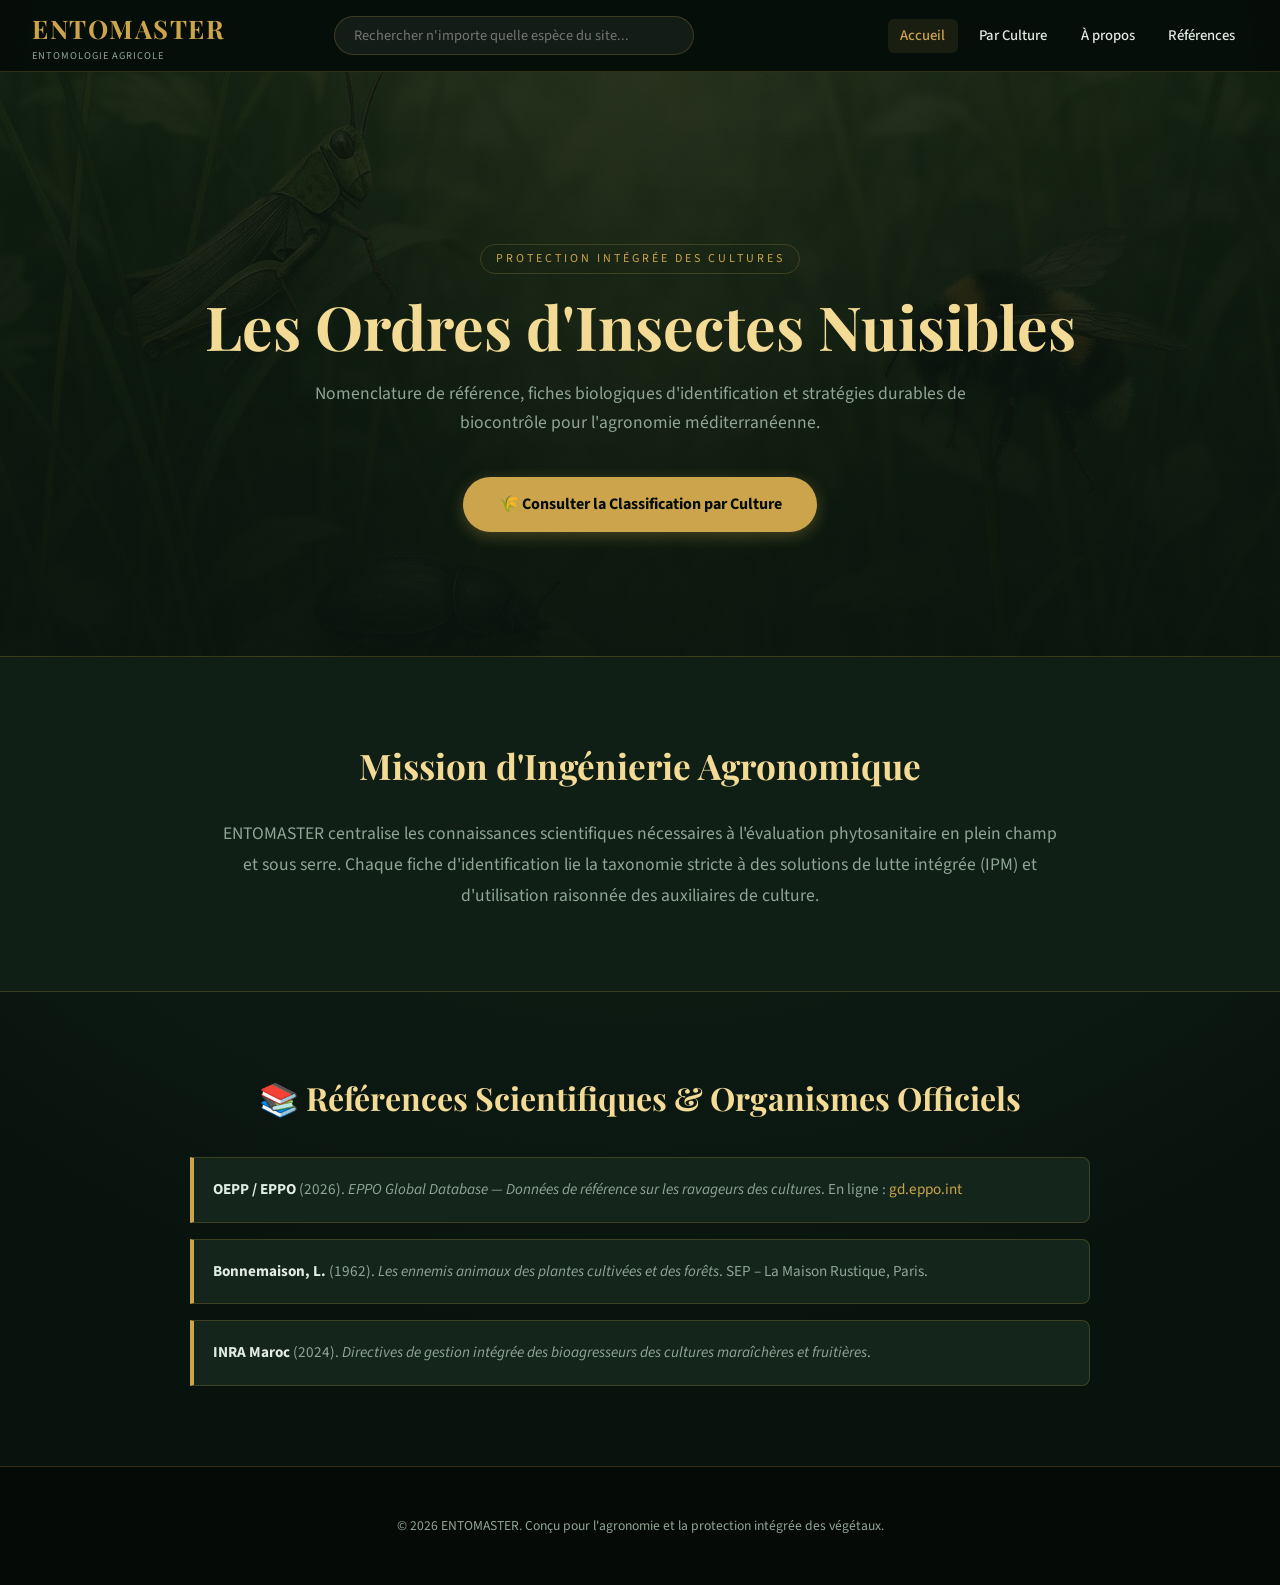
==== commit 9db84e90: "f" ====
--- a/index.html
+++ b/index.html
@@ -4,228 +4,73 @@
     <meta charset="UTF-8">
     <meta name="viewport" content="width=device-width, initial-scale=1.0">
     <title>ENTOMASTER – Référence Entomologique des Insectes Nuisibles aux Cultures</title>
-    <meta name="description" content="Base de données entomologique : 129 espèces d'insectes nuisibles aux cultures, classées par ordre taxonomique et par culture. Coléoptères, Lépidoptères, Diptères, Orthoptères...">
-    <meta name="keywords" content="entomologie, insectes nuisibles, cultures, ravageurs, coléoptères, lépidoptères, diptères, Maroc, Maghreb">
-    <meta name="author" content="ENTOMASTER">
-    <meta name="robots" content="index, follow">
-    <meta property="og:title" content="ENTOMASTER – Référence Entomologique">
-    <meta property="og:description" content="129 espèces d'insectes nuisibles classées par ordre et par culture.">
-    <meta property="og:type" content="website">
-    <script type="application/ld+json">{"@context":"https://schema.org","@type":"WebSite","name":"ENTOMASTER","description":"Référence entomologique agricole","inLanguage":"fr"}</script>
-    <link rel="stylesheet" href="style.css">
+    <link rel="stylesheet" href="./style.css">
     <link rel="preconnect" href="https://fonts.googleapis.com">
-    <link href="https://fonts.googleapis.com/css2?family=Playfair+Display:ital,wght@0,700;1,400&family=Crimson+Pro:ital,wght@0,400;0,600;1,400&display=swap" rel="stylesheet">
-    <script src="search_index.js"></script>
+    <link href="https://fonts.googleapis.com/css2?family=Playfair+Display:ital,wght@0,700;1,400&family=Source+Sans+3:wght@300;400;600&display=swap" rel="stylesheet">
+    <link rel="stylesheet" href="https://cdnjs.cloudflare.com/ajax/libs/font-awesome/6.0.0/css/all.min.css">
 </head>
 <body>
-
-<div class="top-banner" id="topBanner">
-    🔬 Nomenclature conforme au <strong>Catalogue of Life 2024</strong> &amp; <strong>EPPO Global Database</strong> — 129 espèces indexées
-    <button class="banner-close" onclick="document.getElementById('topBanner').style.display='none'" aria-label="Fermer">✕</button>
-</div>
-
-<header>
-    <nav class="navbar" role="navigation" aria-label="Navigation principale">
-        <div class="nav-brand">
-            <a href="index.html">
-                <span class="brand-name">ENTOMASTER</span>
-                <span class="brand-sub">Entomologie Agricole</span>
-            </a>
-        </div>
-
-        <div class="nav-search" role="search">
-            <div class="search-wrapper">
-                <svg class="search-icon" viewBox="0 0 20 20" fill="none" stroke="currentColor" stroke-width="2"><circle cx="9" cy="9" r="6"/><path d="m15 15 3 3"/></svg>
-                <input type="search" id="globalSearch" placeholder="Rechercher parmi 129 espèces…" autocomplete="off" spellcheck="false">
+    <header>
+        <nav class="navbar" role="navigation">
+            <div class="nav-brand">
+                <a href="index.html"><h1>ENTOMASTER</h1><span class="nav-tagline">Entomologie Agricole</span></a>
             </div>
-            <div id="searchDropdown" class="search-dropdown" role="listbox" aria-live="polite"></div>
-        </div>
-
-        <ul class="nav-menu" id="navMenu" role="menubar">
-            <li><a href="index.html" aria-current="page">Accueil</a></li>
-            <li class="has-dropdown">
-                <a href="#" id="orderDropBtn">Par Ordre ▾</a>
-                <ul class="dropdown-menu" role="menu">
-                    <li><a href="coleopteres/index.html">🪲 Coléoptères</a></li>
-                    <li><a href="lepidopteres/index.html">🦋 Lépidoptères</a></li>
-                    <li><a href="dipteres/index.html">🪰 Diptères</a></li>
-                    <li><a href="orthopteres/index.html">🦗 Orthoptères</a></li>
-                    <li><a href="thysanopteres/index.html">🔬 Thysanoptères</a></li>
-                    <li><a href="hemipteres/index.html">🐛 Hémiptères</a></li>
-                    <li><a href="hymenopteres/index.html">🐝 Hyménoptères</a></li>
-                </ul>
-            </li>
-            <li><a href="classification_par_culture.html">Par Culture</a></li>
-            <li><a href="#references">Références</a></li>
-        </ul>
-
-        <button class="hamburger" id="hamburger" aria-label="Menu" aria-expanded="false">
-            <span></span><span></span><span></span>
-        </button>
-    </nav>
-</header>
-
-<a href="#main" class="skip-link">Aller au contenu</a>
-
-<main id="main">
-    <section class="hero-section" aria-labelledby="hero-title">
-        <div class="hero-bg"></div>
-        <div class="hero-content">
-            <span class="hero-eyebrow">Base de données entomologique scientifique</span>
-            <h1 class="hero-title" id="hero-title">Les 7 Ordres d'Insectes<br>Nuisibles aux Cultures</h1>
-            <p class="hero-desc">Classification taxonomique rigoureuse · Photos haute résolution · Modèles 3D interactifs · 129 espèces documentées</p>
-
-            <div class="stats-row" aria-label="Statistiques">
-                <div class="stat"><span class="stat-n" data-to="7">0</span><span class="stat-l">Ordres</span></div>
-                <div class="stat"><span class="stat-n" data-to="129">0</span><span class="stat-l">Espèces</span></div>
-                <div class="stat"><span class="stat-n" data-to="30">0</span><span class="stat-l">Familles</span></div>
-                <div class="stat"><span class="stat-n" data-to="14">0</span><span class="stat-l">Cultures</span></div>
+            <div class="nav-search">
+                <input type="search" id="globalSearch" placeholder="Rechercher n'importe quelle espèce du site..." autocomplete="off">
+                <div id="searchResults" class="search-dropdown"></div>
             </div>
-
-            <div class="orders-grid" role="list">
-                <article class="order-card" data-href="coleopteres/index.html" role="listitem" tabindex="0">
-                    <div class="card-icon"><img src="icons/coleopteres_gold.png" alt="" aria-hidden="true"></div>
-                    <h3>Coléoptères</h3>
-                    <p class="card-families">Curculionidae · Chrysomelidae · Buprestidae</p>
-                    <span class="card-badge">45 espèces</span>
-                </article>
-                <article class="order-card" data-href="hemipteres/index.html" role="listitem" tabindex="0">
-                    <div class="card-icon"><img src="icons/hemipteres_gold.png" alt="" aria-hidden="true"></div>
-                    <h3>Hémiptères</h3>
-                    <p class="card-families">Pucerons · Aleurodes · Cochenilles</p>
-                    <span class="card-badge">~20 espèces</span>
-                </article>
-                <article class="order-card" data-href="lepidopteres/index.html" role="listitem" tabindex="0">
-                    <div class="card-icon"><img src="icons/lepidopteres_gold.png" alt="" aria-hidden="true"></div>
-                    <h3>Lépidoptères</h3>
-                    <p class="card-families">Noctuelles · Tordeuses · Teignes</p>
-                    <span class="card-badge">19 espèces</span>
-                </article>
-                <article class="order-card" data-href="dipteres/index.html" role="listitem" tabindex="0">
-                    <div class="card-icon"><img src="icons/dipteres_gold.png" alt="" aria-hidden="true"></div>
-                    <h3>Diptères</h3>
-                    <p class="card-families">Tephritidae · Cecidomyiidae · Agromyzidae</p>
-                    <span class="card-badge">14 espèces</span>
-                </article>
-                <article class="order-card" data-href="thysanopteres/index.html" role="listitem" tabindex="0">
-                    <div class="card-icon"><img src="icons/thysanopteres_gold.png" alt="" aria-hidden="true"></div>
-                    <h3>Thysanoptères</h3>
-                    <p class="card-families">Thripidae · Phlaeothripidae</p>
-                    <span class="card-badge">5 espèces</span>
-                </article>
-                <article class="order-card" data-href="hymenopteres/index.html" role="listitem" tabindex="0">
-                    <div class="card-icon"><img src="icons/hymenopteres_gold.png" alt="" aria-hidden="true"></div>
-                    <h3>Hyménoptères</h3>
-                    <p class="card-families">Tenthrèdes · Cynips · Formicidae</p>
-                    <span class="card-badge">~8 espèces</span>
-                </article>
-                <article class="order-card" data-href="orthopteres/index.html" role="listitem" tabindex="0">
-                    <div class="card-icon"><img src="icons/orthopteres_gold.png" alt="" aria-hidden="true"></div>
-                    <h3>Orthoptères</h3>
-                    <p class="card-families">Acrididae · Tettigoniidae · Gryllidae</p>
-                    <span class="card-badge">7 espèces</span>
-                </article>
-            </div>
-
-            <div class="culture-cta">
-                <div class="cta-text">
-                    <h2>Approche par type de culture</h2>
-                    <p>Maraîchage, arboriculture, grandes cultures — identifiez les ravageurs de votre culture directement.</p>
-                </div>
-                <a href="classification_par_culture.html" class="cta-btn">🌾 Classification par culture →</a>
-            </div>
-        </div>
-    </section>
-
-    <section id="about" class="info-section">
-        <div class="section-wrap">
-            <h2 class="section-title">Mission Scientifique</h2>
-            <p class="section-lead">ENTOMASTER est une ressource entomologique éducative fondée sur les grandes références scientifiques, avec un focus sur le contexte méditerranéen (Maroc, Maghreb, OEPP).</p>
-            <div class="approaches">
-                <div class="approach-card">
-                    <span class="appr-icon">🔬</span>
-                    <h3>Classification Taxonomique</h3>
-                    <p>Nomenclature complète Ordre → Famille → Genre → Espèce, conforme au Catalogue of Life 2024.</p>
-                    <a href="#main" class="appr-link">Explorer par ordre →</a>
-                </div>
-                <div class="approach-card">
-                    <span class="appr-icon">🌾</span>
-                    <h3>Approche Agronomique</h3>
-                    <p>Classification par culture hôte pour identification rapide sur le terrain par les agronomes.</p>
-                    <a href="classification_par_culture.html" class="appr-link">Explorer par culture →</a>
-                </div>
-                <div class="approach-card">
-                    <span class="appr-icon">🗺️</span>
-                    <h3>Contexte Méditerranéen</h3>
-                    <p>Données adaptées aux ravageurs présents en zone méditerranéenne avec références INRA et OEPP.</p>
-                    <a href="#references" class="appr-link">Voir les références →</a>
+            <ul class="nav-menu" id="navMenu">
+                <li><a href="index.html" class="active">Accueil</a></li>
+                <li><a href="classification_par_culture.html">Par Culture</a></li>
+                <li><a href="#about">À propos</a></li>
+                <li><a href="#references">Références</a></li>
+            </ul>
+            <button class="hamburger" id="hamburger" aria-label="Menu principal"><span></span><span></span><span></span></button>
+        </nav>
+    </header>
+    <main>
+        <section class="hero-section" style="background: linear-gradient(rgba(9,19,14,0.76), rgba(9,19,14,0.93)), url('background.webp') center/cover no-repeat; min-height: 65vh; display: flex; align-items: center;">
+            <div class="section-inner">
+                <p class="hero-eyebrow">Protection intégrée des cultures</p>
+                <h1 class="hero-title">Les Ordres d'Insectes Nuisibles</h1>
+                <p class="hero-description">Nomenclature de référence, fiches biologiques d'identification et stratégies durables de biocontrôle pour l'agronomie méditerranéenne.</p>
+                <div style="margin-top: 2.5rem;">
+                    <a href="classification_par_culture.html" style="display: inline-block; background: var(--color-gold); color: #060d09; padding: 0.9rem 2.2rem; border-radius: 50px; font-weight: 700; text-decoration: none; box-shadow: 0 4px 15px rgba(204,164,76,0.3); transition: var(--transition);">
+                        🌾 Consulter la Classification par Culture
+                    </a>
                 </div>
             </div>
-        </div>
-    </section>
-
-    <section id="references" class="refs-section">
-        <div class="section-wrap">
-            <h2 class="section-title">📚 Références Scientifiques</h2>
-            <p class="section-lead">Le contenu d'ENTOMASTER repose sur les publications académiques et bases de données suivantes :</p>
-            <ul class="refs-list">
-                <li><strong>Bonnemaison, L.</strong> (1962). <em>Les ennemis animaux des plantes cultivées et des forêts</em>. SEP – La Maison Rustique, Paris.</li>
-                <li><strong>Delvare, G. &amp; Aberlenc, H.-P.</strong> (1989). <em>Les insectes d'Afrique et d'Amérique tropicale</em>. CIRAD, Montpellier.</li>
-                <li><strong>OEPP/EPPO</strong> (2024). <em>EPPO Global Database</em>. <a href="https://gd.eppo.int" target="_blank" rel="noopener">gd.eppo.int</a></li>
-                <li><strong>Catalogue of Life</strong> (2024). <em>COL Checklist</em>. <a href="https://www.catalogueoflife.org" target="_blank" rel="noopener">catalogueoflife.org</a></li>
-                <li><strong>Entomological Society of America</strong> (2024). <em>Common Names of Insects Database</em>. <a href="https://www.entsoc.org" target="_blank" rel="noopener">entsoc.org</a></li>
-                <li><strong>Vayssière, P.</strong> (1919–1920). Les insectes nuisibles aux cultures du Maroc. <em>Bull. Soc. ent. France</em>. <a href="https://doi.org/10.3406/bsef.1919.26513" target="_blank" rel="noopener">DOI</a></li>
-                <li><strong>INRA Maroc</strong> (2024). <em>Ravageurs des cultures</em>. <a href="https://www.inra.org.ma" target="_blank" rel="noopener">inra.org.ma</a></li>
-            </ul>
-            <p class="ref-warning">⚠️ Site éducatif non commercial. Pour usage académique, consultez directement les sources primaires.</p>
-        </div>
-    </section>
-</main>
-
-<!-- Modal de détail espèce (recherche globale) -->
-<div id="speciesModal" class="species-modal" role="dialog" aria-modal="true" aria-labelledby="modalTitle" hidden>
-    <div class="modal-overlay" id="modalOverlay"></div>
-    <div class="modal-panel">
-        <button class="modal-close" id="modalClose" aria-label="Fermer">✕</button>
-        <div class="modal-body" id="modalBody"></div>
-    </div>
-</div>
-
-<footer id="contact" role="contentinfo">
-    <div class="footer-inner">
-        <div class="footer-cols">
-            <div class="fc">
-                <h4>ENTOMASTER</h4>
-                <p>Base de données entomologique éducative — insectes nuisibles aux cultures agricoles méditerranéennes.</p>
+        </section>
+        <section id="about" style="padding: 5rem 2rem; background: var(--color-bg-2); border-bottom: 1px solid var(--color-border);">
+            <div class="section-inner" style="max-width: 850px; text-align: center;">
+                <h2 style="font-family: var(--font-display); color: var(--color-gold-light); font-size: 2.2rem; margin-bottom: 1.5rem;">Mission d'Ingénierie Agronomique</h2>
+                <p style="color: var(--color-text-muted); font-size: 1.1rem; line-height: 1.75;">
+                    ENTOMASTER centralise les connaissances scientifiques nécessaires à l'évaluation phytosanitaire en plein champ et sous serre.
+                    Chaque fiche d'identification lie la taxonomie stricte à des solutions de lutte intégrée (IPM) et d'utilisation raisonnée des auxiliaires de culture.
+                </p>
             </div>
-            <div class="fc">
-                <h4>Navigation</h4>
-                <ul>
-                    <li><a href="index.html">Accueil</a></li>
-                    <li><a href="classification_par_culture.html">Par culture</a></li>
-                    <li><a href="coleopteres/index.html">Coléoptères</a></li>
-                    <li><a href="lepidopteres/index.html">Lépidoptères</a></li>
-                    <li><a href="dipteres/index.html">Diptères</a></li>
+        </section>
+        <section id="references" style="padding: 5rem 2rem;">
+            <div class="section-inner" style="max-width: 900px;">
+                <h2 style="font-family: var(--font-display); color: var(--color-gold-light); font-size: 2rem; margin-bottom: 2rem; text-align: center;">📚 Références Scientifiques & Organismes Officiels</h2>
+                <ul style="list-style: none; display: flex; flex-direction: column; gap: 1rem;">
+                    <li style="background: var(--color-surface); border: 1px solid var(--color-border); border-left: 4px solid var(--color-gold); padding: 1.2rem; border-radius: 0 8px 8px 0; color: var(--color-text-muted); font-size: 0.95rem;">
+                        <strong style="color: var(--color-text);">OEPP / EPPO</strong> (2026). <em>EPPO Global Database — Données de référence sur les ravageurs des cultures</em>. En ligne : <a href="https://gd.eppo.int" target="_blank" style="color: var(--color-gold); text-decoration: none;">gd.eppo.int</a>
+                    </li>
+                    <li style="background: var(--color-surface); border: 1px solid var(--color-border); border-left: 4px solid var(--color-gold); padding: 1.2rem; border-radius: 0 8px 8px 0; color: var(--color-text-muted); font-size: 0.95rem;">
+                        <strong style="color: var(--color-text);">Bonnemaison, L.</strong> (1962). <em>Les ennemis animaux des plantes cultivées et des forêts</em>. SEP – La Maison Rustique, Paris.
+                    </li>
+                    <li style="background: var(--color-surface); border: 1px solid var(--color-border); border-left: 4px solid var(--color-gold); padding: 1.2rem; border-radius: 0 8px 8px 0; color: var(--color-text-muted); font-size: 0.95rem;">
+                        <strong style="color: var(--color-text);">INRA Maroc</strong> (2024). <em>Directives de gestion intégrée des bioagresseurs des cultures maraîchères et fruitières</em>.
+                    </li>
                 </ul>
             </div>
-            <div class="fc">
-                <h4>Ressources</h4>
-                <ul>
-                    <li><a href="https://gd.eppo.int" target="_blank" rel="noopener">EPPO Global Database</a></li>
-                    <li><a href="https://www.catalogueoflife.org" target="_blank" rel="noopener">Catalogue of Life</a></li>
-                    <li><a href="https://www.entsoc.org" target="_blank" rel="noopener">ESA Common Names</a></li>
-                    <li><a href="https://www.inra.org.ma" target="_blank" rel="noopener">INRA Maroc</a></li>
-                </ul>
-            </div>
-        </div>
-        <div class="footer-bottom">
-            <p>&copy; 2025 ENTOMASTER — Site éducatif non commercial | Nomenclature : <a href="https://www.catalogueoflife.org" target="_blank" rel="noopener">Catalogue of Life 2024</a></p>
-        </div>
+        </section>
+    </main>
+    <div id="species-modal" class="modal">
+        <div class="modal-content"><button class="modal-close" id="modal-close">&times;</button><div class="modal-body" id="modal-body"></div></div>
     </div>
-</footer>
-
-<button id="backToTop" aria-label="Haut de page">▲</button>
-
-<script src="script.js"></script>
+    <footer><div class="footer-bottom"><p>&copy; 2026 ENTOMASTER. Conçu pour l'agronomie et la protection intégrée des végétaux.</p></div></footer>
+    <script src="./classification_data.js"></script><script src="./script.js"></script>
 </body>
 </html>
--- a/style.css
+++ b/style.css
@@ -1,323 +1,85 @@
-/* ================================================================
-   ENTOMASTER — Feuille de style unifiée v2
-   Thème : naturaliste sombre · or & vert forêt profond
-   ================================================================ */
-
-/* ---------- Variables ---------- */
+/* ENTOMASTER – style.css - Thème Sombre Scientifique Nature */
 :root {
-    --bg:         #0b1710;
-    --bg2:        #111d15;
-    --bg3:        #162219;
-    --surface:    rgba(20,42,25,0.93);
-    --surface2:   rgba(30,58,35,0.9);
-    --gold:       #c8a54a;
-    --gold-l:     #e6ca7a;
-    --gold-d:     #a0832e;
-    --green:      #4a8c5e;
-    --green-l:    #6bb880;
-    --text:       #d4e6d8;
-    --text-m:     #88aa90;
-    --text-d:     rgba(136,170,144,0.55);
-    --border:     rgba(200,165,74,0.18);
-    --border2:    rgba(200,165,74,0.32);
-    --shadow:     0 12px 45px rgba(0,0,0,0.55);
-    --shadow-gold:0 0 25px rgba(200,165,74,0.12);
-    --r:          12px;
-    --r-sm:       8px;
-    --ease:       cubic-bezier(.4,0,.2,1);
-    --t:          0.28s;
-    --max:        1200px;
-    --nav-h:      68px;
-    --font-d:     'Playfair Display', Georgia, serif;
-    --font-b:     'Crimson Pro', Georgia, serif;
+    --color-bg: #09130e; --color-bg-2: #101f16;
+    --color-surface: rgba(22, 40, 29, 0.93); --color-surface-light: rgba(33, 61, 44, 0.9);
+    --color-gold: #cca44c; --color-gold-light: #f3da95;
+    --color-text: #e0ece3; --color-text-muted: #8fa696; --color-accent: #4fa869;
+    --color-border: rgba(204, 164, 76, 0.22);
+    --font-display: 'Playfair Display', Georgia, serif;
+    --font-body: 'Source Sans 3', 'Segoe UI', system-ui, sans-serif;
+    --radius: 12px; --shadow: 0 10px 35px rgba(0, 0, 0, 0.55); --shadow-gold: 0 0 22px rgba(204, 164, 76, 0.18);
+    --transition: 0.3s cubic-bezier(0.4, 0, 0.2, 1);
+    --max-width: 1200px; --navbar-h: 72px;
 }
-
-/* ---------- Reset ---------- */
-*,*::before,*::after{box-sizing:border-box;margin:0;padding:0}
-html{scroll-behavior:smooth;font-size:16px;-webkit-text-size-adjust:100%}
-body{font-family:var(--font-b);background:var(--bg);color:var(--text);line-height:1.7;overflow-x:hidden;min-height:100vh;
-    background-image:radial-gradient(ellipse at 15% 25%,rgba(42,95,55,.2) 0%,transparent 60%),
-    radial-gradient(ellipse at 85% 75%,rgba(10,30,15,.4) 0%,transparent 60%)}
-a{color:var(--gold);text-decoration:none;transition:color var(--t)}
-a:hover{color:var(--gold-l)}
-img{max-width:100%;display:block}
-ul{list-style:none}
-button{font-family:var(--font-b);cursor:pointer}
-:focus-visible{outline:2px solid var(--gold);outline-offset:3px;border-radius:4px}
-.skip-link{position:absolute;top:-60px;left:1rem;background:var(--gold);color:#000;padding:.5rem 1rem;border-radius:0 0 8px 8px;font-weight:700;z-index:9999;transition:top .2s}
-.skip-link:focus{top:0}
-
-/* ---------- Top Banner ---------- */
-.top-banner{background:linear-gradient(90deg,var(--bg2),#1c3520,var(--bg2));border-bottom:1px solid var(--border);padding:.45rem 2rem;text-align:center;font-size:.82rem;color:var(--text-m);display:flex;justify-content:center;align-items:center;gap:1rem}
-.top-banner strong{color:var(--gold)}
-.banner-close{background:none;border:none;color:var(--text-m);font-size:.9rem;padding:0 .25rem;line-height:1;transition:color var(--t)}
-.banner-close:hover{color:var(--text)}
-
-/* ---------- Navbar ---------- */
-.navbar{position:sticky;top:0;z-index:1000;display:flex;align-items:center;gap:1.5rem;padding:0 2rem;height:var(--nav-h);background:rgba(7,14,9,.96);backdrop-filter:blur(18px);-webkit-backdrop-filter:blur(18px);border-bottom:1px solid var(--border);transition:transform var(--t) var(--ease)}
-.navbar.hidden{transform:translateY(-100%)}
-.nav-brand a{display:flex;flex-direction:column;line-height:1.1}
-.brand-name{font-family:var(--font-d);font-size:1.75rem;color:var(--gold);letter-spacing:2px;font-weight:700}
-.brand-sub{font-size:.67rem;color:var(--text-d);letter-spacing:2px;text-transform:uppercase}
-
-/* Search in navbar */
-.nav-search{position:relative;flex:1;max-width:380px;margin:0 auto}
-.search-wrapper{display:flex;align-items:center;gap:.6rem;background:rgba(255,255,255,.06);border:1px solid var(--border);border-radius:50px;padding:.45rem 1rem;transition:border-color var(--t),background var(--t)}
-.search-wrapper:focus-within{border-color:var(--gold);background:rgba(255,255,255,.09)}
-.search-icon{width:16px;height:16px;color:var(--text-m);flex-shrink:0}
-.search-wrapper input{flex:1;background:none;border:none;color:var(--text);font-family:var(--font-b);font-size:.95rem;outline:none}
-.search-wrapper input::placeholder{color:var(--text-m)}
-.search-dropdown{position:absolute;top:calc(100% + 6px);left:0;right:0;background:#111d15;border:1px solid var(--border);border-radius:var(--r);box-shadow:var(--shadow);max-height:360px;overflow-y:auto;display:none;z-index:200;scrollbar-width:thin;scrollbar-color:var(--border) transparent}
-.search-dropdown.open{display:block}
-.sd-item{padding:.65rem 1rem;cursor:pointer;border-bottom:1px solid rgba(255,255,255,.04);transition:background .15s;display:flex;flex-direction:column;gap:.15rem}
-.sd-item:hover,.sd-item.active{background:rgba(200,165,74,.1)}
-.sd-item strong{font-size:.9rem;color:var(--text);font-style:italic}
-.sd-item small{font-size:.75rem;color:var(--text-m)}
-.sd-order{font-size:.7rem;color:var(--green-l);background:rgba(74,140,94,.1);border:1px solid rgba(74,140,94,.2);padding:.1rem .45rem;border-radius:50px;width:fit-content}
-.sd-empty{padding:.75rem 1rem;color:var(--text-m);font-size:.88rem;font-style:italic}
-
-/* Nav menu */
-.nav-menu{display:flex;align-items:center;gap:.15rem;flex-shrink:0}
-.nav-menu>li>a{color:var(--text-m);font-size:.92rem;padding:.38rem .75rem;border-radius:var(--r-sm);transition:all var(--t);font-family:var(--font-b);white-space:nowrap}
-.nav-menu>li>a:hover,.nav-menu>li>a[aria-current="page"]{color:var(--gold);background:rgba(200,165,74,.08)}
-
-/* Dropdown */
-.has-dropdown{position:relative}
-.dropdown-menu{display:none;position:absolute;top:calc(100% + 8px);right:0;background:#111d15;border:1px solid var(--border);border-radius:var(--r);min-width:210px;box-shadow:var(--shadow);z-index:201}
-.has-dropdown:hover .dropdown-menu,.has-dropdown:focus-within .dropdown-menu{display:block}
-.dropdown-menu li a{display:block;padding:.55rem 1rem;font-size:.88rem;color:var(--text-m);border-bottom:1px solid rgba(255,255,255,.04);transition:all var(--t)}
-.dropdown-menu li a:hover{color:var(--gold-l);background:rgba(200,165,74,.08)}
-.dropdown-menu li:last-child a{border-bottom:none}
-
-/* Hamburger */
-.hamburger{display:none;flex-direction:column;gap:5px;background:none;border:none;padding:4px;margin-left:auto}
-.hamburger span{width:24px;height:2px;background:var(--text-m);border-radius:2px;transition:var(--t) var(--ease)}
-.hamburger.active span:nth-child(1){transform:rotate(45deg) translate(5px,5px)}
-.hamburger.active span:nth-child(2){opacity:0;transform:scaleX(0)}
-.hamburger.active span:nth-child(3){transform:rotate(-45deg) translate(5px,-5px)}
-
-/* ---------- Hero ---------- */
-.hero-section{position:relative;min-height:100vh;display:flex;align-items:center;justify-content:center;padding:6rem 2rem 4rem;overflow:hidden}
-.hero-bg{position:absolute;inset:0;background:url("background.webp") center/cover no-repeat;z-index:0}
-.hero-bg::after{content:'';position:absolute;inset:0;background:linear-gradient(160deg,rgba(5,12,7,.82) 0%,rgba(10,22,12,.72) 50%,rgba(5,12,7,.88) 100%)}
-.hero-content{position:relative;z-index:1;max-width:var(--max);width:100%;text-align:center}
-.hero-eyebrow{display:inline-block;font-size:.75rem;letter-spacing:3px;text-transform:uppercase;color:var(--gold);border:1px solid var(--border2);padding:.3rem 1rem;border-radius:50px;margin-bottom:1.4rem;opacity:0;animation:fadeUp .6s var(--ease) .1s forwards}
-.hero-title{font-family:var(--font-d);font-size:clamp(2rem,5vw,4rem);color:var(--gold-l);text-shadow:0 2px 30px rgba(200,165,74,.25);line-height:1.18;margin-bottom:1.1rem;opacity:0;animation:fadeUp .7s var(--ease) .3s forwards}
-.hero-desc{font-size:1.05rem;color:var(--text-m);max-width:680px;margin:0 auto 2.5rem;opacity:0;animation:fadeUp .7s var(--ease) .5s forwards}
-
-/* Stats */
-.stats-row{display:flex;justify-content:center;gap:1.5rem;flex-wrap:wrap;margin-bottom:2.8rem;opacity:0;animation:fadeUp .7s var(--ease) .7s forwards}
-.stat{background:rgba(200,165,74,.07);border:1px solid var(--border);border-radius:var(--r);padding:.75rem 1.5rem;text-align:center}
-.stat-n{display:block;font-family:var(--font-d);font-size:2rem;color:var(--gold);line-height:1}
-.stat-l{display:block;font-size:.72rem;color:var(--text-m);text-transform:uppercase;letter-spacing:1px;margin-top:.2rem}
-
-/* Orders Grid */
-.orders-grid{display:grid;grid-template-columns:repeat(4,1fr);gap:1.1rem;margin-bottom:2.5rem;opacity:0;animation:fadeUp .8s var(--ease) .9s forwards}
-/* 7 cards: 4 + 3 centred */
-.orders-grid .order-card:nth-child(5){grid-column:1}
-.orders-grid .order-card:nth-child(6){grid-column:2}
-.orders-grid .order-card:nth-child(7){grid-column:3}
-.order-card{background:var(--surface);border:1px solid var(--border);border-radius:var(--r);padding:1.4rem 1rem;text-align:center;cursor:pointer;transition:transform var(--t) var(--ease),box-shadow var(--t),border-color var(--t);display:flex;flex-direction:column;align-items:center;gap:.45rem;user-select:none}
-.order-card:hover,.order-card:focus{transform:translateY(-7px);border-color:var(--gold);box-shadow:var(--shadow),var(--shadow-gold);outline:none}
-.card-icon img{width:66px;height:66px;object-fit:contain;filter:drop-shadow(0 2px 8px rgba(200,165,74,.3));transition:transform .35s var(--ease)}
-.order-card:hover .card-icon img{transform:scale(1.12) rotate(-3deg)}
-.order-card h3{font-family:var(--font-d);font-size:1.05rem;color:var(--gold-l)}
-.card-families{font-size:.7rem;color:var(--text-m);font-style:italic;line-height:1.3}
-.card-badge{font-size:.68rem;color:var(--green-l);background:rgba(74,140,94,.1);border:1px solid rgba(74,140,94,.2);padding:.15rem .55rem;border-radius:50px;margin-top:.2rem}
-
-/* Culture CTA */
-.culture-cta{display:flex;align-items:center;justify-content:space-between;gap:2rem;background:var(--surface);border:1px solid var(--border);border-radius:var(--r);padding:2rem 2.5rem;max-width:820px;margin:0 auto;opacity:0;animation:fadeUp .7s var(--ease) 1.1s forwards;flex-wrap:wrap}
-.cta-text h2{font-family:var(--font-d);font-size:1.4rem;color:var(--gold-l);margin-bottom:.4rem}
-.cta-text p{font-size:.9rem;color:var(--text-m)}
-.cta-btn{background:linear-gradient(135deg,var(--gold) 0%,var(--gold-d) 100%);color:#080f0a;padding:.8rem 1.8rem;border-radius:50px;font-weight:700;font-size:.95rem;white-space:nowrap;transition:all var(--t);box-shadow:0 4px 18px rgba(200,165,74,.22);flex-shrink:0}
-.cta-btn:hover{transform:translateY(-2px);box-shadow:0 8px 25px rgba(200,165,74,.35);color:#080f0a}
-
-/* ---------- Info Section ---------- */
-.info-section{padding:5rem 2rem;background:var(--bg2);border-top:1px solid var(--border)}
-.section-wrap{max-width:var(--max);margin:0 auto}
-.section-title{font-family:var(--font-d);font-size:2rem;color:var(--gold-l);text-align:center;margin-bottom:.8rem}
-.section-lead{color:var(--text-m);text-align:center;max-width:700px;margin:0 auto 2.5rem;font-size:1rem}
-.approaches{display:flex;gap:1.5rem;flex-wrap:wrap;justify-content:center}
-.approach-card{background:var(--surface);border:1px solid var(--border);border-radius:var(--r);padding:2rem;flex:1;min-width:230px;max-width:320px;text-align:center;transition:transform var(--t),box-shadow var(--t)}
-.approach-card:hover{transform:translateY(-5px);box-shadow:var(--shadow)}
-.appr-icon{font-size:2rem;display:block;margin-bottom:.8rem}
-.approach-card h3{font-family:var(--font-d);color:var(--gold-l);font-size:1.1rem;margin-bottom:.65rem}
-.approach-card p{font-size:.88rem;color:var(--text-m);margin-bottom:1rem}
-.appr-link{font-size:.85rem;font-weight:600;color:var(--gold);border:1px solid var(--border2);padding:.35rem .9rem;border-radius:50px;transition:all var(--t)}
-.appr-link:hover{background:rgba(200,165,74,.1);border-color:var(--gold)}
-
-/* ---------- References Section ---------- */
-.refs-section{padding:5rem 2rem;background:var(--bg)}
-.refs-list{display:flex;flex-direction:column;gap:.7rem;margin-bottom:1.5rem}
-.refs-list li{background:var(--surface);border:1px solid var(--border);border-left:3px solid var(--gold);border-radius:0 var(--r-sm) var(--r-sm) 0;padding:.85rem 1.2rem;font-size:.88rem;color:var(--text-m);line-height:1.6}
-.refs-list strong{color:var(--text)}
-.ref-warning{font-size:.82rem;color:var(--text-d);background:rgba(200,165,74,.05);border:1px solid var(--border);border-radius:var(--r);padding:1rem;text-align:center}
-
-/* ---------- Species Modal (global search) ---------- */
-.species-modal{position:fixed;inset:0;z-index:2000;display:flex;align-items:center;justify-content:center;padding:1rem}
-.species-modal[hidden]{display:none}
-.modal-overlay{position:absolute;inset:0;background:rgba(0,0,0,.72);backdrop-filter:blur(4px);cursor:pointer}
-.modal-panel{position:relative;background:var(--bg3);border:1px solid var(--border2);border-radius:16px;box-shadow:0 24px 80px rgba(0,0,0,.7),0 0 40px rgba(200,165,74,.08);max-width:680px;width:100%;max-height:88vh;overflow-y:auto;z-index:1;animation:modalIn .25s var(--ease)}
-@keyframes modalIn{from{opacity:0;transform:scale(.94) translateY(20px)}to{opacity:1;transform:none}}
-.modal-close{position:sticky;top:.8rem;left:calc(100% - 3rem);display:flex;align-items:center;justify-content:center;width:36px;height:36px;background:rgba(255,255,255,.07);border:1px solid var(--border);border-radius:50%;color:var(--text-m);font-size:1rem;z-index:2;margin:0 0 -2.4rem auto;transition:all var(--t)}
-.modal-close:hover{background:rgba(200,165,74,.15);color:var(--gold)}
-.modal-body{padding:2rem}
-
-/* Modal content styles */
-.modal-header{margin-bottom:1.5rem;padding-bottom:1.2rem;border-bottom:1px solid var(--border)}
-.modal-order-tag{display:inline-block;font-size:.72rem;letter-spacing:1.5px;text-transform:uppercase;color:var(--green-l);background:rgba(74,140,94,.1);border:1px solid rgba(74,140,94,.25);padding:.2rem .7rem;border-radius:50px;margin-bottom:.75rem}
-.modal-title{font-family:var(--font-d);font-size:1.75rem;font-style:italic;color:var(--gold-l);line-height:1.2;margin-bottom:.3rem}
-.modal-author{font-size:.85rem;color:var(--text-m)}
-.modal-common{font-size:1rem;color:var(--text);font-weight:600;margin-top:.4rem}
-.modal-img{width:100%;max-height:280px;object-fit:cover;border-radius:var(--r-sm);margin-bottom:1.5rem;border:1px solid var(--border)}
-.modal-grid{display:grid;grid-template-columns:1fr 1fr;gap:.8rem;margin-bottom:1.5rem}
-.modal-field{background:var(--surface);border:1px solid var(--border);border-radius:var(--r-sm);padding:.75rem 1rem}
-.modal-field-label{font-size:.68rem;text-transform:uppercase;letter-spacing:1px;color:var(--text-d);margin-bottom:.25rem}
-.modal-field-value{font-size:.9rem;color:var(--text)}
-.modal-desc{font-size:.92rem;color:var(--text-m);line-height:1.65;background:var(--surface);border:1px solid var(--border);border-radius:var(--r-sm);padding:1rem}
-.modal-footer{margin-top:1.2rem;padding-top:1rem;border-top:1px solid var(--border);display:flex;gap:.75rem;flex-wrap:wrap}
-.modal-link{display:inline-flex;align-items:center;gap:.4rem;font-size:.85rem;color:var(--gold);border:1px solid var(--border2);padding:.4rem 1rem;border-radius:50px;transition:all var(--t)}
-.modal-link:hover{background:rgba(200,165,74,.1)}
-
-/* ---------- Footer ---------- */
-footer{background:rgba(4,9,5,.98);border-top:1px solid var(--border);padding:3rem 2rem 2rem}
-.footer-inner{max-width:var(--max);margin:0 auto}
-.footer-cols{display:grid;grid-template-columns:2fr 1fr 1fr;gap:2rem;margin-bottom:2rem}
-.fc h4{font-family:var(--font-d);color:var(--gold);margin-bottom:.75rem;font-size:.95rem}
-.fc p,.fc ul{font-size:.84rem;color:var(--text-m)}
-.fc ul{display:flex;flex-direction:column;gap:.35rem}
-.fc a{color:var(--text-m);transition:color var(--t)}
-.fc a:hover{color:var(--gold)}
-.footer-bottom{border-top:1px solid var(--border);padding-top:1.25rem;text-align:center;font-size:.78rem;color:rgba(136,170,144,.5);display:flex;flex-direction:column;gap:.25rem}
-
-/* Back to top */
-#backToTop{position:fixed;bottom:2rem;right:2rem;width:42px;height:42px;background:var(--gold);color:#080f0a;border:none;border-radius:50%;font-size:1rem;font-weight:700;opacity:0;pointer-events:none;transition:opacity .3s,transform .3s;box-shadow:0 4px 16px rgba(200,165,74,.35);z-index:900}
-#backToTop.show{opacity:1;pointer-events:auto}
-#backToTop:hover{transform:scale(1.12)}
-
-/* ---------- Shared page styles (sub-pages) ---------- */
-.page-top-nav{position:sticky;top:0;z-index:100;display:flex;align-items:center;justify-content:space-between;flex-wrap:wrap;gap:.5rem;padding:.65rem 2rem;background:rgba(6,12,8,.96);backdrop-filter:blur(14px);border-bottom:1px solid var(--border)}
-.back-link{color:var(--gold);font-weight:600;font-size:.88rem;display:flex;align-items:center;gap:.35rem;transition:color var(--t)}
-.back-link:hover{color:var(--gold-l)}
-.order-switcher{display:flex;gap:.25rem;flex-wrap:wrap}
-.order-switcher a{color:var(--text-m);font-size:.8rem;padding:.28rem .65rem;border-radius:50px;border:1px solid transparent;transition:all var(--t)}
-.order-switcher a:hover{color:var(--gold);border-color:var(--border)}
-.breadcrumb-nav{background:var(--bg2);border-bottom:1px solid rgba(200,165,74,.07);padding:.4rem 2rem}
-.breadcrumb{display:flex;gap:.4rem;font-size:.78rem;color:var(--text-m)}
-.breadcrumb li+li::before{content:'›';margin-right:.4rem;color:var(--text-d)}
-.breadcrumb a{color:var(--gold)}
-.breadcrumb [aria-current="page"]{color:var(--text)}
-
-/* Page header block */
-.page-header{text-align:center;margin-bottom:2.5rem;background:var(--surface);border:1px solid var(--border);padding:2.5rem 2rem 2rem;border-radius:var(--r);box-shadow:var(--shadow)}
-.page-order-label{font-size:.72rem;letter-spacing:2px;text-transform:uppercase;color:var(--text-d);margin-bottom:.4rem}
-.page-order-label strong{color:var(--gold)}
-.page-title{font-family:var(--font-d);font-size:clamp(1.8rem,4vw,3rem);color:var(--gold-l);margin-bottom:.4rem}
-.page-subtitle{font-size:1rem;color:var(--text-m);margin-bottom:.25rem}
-.taxo-pills{display:flex;flex-wrap:wrap;justify-content:center;gap:.4rem;margin-top:1.2rem}
-.taxo-pill{font-size:.72rem;font-style:italic;color:var(--text-m);background:rgba(200,165,74,.07);border:1px solid var(--border);padding:.2rem .65rem;border-radius:50px}
-
-/* Filter bar */
-.filter-bar{display:flex;align-items:center;gap:1rem;flex-wrap:wrap;margin-bottom:2rem;background:var(--surface);border:1px solid var(--border);border-radius:var(--r);padding:.9rem 1.4rem}
-.filter-bar input,.filter-bar select{background:rgba(255,255,255,.06);border:1px solid var(--border);border-radius:50px;color:var(--text);font-family:var(--font-b);font-size:.88rem;padding:.45rem 1rem;transition:border-color var(--t)}
-.filter-bar input{flex:1;min-width:180px}
-.filter-bar input:focus,.filter-bar select:focus{border-color:var(--gold);outline:none;background:rgba(255,255,255,.09)}
-.filter-bar input::placeholder{color:var(--text-m)}
-.filter-bar select option{background:#111d15;color:var(--text)}
-.filter-count{font-size:.8rem;color:var(--text-m);white-space:nowrap;margin-left:auto}
-
-/* 3D model block */
-.model-block{background:var(--surface);border:1px solid var(--border);border-radius:var(--r);padding:2rem;margin-bottom:3rem;box-shadow:var(--shadow)}
-.model-block h2{font-family:var(--font-d);font-size:1.3rem;color:var(--gold-l);text-align:center;margin-bottom:1rem}
-.model-viewer-wrap{width:100%;height:420px;border-radius:var(--r-sm);overflow:hidden;background:#0a1510;border:1px solid var(--border)}
-.model-caption{text-align:center;margin-top:.65rem;font-size:.82rem;color:var(--text-m);font-style:italic}
-.model-note{margin-top:1rem;padding:.9rem 1.1rem;background:rgba(200,165,74,.05);border-left:3px solid var(--gold);border-radius:0 var(--r-sm) var(--r-sm) 0;font-size:.84rem;color:var(--text-m);line-height:1.55}
-.model-note strong{color:var(--text)}
-
-/* Family section */
-.family-section{margin-bottom:3rem}
-.family-hdr{display:flex;align-items:baseline;gap:.75rem;margin-bottom:1.2rem;padding-bottom:.5rem;border-bottom:1px solid var(--border)}
-.family-hdr h2{font-family:var(--font-d);font-size:1.3rem;color:var(--gold-l)}
-.family-count{font-size:.75rem;color:var(--text-m);background:rgba(200,165,74,.07);border:1px solid var(--border);padding:.15rem .55rem;border-radius:50px}
-
-/* Species grid */
-.sp-grid{display:grid;grid-template-columns:repeat(auto-fill,minmax(230px,1fr));gap:1.1rem}
-.sp-card{background:var(--surface);border:1px solid var(--border);border-radius:var(--r);overflow:hidden;cursor:pointer;transition:transform var(--t) var(--ease),box-shadow var(--t),border-color var(--t);display:flex;flex-direction:column;position:relative}
-.sp-card:hover{transform:translateY(-5px);border-color:var(--gold);box-shadow:var(--shadow),0 0 20px rgba(200,165,74,.08)}
-.sp-img{aspect-ratio:4/3;overflow:hidden;background:#0a1510;position:relative}
-.sp-img img{width:100%;height:100%;object-fit:cover;transition:transform .4s var(--ease);display:block}
-.sp-card:hover .sp-img img{transform:scale(1.07)}
-.sp-img-badge{position:absolute;bottom:5px;left:5px;font-size:.65rem;color:var(--gold);background:rgba(0,0,0,.65);padding:.15rem .45rem;border-radius:4px;font-style:italic;backdrop-filter:blur(4px)}
-.sp-body{padding:.9rem .95rem;flex:1;display:flex;flex-direction:column;gap:.22rem}
-.sp-name{font-family:var(--font-d);font-style:italic;font-size:.92rem;color:var(--text);font-weight:700;line-height:1.25}
-.sp-author{font-size:.68rem;color:var(--text-d)}
-.sp-common{font-size:.8rem;color:var(--gold-l);font-weight:600}
-.sp-family{font-size:.72rem;color:var(--text-m);font-style:italic}
-.sp-host{font-size:.72rem;color:var(--green-l);margin-top:auto;padding-top:.3rem}
-.sp-size{font-size:.68rem;color:var(--text-d)}
-.sp-more{display:block;text-align:center;margin:.2rem .8rem .8rem;padding:.35rem;background:rgba(200,165,74,.07);border:1px solid var(--border);border-radius:var(--r-sm);color:var(--gold);font-size:.75rem;transition:background var(--t)}
-.sp-more:hover{background:rgba(200,165,74,.16)}
-
-/* Tooltip */
-.sp-tooltip{position:fixed;z-index:1500;pointer-events:none;max-width:300px;background:rgba(10,18,12,.97);border:1px solid var(--gold);border-radius:var(--r);padding:1rem;box-shadow:var(--shadow);display:none}
-.sp-tooltip.show{display:block}
-.sp-tt-title{font-family:var(--font-d);font-style:italic;font-size:1rem;color:var(--gold-l);margin-bottom:.5rem;padding-bottom:.5rem;border-bottom:1px solid var(--border)}
-.sp-tt-row{display:flex;gap:.4rem;margin-bottom:.22rem;font-size:.8rem}
-.sp-tt-label{color:var(--text);font-weight:700;flex-shrink:0;min-width:60px}
-.sp-tt-val{color:var(--text-m)}
-
-/* Page references aside */
-.page-refs{background:var(--surface);border:1px solid var(--border);border-radius:var(--r);padding:1.4rem 1.8rem;margin-top:3rem}
-.page-refs h3{font-family:var(--font-d);color:var(--gold-l);font-size:1.05rem;margin-bottom:.9rem}
-.page-refs ul{display:flex;flex-direction:column;gap:.5rem}
-.page-refs li{font-size:.82rem;color:var(--text-m);padding-left:.9rem;border-left:2px solid var(--border);line-height:1.5}
-.page-refs a{color:var(--gold)}
-
-/* No results */
-.no-results-msg{text-align:center;padding:4rem 2rem;color:var(--text-m);display:none}
-.no-results-msg.show{display:block}
-.reset-btn{background:rgba(200,165,74,.08);border:1px solid var(--border);color:var(--gold);padding:.45rem 1.3rem;border-radius:50px;font-size:.88rem;transition:all var(--t);margin-top:.8rem}
-.reset-btn:hover{background:rgba(200,165,74,.18)}
-
-/* ---------- Particles ---------- */
-.particles-bg{position:fixed;inset:0;pointer-events:none;z-index:0;overflow:hidden}
-.particle{position:absolute;width:3px;height:3px;background:rgba(200,165,74,.22);border-radius:50%;animation:float 7s ease-in-out infinite}
-@keyframes float{0%,100%{transform:translateY(0) scale(1);opacity:.22}50%{transform:translateY(-22px) scale(1.3);opacity:.6}}
-@keyframes fadeUp{from{opacity:0;transform:translateY(16px)}to{opacity:1;transform:none}}
-
-/* ---------- Classification page specific ---------- */
-.clf-hero{padding:3.5rem 2rem 2.5rem;text-align:center;background:linear-gradient(180deg,rgba(5,12,7,.88) 0%,rgba(11,23,13,.9) 100%),url('background.webp') center/cover no-repeat;border-bottom:1px solid var(--border)}
-.clf-search-wrap{position:relative;max-width:600px;margin:1.5rem auto 0}
-.clf-search-bar{display:flex;align-items:center;background:rgba(255,255,255,.07);border:1px solid var(--border);border-radius:50px;padding:0 .8rem;transition:border-color var(--t)}
-.clf-search-bar:focus-within{border-color:var(--gold)}
-.clf-search-bar input{flex:1;background:none;border:none;color:var(--text);font-family:var(--font-b);font-size:.95rem;padding:.75rem .5rem;outline:none}
-.clf-search-bar input::placeholder{color:var(--text-m)}
-.clf-search-btn{background:var(--gold);color:#080f0a;border:none;border-radius:50px;padding:.4rem 1.1rem;font-weight:700;font-size:.82rem;transition:all var(--t);white-space:nowrap;margin:.25rem}
-.clf-search-btn:hover{background:var(--gold-l)}
-.clf-live-results{position:absolute;top:calc(100% + 6px);left:0;right:0;background:#111d15;border:1px solid var(--border);border-radius:var(--r);max-height:280px;overflow-y:auto;display:none;z-index:200;box-shadow:var(--shadow)}
-.clf-live-results.open{display:block}
-.clf-live-item{padding:.6rem 1rem;cursor:pointer;border-bottom:1px solid rgba(255,255,255,.04);font-size:.85rem;transition:background .15s}
-.clf-live-item:hover{background:rgba(200,165,74,.1);color:var(--gold-l)}
-.clf-live-item strong{font-style:italic}
-.clf-live-item em{font-size:.75rem;color:var(--text-m)}
-
-/* Tabs */
-.tabs-nav{display:flex;gap:0;border-bottom:2px solid var(--border);margin-bottom:2.5rem;flex-wrap:wrap}
-.tab-btn{background:none;border:none;border-bottom:3px solid transparent;margin-bottom:-2px;padding:.75rem 1.3rem;color:var(--text-m);font-family:var(--font-b);font-size:.92rem;font-weight:600;cursor:pointer;transition:all var(--t);border-radius:var(--r-sm) var(--r-sm) 0 0}
-.tab-btn:hover{color:var(--gold);background:rgba(200,165,74,.05)}
-.tab-btn.active{color:var(--gold-l);border-bottom-color:var(--gold);background:rgba(200,165,74,.07)}
-.tab-panel{display:none}
-.tab-panel.active{display:block}
-
-/* Culture groups */
-.cat-title{font-family:var(--font-d);font-size:1.85rem;color:var(--gold-l);margin-bottom:2rem;padding-bottom:.65rem;border-bottom:2px solid var(--border)}
-.culture-group{background:var(--surface);border:1px solid var(--border);border-radius:var(--r);padding:1.5rem;margin-bottom:2rem}
-.culture-group-title{font-family:var(--font-d);font-size:1.1rem;color:var(--text);margin-bottom:1.2rem;display:flex;align-items:center;gap:.55rem;flex-wrap:wrap}
-.culture-group-title i,.culture-icon{color:var(--gold);font-size:1.1rem}
-.culture-sub{font-size:.8rem;color:var(--text-m);font-weight:400;font-style:italic}
-
-/* ---------- Responsive ---------- */
-@media(max-width:1024px){.orders-grid{grid-template-columns:repeat(3,1fr)}.orders-grid .order-card:nth-child(5),.orders-grid .order-card:nth-child(6),.orders-grid .order-card:nth-child(7){grid-column:auto}.footer-cols{grid-template-columns:1fr 1fr}.footer-cols .fc:first-child{grid-column:1/-1}}
-@media(max-width:768px){.nav-search{display:none}.hamburger{display:flex}.nav-menu{display:none;flex-direction:column;position:absolute;top:var(--nav-h);left:0;right:0;background:rgba(6,12,8,.98);border-bottom:1px solid var(--border);padding:1rem;z-index:999;gap:0}.nav-menu.open{display:flex}.nav-menu>li>a{display:block;padding:.7rem 1rem;border-radius:var(--r-sm)}.dropdown-menu{position:static;box-shadow:none;border:none;background:transparent;padding-left:1rem;display:block}.has-dropdown:not(:hover):not(:focus-within) .dropdown-menu{display:none}.orders-grid{grid-template-columns:repeat(2,1fr)}.culture-cta{flex-direction:column;text-align:center}.stats-row{gap:.75rem}.footer-cols{grid-template-columns:1fr}.model-viewer-wrap{height:280px}.sp-grid{grid-template-columns:repeat(2,1fr)}.tabs-nav{overflow-x:auto;flex-wrap:nowrap;padding-bottom:4px}.tab-btn{white-space:nowrap}}
-@media(max-width:480px){.orders-grid{grid-template-columns:1fr}.hero-title{font-size:1.75rem}.brand-name{font-size:1.45rem}.sp-grid{grid-template-columns:1fr}.modal-grid{grid-template-columns:1fr}}
-@media(prefers-reduced-motion:reduce){*,*::before,*::after{animation-duration:.01ms!important;transition-duration:.01ms!important}html{scroll-behavior:auto}}
+*, *::before, *::after { box-sizing: border-box; margin: 0; padding: 0; }
+html { scroll-behavior: smooth; font-size: 16px; }
+body {
+    font-family: var(--font-body); background-color: var(--color-bg);
+    background-image: radial-gradient(circle at 50% 15%, #142a1d 0%, var(--color-bg) 75%);
+    color: var(--color-text); line-height: 1.65; min-height: 100vh; overflow-x: hidden;
+}
+.navbar {
+    display: flex; align-items: center; gap: 1.5rem; padding: 0 2rem; height: var(--navbar-h);
+    background: rgba(7, 14, 10, 0.97); backdrop-filter: blur(12px); -webkit-backdrop-filter: blur(12px);
+    border-bottom: 1px solid var(--color-border); position: sticky; top: 0; z-index: 1000;
+}
+.nav-brand a { text-decoration: none; display: flex; flex-direction: column; }
+.nav-brand h1 { font-family: var(--font-display); font-size: 1.6rem; color: var(--color-gold); letter-spacing: 1.5px; font-weight: 700; }
+.nav-tagline { font-size: 0.65rem; color: var(--color-text-muted); text-transform: uppercase; letter-spacing: 1px; margin-top: -2px; }
+.nav-menu { list-style: none; display: flex; gap: 0.5rem; margin-left: auto; align-items: center; }
+.nav-menu a { color: var(--color-text); text-decoration: none; font-size: 0.92rem; font-weight: 500; padding: 0.4rem 0.8rem; border-radius: 6px; transition: var(--transition); }
+.nav-menu a:hover, .nav-menu a.active { color: var(--color-gold); background: rgba(204,164,76,0.1); }
+.nav-search { position: relative; flex: 1; max-width: 360px; margin: 0 auto; }
+.nav-search input {
+    width: 100%; padding: 0.5rem 1.2rem; background: rgba(255,255,255,0.06);
+    border: 1px solid var(--color-border); border-radius: 50px; color: #fff; font-family: var(--font-body); font-size: 0.9rem; outline: none; transition: var(--transition);
+}
+.nav-search input:focus { border-color: var(--color-gold); background: rgba(255,255,255,0.1); box-shadow: var(--shadow-gold); }
+.search-dropdown {
+    position: absolute; top: calc(100% + 8px); left: 0; right: 0; background: #112017;
+    border: 1px solid var(--color-border); border-radius: var(--radius); box-shadow: var(--shadow);
+    max-height: 380px; overflow-y: auto; display: none; z-index: 2000;
+}
+.search-dropdown.active { display: block; }
+.search-result-item { padding: 0.8rem 1.1rem; cursor: pointer; border-bottom: 1px solid rgba(255,255,255,0.04); transition: background 0.2s; }
+.search-result-item:hover { background: rgba(204,164,76,0.14); color: var(--color-gold-light); }
+.search-result-item strong { display: block; font-size: 0.92rem; font-style: italic; color: var(--color-gold); }
+.search-result-item span { font-size: 0.76rem; color: var(--color-text-muted); }
+.hero-section { padding: 7rem 2rem 4rem; text-align: center; position: relative; border-bottom: 1px solid var(--color-border); }
+.section-inner { max-width: var(--max-width); margin: 0 auto; width: 100%; }
+.hero-eyebrow { display: inline-block; font-size: 0.75rem; letter-spacing: 3px; text-transform: uppercase; color: var(--color-gold); border: 1px solid var(--color-border); padding: 0.25rem 0.9rem; border-radius: 50px; margin-bottom: 1rem; }
+.hero-title { font-family: var(--font-display); font-size: clamp(2rem, 5vw, 3.8rem); color: var(--color-gold-light); line-height: 1.2; margin-bottom: 1rem; }
+.hero-description { color: var(--color-text-muted); font-size: 1.1rem; max-width: 700px; margin: 0 auto; }
+.tooltip {
+    position: absolute; background: rgba(6, 13, 9, 0.98); border: 1px solid var(--color-gold);
+    color: #fff; padding: 0.8rem 1rem; border-radius: 8px; pointer-events: none; z-index: 3000;
+    opacity: 0; transition: opacity 0.2s ease; font-size: 0.88rem; max-width: 260px; box-shadow: var(--shadow); line-height: 1.4;
+}
+.tooltip.visible { opacity: 1; }
+.modal {
+    position: fixed; inset: 0; background: rgba(3, 7, 5, 0.93); z-index: 4000;
+    display: none; align-items: center; justify-content: center; backdrop-filter: blur(8px); -webkit-backdrop-filter: blur(8px);
+}
+.modal.active { display: flex; }
+.modal-content {
+    background: var(--color-bg-2); border: 1px solid var(--color-gold); border-radius: var(--radius);
+    padding: 2.5rem; max-width: 680px; width: 92%; position: relative; box-shadow: 0 15px 50px rgba(0,0,0,0.7);
+    animation: modalSlide 0.3s cubic-bezier(0.4, 0, 0.2, 1); max-height: 88vh; overflow-y: auto;
+}
+@keyframes modalSlide { from { transform: translateY(30px); opacity: 0; } to { transform: translateY(0); opacity: 1; } }
+.modal-close { position: absolute; top: 15px; right: 20px; background: none; border: none; color: var(--color-gold); font-size: 2.5rem; cursor: pointer; line-height: 1; }
+.modal-close:hover { color: #fff; }
+.modal-body h2 { font-family: var(--font-display); color: var(--color-gold-light); font-size: 1.8rem; font-style: italic; margin-bottom: 0.4rem; }
+.modal-meta { color: var(--color-accent); font-size: 0.88rem; font-weight: 600; padding-bottom: 12px; border-bottom: 1px solid var(--color-border); margin-bottom: 1.5rem; text-transform: uppercase; letter-spacing: 0.5px; }
+.modal-body p { margin-bottom: 1rem; font-size: 0.98rem; color: var(--color-text); }
+.modal-ipm { background: rgba(204, 164, 76, 0.08); padding: 1.2rem; border-left: 4px solid var(--color-gold); border-radius: 4px; margin: 1.5rem 0; font-size: 0.95rem; }
+footer { background: #050a07; border-top: 1px solid var(--color-border); padding: 3rem 2rem; text-align: center; margin-top: auto; }
+.footer-bottom p { font-size: 0.85rem; color: var(--color-text-muted); }
+.hamburger { display: none; flex-direction: column; gap: 5px; background: none; border: none; cursor: pointer; }
+.hamburger span { width: 24px; height: 2px; background: var(--color-text); }
+@media (max-width: 768px) {
+    .nav-search { display: none; }
+    .hamburger { display: flex; }
+    .nav-menu { display: none; width: 100%; flex-direction: column; position: absolute; top: var(--navbar-h); left: 0; right: 0; background: #0c1811; padding: 1rem; border-bottom: 1px solid var(--color-border); }
+    .nav-menu.active { display: flex; }
+}
